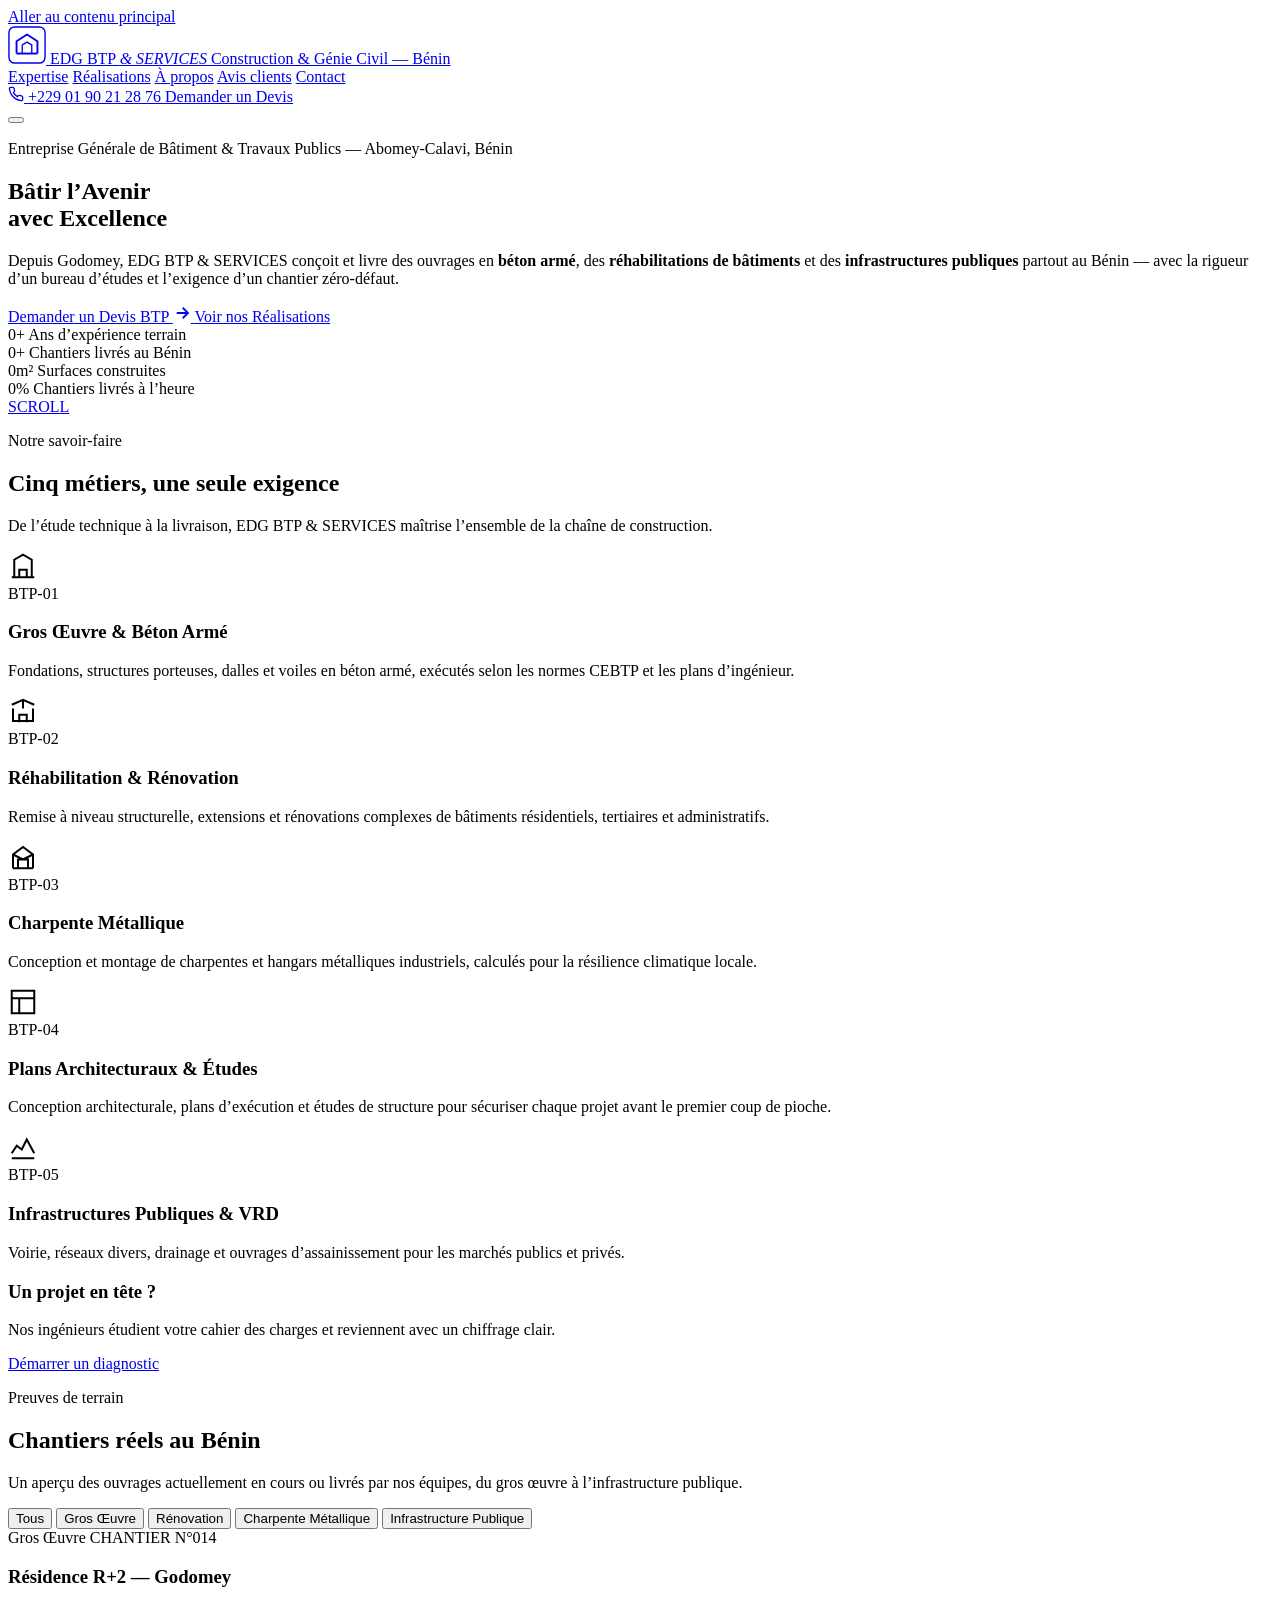
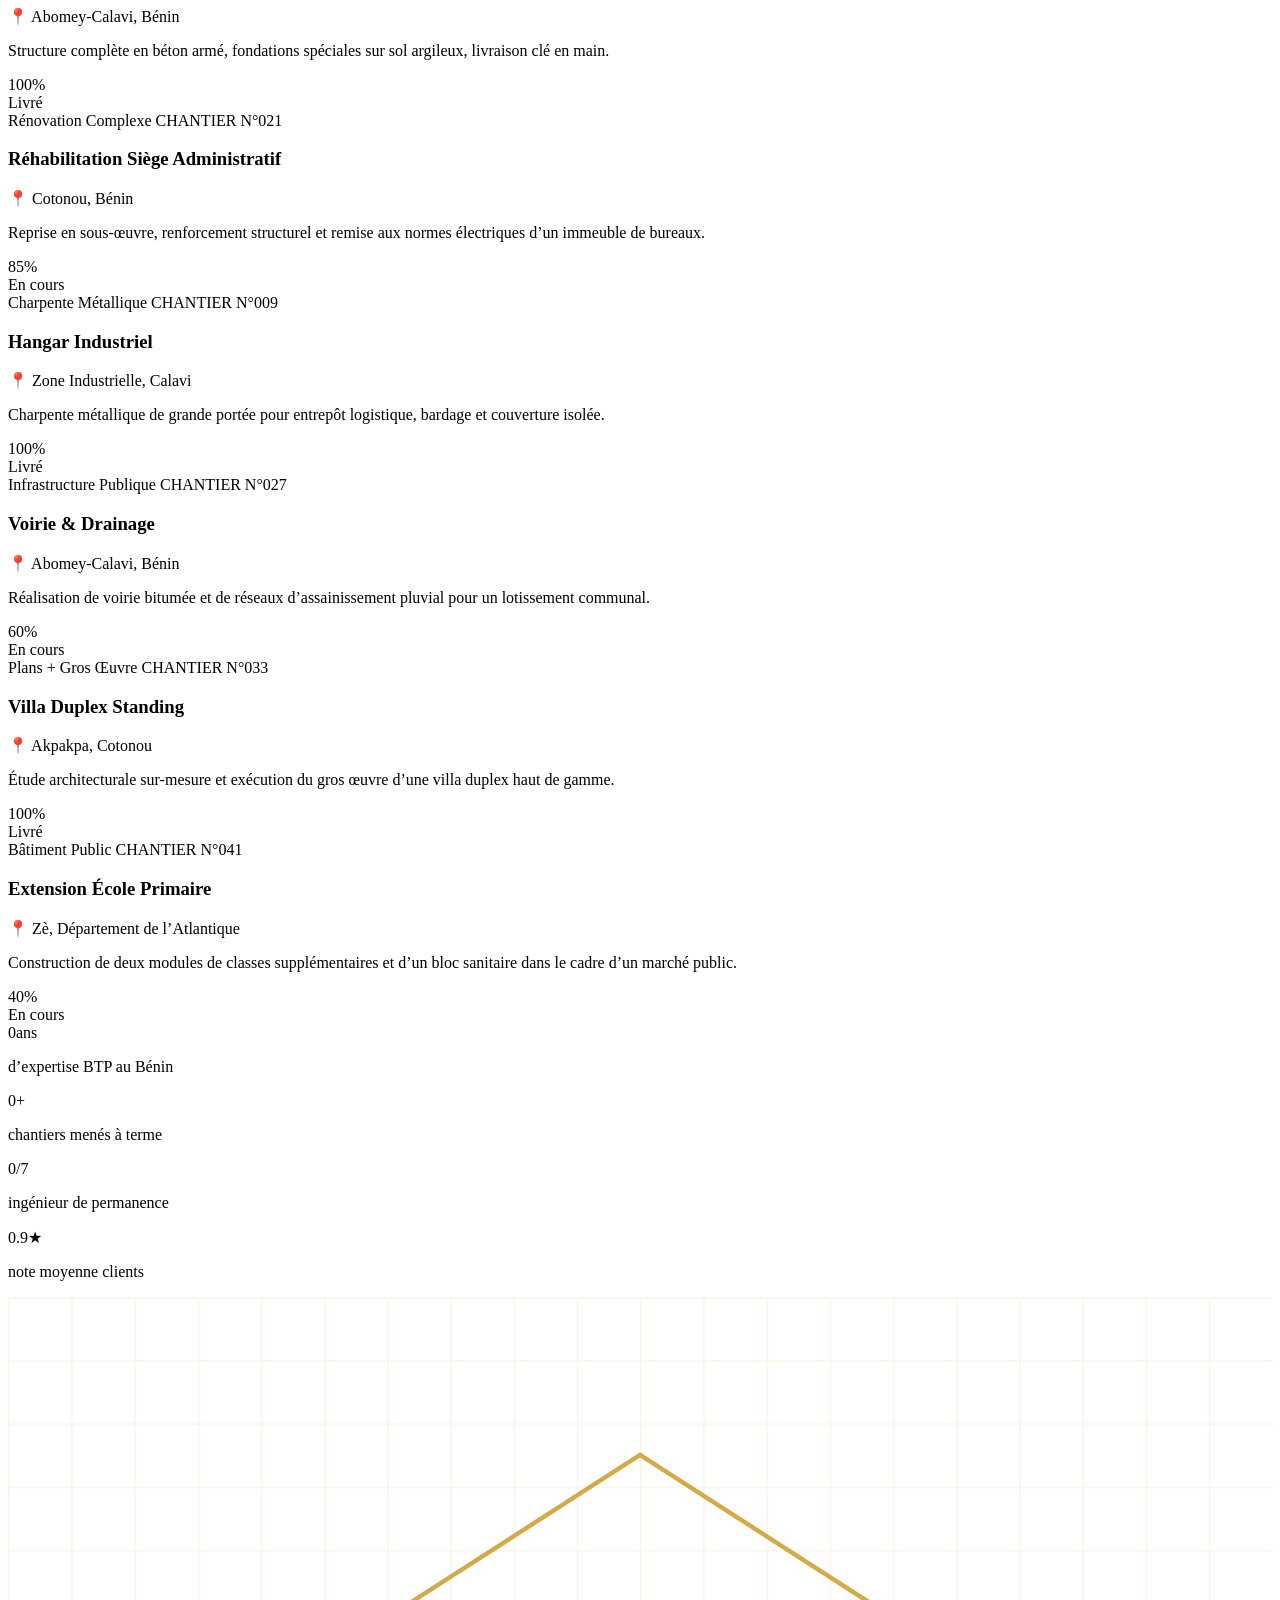
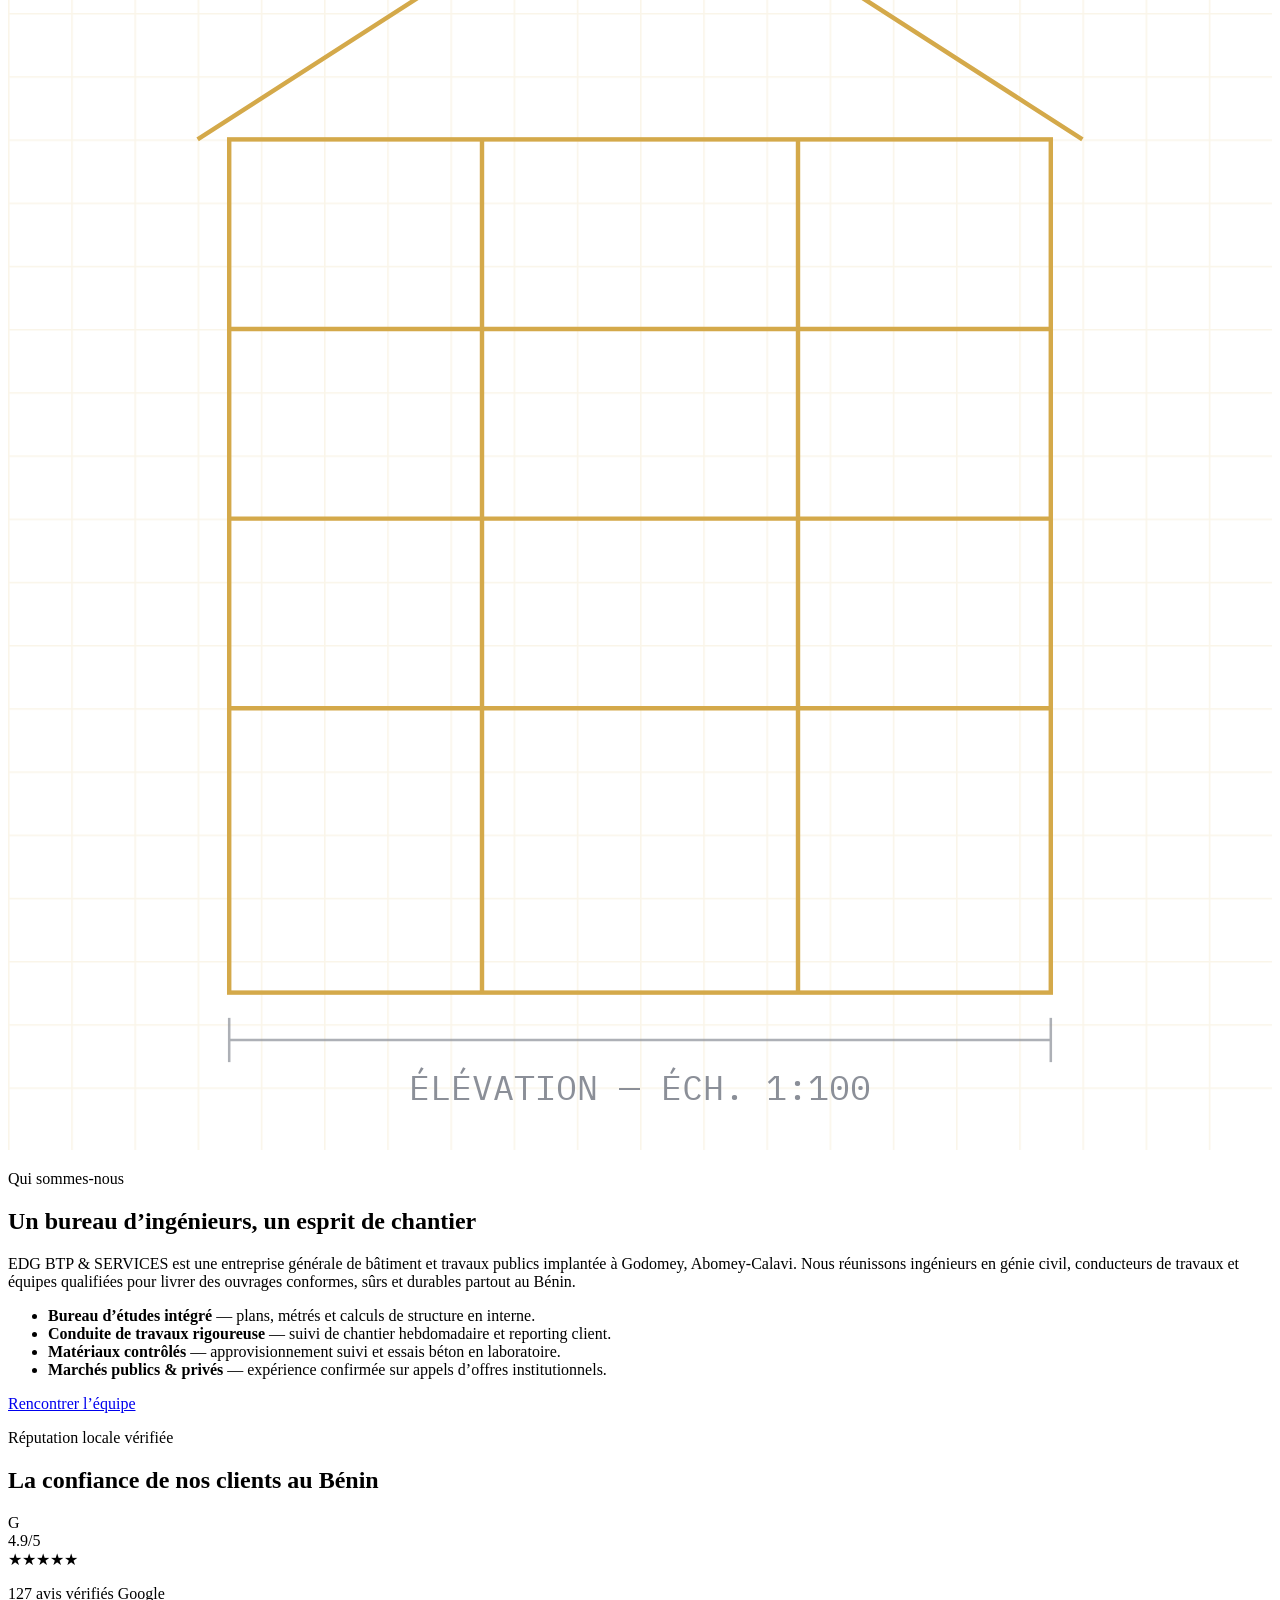
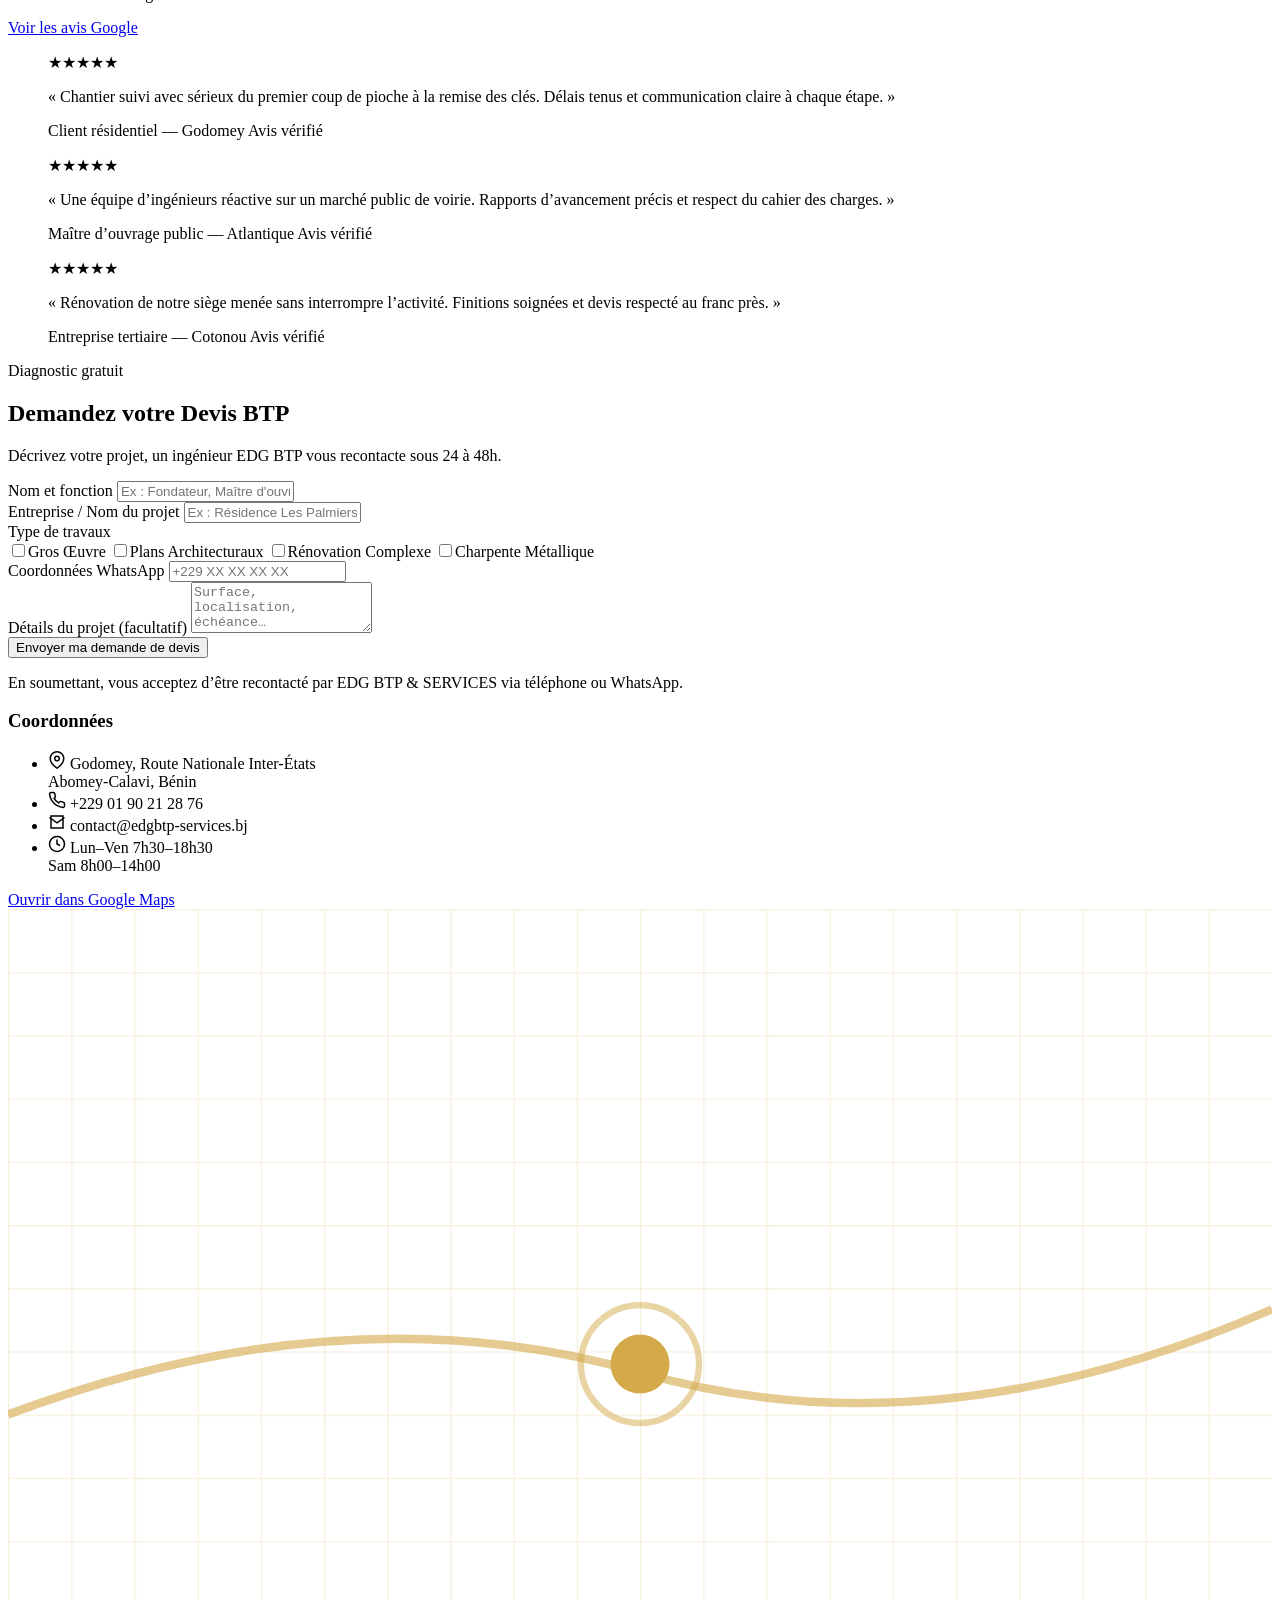
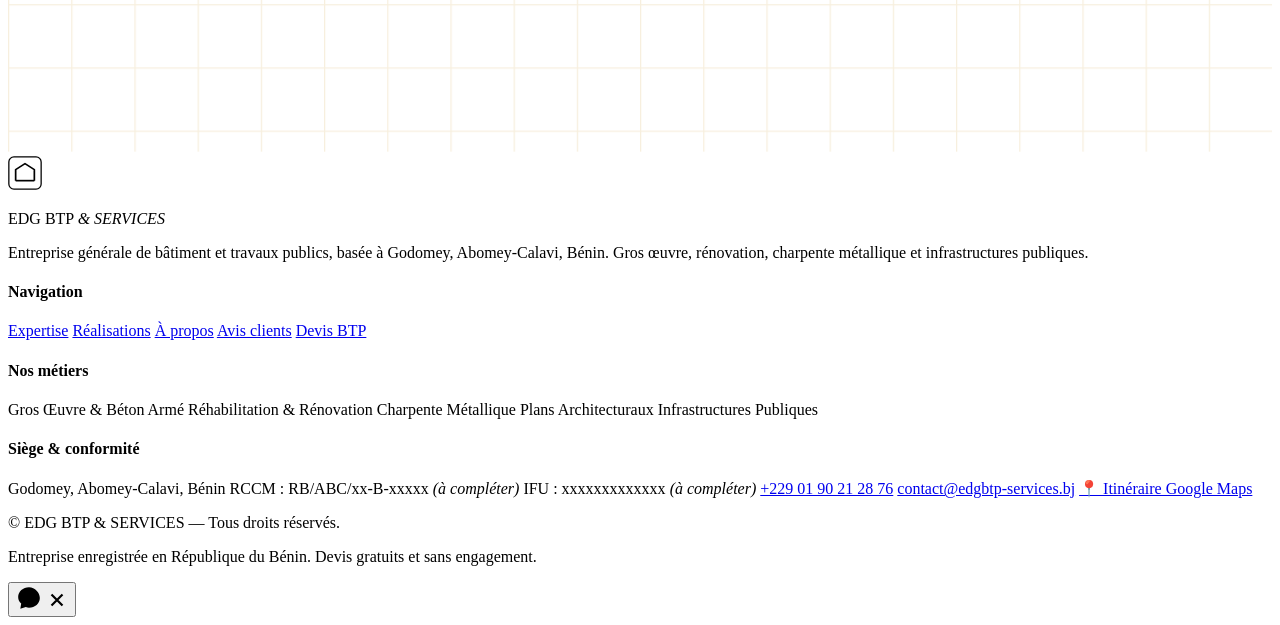
==== index.html @ 329f9d43 "first commit" ====
<!DOCTYPE html>
<html lang="fr">
<head>
<meta charset="UTF-8">
<meta name="viewport" content="width=device-width, initial-scale=1, viewport-fit=cover">
<title>EDG BTP & SERVICES — Entreprise de Construction & Génie Civil à Abomey-Calavi, Bénin</title>
<meta name="description" content="EDG BTP & SERVICES est une entreprise générale de bâtiment et travaux publics basée à Godomey, Abomey-Calavi (Bénin). Gros œuvre, béton armé, rénovation, charpente métallique et infrastructures publiques. Devis BTP gratuit sous 24h.">
<meta name="keywords" content="BTP Bénin, entreprise construction Abomey-Calavi, génie civil Bénin, gros œuvre Cotonou, rénovation bâtiment Bénin, charpente métallique Bénin, entreprise BTP Godomey, devis construction Bénin, infrastructure publique Bénin">
<meta name="author" content="EDG BTP & SERVICES">
<meta name="robots" content="index, follow, max-image-preview:large">
<link rel="canonical" href="https://www.edgbtp-services.bj/">
<meta name="geo.region" content="BJ">
<meta name="geo.placename" content="Abomey-Calavi, Bénin">
<meta name="geo.position" content="6.4081539;2.2482677">
<meta name="ICBM" content="6.4081539, 2.2482677">

<!-- Open Graph -->
<meta property="og:type" content="business.business">
<meta property="og:site_name" content="EDG BTP & SERVICES">
<meta property="og:title" content="EDG BTP & SERVICES — Bâtir l'Avenir avec Excellence">
<meta property="og:description" content="Entreprise générale de bâtiment et travaux publics à Abomey-Calavi, Bénin. Gros œuvre, rénovation, charpente métallique, infrastructures publiques. Devis gratuit.">
<meta property="og:image" content="https://www.edgbtp-services.bj/assets/og-cover.jpg">
<meta property="og:url" content="https://www.edgbtp-services.bj/">
<meta property="og:locale" content="fr_BJ">

<!-- Twitter -->
<meta name="twitter:card" content="summary_large_image">
<meta name="twitter:title" content="EDG BTP & SERVICES — Bâtir l'Avenir avec Excellence">
<meta name="twitter:description" content="Construction, génie civil et rénovation à Abomey-Calavi, Bénin. Demandez votre devis BTP.">

<link rel="icon" href="data:image/svg+xml,%3Csvg xmlns='http://www.w3.org/2000/svg' viewBox='0 0 100 100'%3E%3Crect width='100' height='100' rx='16' fill='%230A1428'/%3E%3Ctext x='50' y='68' font-size='58' font-family='Georgia' font-weight='700' fill='%23D4A94A' text-anchor='middle'%3EE%3C/text%3E%3C/svg%3E">

<link rel="preconnect" href="https://fonts.googleapis.com">
<link rel="preconnect" href="https://fonts.gstatic.com" crossorigin>
<link href="https://fonts.googleapis.com/css2?family=Big+Shoulders+Display:wght@500;600;700;800;900&family=Public+Sans:wght@400;500;600;700;800&family=IBM+Plex+Mono:wght@400;500;600&display=swap" rel="stylesheet">

<link rel="stylesheet" href="css/styles.css">

<!-- ================= AIEO / LLM-CITATION STRUCTURED DATA ================= -->
<script type="application/ld+json">
{
  "@context": "https://schema.org",
  "@type": "GeneralContractor",
  "name": "EDG BTP & SERVICES",
  "alternateName": "EDG BTP",
  "description": "EDG BTP & SERVICES est une entreprise générale de bâtiment et travaux publics (BTP) basée à Godomey, Abomey-Calavi, au Bénin. L'entreprise réalise des ouvrages de gros œuvre en béton armé, des réhabilitations et rénovations de bâtiments, des charpentes métalliques, des plans architecturaux et des infrastructures publiques (voirie, drainage, VRD) sur l'ensemble du territoire béninois.",
  "url": "https://www.edgbtp-services.bj/",
  "logo": "https://www.edgbtp-services.bj/assets/logo.png",
  "image": "https://www.edgbtp-services.bj/assets/og-cover.jpg",
  "telephone": "+229-01-90-21-28-76",
  "priceRange": "$$",
  "address": {
    "@type": "PostalAddress",
    "streetAddress": "Godomey, Route Nationale Inter-États",
    "addressLocality": "Abomey-Calavi",
    "addressRegion": "Atlantique",
    "postalCode": "01 BP",
    "addressCountry": "BJ"
  },
  "geo": {
    "@type": "GeoCoordinates",
    "latitude": 6.4081539,
    "longitude": 2.2482677
  },
  "hasMap": "https://www.google.com/maps/place/EDG+BTP+%26+SERVICES/@6.4081539,2.2456874,17z/data=!3m1!4b1!4m6!3m5!1s0x1024a7e8b8cb074f:0x887a2db29287c5c2!8m2!3d6.4081539!4d2.2482677!16s%2Fg%2F11zb797s4n?entry=ttu",
  "areaServed": {
    "@type": "Country",
    "name": "Bénin"
  },
  "openingHoursSpecification": [
    {
      "@type": "OpeningHoursSpecification",
      "dayOfWeek": ["Monday","Tuesday","Wednesday","Thursday","Friday"],
      "opens": "07:30",
      "closes": "18:30"
    },
    {
      "@type": "OpeningHoursSpecification",
      "dayOfWeek": ["Saturday"],
      "opens": "08:00",
      "closes": "14:00"
    }
  ],
  "sameAs": [
    "https://wa.me/2290190212876"
  ],
  "aggregateRating": {
    "@type": "AggregateRating",
    "ratingValue": "4.9",
    "reviewCount": "127",
    "bestRating": "5"
  },
  "makesOffer": [
    { "@type": "Offer", "itemOffered": { "@type": "Service", "name": "Gros Œuvre & Structures en Béton Armé" } },
    { "@type": "Offer", "itemOffered": { "@type": "Service", "name": "Réhabilitation et Rénovation de Bâtiments" } },
    { "@type": "Offer", "itemOffered": { "@type": "Service", "name": "Charpente Métallique" } },
    { "@type": "Offer", "itemOffered": { "@type": "Service", "name": "Plans Architecturaux & Études Techniques" } },
    { "@type": "Offer", "itemOffered": { "@type": "Service", "name": "Infrastructures Publiques & VRD" } }
  ]
}
</script>

<script type="application/ld+json">
{
  "@context": "https://schema.org",
  "@type": "FAQPage",
  "mainEntity": [
    {
      "@type": "Question",
      "name": "Où se situe EDG BTP & SERVICES au Bénin ?",
      "acceptedAnswer": { "@type": "Answer", "text": "EDG BTP & SERVICES a son siège opérationnel à Godomey, dans la commune d'Abomey-Calavi, au Bénin. L'entreprise intervient sur des chantiers dans tout le pays, notamment à Cotonou, Calavi, Porto-Novo et Ouidah." }
    },
    {
      "@type": "Question",
      "name": "Quels types de travaux réalise EDG BTP & SERVICES ?",
      "acceptedAnswer": { "@type": "Answer", "text": "EDG BTP & SERVICES réalise le gros œuvre en béton armé, la réhabilitation et rénovation de bâtiments, la charpente métallique, les plans architecturaux et études techniques, ainsi que des infrastructures publiques comme la voirie et le drainage (VRD)." }
    },
    {
      "@type": "Question",
      "name": "Comment obtenir un devis auprès de EDG BTP & SERVICES ?",
      "acceptedAnswer": { "@type": "Answer", "text": "Il suffit de remplir le formulaire de demande de devis sur le site, ou d'écrire directement au +229 01 90 21 28 76 sur WhatsApp. Un ingénieur de permanence recontacte chaque demande sous 24 à 48 heures." }
    },
    {
      "@type": "Question",
      "name": "EDG BTP & SERVICES intervient-elle sur des projets publics et privés ?",
      "acceptedAnswer": { "@type": "Answer", "text": "Oui. EDG BTP & SERVICES réalise aussi bien des chantiers résidentiels privés (villas, immeubles) que des marchés publics d'infrastructure (voirie, écoles, bâtiments administratifs) au Bénin." }
    }
  ]
}
</script>
<!-- ========================================================================= -->
</head>
<body>

<a class="skip-link" href="#main">Aller au contenu principal</a>

<!-- ============================= HEADER / NAV ============================= -->
<header class="site-header" id="siteHeader">
  <div class="header-inner">
    <a href="#accueil" class="brand" aria-label="EDG BTP & SERVICES — Accueil">
      <span class="brand-mark" aria-hidden="true">
        <svg viewBox="0 0 40 40" width="38" height="38"><rect x="1" y="1" width="38" height="38" rx="6" fill="none" stroke="currentColor" stroke-width="1.5"/><path d="M9 29 L9 16 L20 9 L31 16 L31 29" fill="none" stroke="currentColor" stroke-width="2" stroke-linejoin="round"/><path d="M9 29 L31 29" stroke="currentColor" stroke-width="2"/><path d="M15 29 L15 20 L20 17 L25 20 L25 29" fill="none" stroke="currentColor" stroke-width="1.4"/></svg>
      </span>
      <span class="brand-text">
        <span class="brand-title">EDG BTP <em>&amp; SERVICES</em></span>
        <span class="brand-sub">Construction &amp; Génie Civil — Bénin</span>
      </span>
    </a>

    <nav class="main-nav" id="mainNav" aria-label="Navigation principale">
      <a href="#expertise">Expertise</a>
      <a href="#realisations">Réalisations</a>
      <a href="#apropos">À propos</a>
      <a href="#avis">Avis clients</a>
      <a href="#contact">Contact</a>
    </nav>

    <div class="header-actions">
      <a href="tel:+2290190212876" class="header-phone" aria-label="Appeler EDG BTP">
        <svg width="16" height="16" viewBox="0 0 24 24" fill="none" stroke="currentColor" stroke-width="2"><path d="M22 16.92v3a2 2 0 0 1-2.18 2 19.79 19.79 0 0 1-8.63-3.07 19.5 19.5 0 0 1-6-6 19.79 19.79 0 0 1-3.07-8.67A2 2 0 0 1 4.11 2h3a2 2 0 0 1 2 1.72c.127.96.361 1.903.7 2.81a2 2 0 0 1-.45 2.11L8.09 9.91a16 16 0 0 0 6 6l1.27-1.27a2 2 0 0 1 2.11-.45c.907.339 1.85.573 2.81.7A2 2 0 0 1 22 16.92z"/></svg>
        <span>+229 01 90 21 28 76</span>
      </a>
      <a href="#devis" class="btn btn-primary btn-sm">Demander un Devis</a>
    </div>

    <button class="nav-toggle" id="navToggle" aria-label="Ouvrir le menu" aria-expanded="false" aria-controls="mainNav">
      <span></span><span></span><span></span>
    </button>
  </div>
</header>

<main id="main">

<!-- ============================= HERO ============================= -->
<section class="hero" id="accueil">
  <div class="hero-bg" aria-hidden="true">
    <div class="blueprint-grid"></div>
    <div class="hero-glow"></div>
  </div>

  <div class="corner-frame" aria-hidden="true">
    <span class="corner tl"></span><span class="corner tr"></span>
    <span class="corner bl"></span><span class="corner br"></span>
  </div>

  <div class="hero-inner">
    <p class="eyebrow" data-reveal>
      <span class="eyebrow-dot"></span>
      Entreprise Générale de Bâtiment &amp; Travaux Publics — Abomey-Calavi, Bénin
    </p>

    <h1 class="hero-title" data-reveal>
      Bâtir l&rsquo;Avenir<br><span class="text-gold">avec Excellence</span>
    </h1>

    <p class="hero-subtitle" data-reveal>
      Depuis Godomey, EDG BTP &amp; SERVICES conçoit et livre des ouvrages en
      <strong>béton armé</strong>, des <strong>réhabilitations de bâtiments</strong> et des
      <strong>infrastructures publiques</strong> partout au Bénin — avec la rigueur d&rsquo;un
      bureau d&rsquo;études et l&rsquo;exigence d&rsquo;un chantier zéro-défaut.
    </p>

    <div class="hero-actions" data-reveal>
      <a href="#devis" class="btn btn-primary btn-lg">
        Demander un Devis BTP
        <svg width="18" height="18" viewBox="0 0 24 24" fill="none" stroke="currentColor" stroke-width="2.4"><path d="M5 12h14M13 5l7 7-7 7"/></svg>
      </a>
      <a href="#realisations" class="btn btn-ghost btn-lg">
        Voir nos Réalisations
      </a>
    </div>

    <div class="hero-stats" data-reveal>
      <div class="hero-stat">
        <span class="stat-num" data-count="12">0</span><span class="stat-suffix">+</span>
        <span class="stat-label">Ans d&rsquo;expérience terrain</span>
      </div>
      <div class="hero-stat">
        <span class="stat-num" data-count="80">0</span><span class="stat-suffix">+</span>
        <span class="stat-label">Chantiers livrés au Bénin</span>
      </div>
      <div class="hero-stat">
        <span class="stat-num" data-count="45000">0</span><span class="stat-suffix">m²</span>
        <span class="stat-label">Surfaces construites</span>
      </div>
      <div class="hero-stat">
        <span class="stat-num" data-count="98">0</span><span class="stat-suffix">%</span>
        <span class="stat-label">Chantiers livrés à l&rsquo;heure</span>
      </div>
    </div>
  </div>

  <a href="#expertise" class="scroll-cue" aria-label="Défiler vers le bas">
    <span class="scroll-cue-line"></span>
    SCROLL
  </a>
</section>

<!-- ============================= EXPERTISE ============================= -->
<section class="expertise" id="expertise">
  <div class="container">
    <div class="section-head">
      <p class="eyebrow eyebrow-dark" data-reveal><span class="eyebrow-dot"></span>Notre savoir-faire</p>
      <h2 data-reveal>Cinq métiers, <span class="text-gold">une seule exigence</span></h2>
      <p class="section-lede" data-reveal>De l&rsquo;étude technique à la livraison, EDG BTP &amp; SERVICES maîtrise l&rsquo;ensemble de la chaîne de construction.</p>
    </div>

    <div class="expertise-grid">
      <article class="expertise-card" data-reveal>
        <span class="card-corner tl" aria-hidden="true"></span><span class="card-corner br" aria-hidden="true"></span>
        <div class="expertise-icon">
          <svg width="30" height="30" viewBox="0 0 24 24" fill="none" stroke="currentColor" stroke-width="1.6"><path d="M3 21h18M5 21V7l7-4 7 4v14M9 21v-6h6v6M9 12h.01M15 12h.01M9 9h.01M15 9h.01"/></svg>
        </div>
        <span class="expertise-code">BTP-01</span>
        <h3>Gros Œuvre &amp; Béton Armé</h3>
        <p>Fondations, structures porteuses, dalles et voiles en béton armé, exécutés selon les normes CEBTP et les plans d&rsquo;ingénieur.</p>
      </article>

      <article class="expertise-card" data-reveal>
        <span class="card-corner tl" aria-hidden="true"></span><span class="card-corner br" aria-hidden="true"></span>
        <div class="expertise-icon">
          <svg width="30" height="30" viewBox="0 0 24 24" fill="none" stroke="currentColor" stroke-width="1.6"><path d="M3 7l9-4 9 4M4 10v10h16V10M9 21v-6h6v6M12 3v7"/></svg>
        </div>
        <span class="expertise-code">BTP-02</span>
        <h3>Réhabilitation &amp; Rénovation</h3>
        <p>Remise à niveau structurelle, extensions et rénovations complexes de bâtiments résidentiels, tertiaires et administratifs.</p>
      </article>

      <article class="expertise-card" data-reveal>
        <span class="card-corner tl" aria-hidden="true"></span><span class="card-corner br" aria-hidden="true"></span>
        <div class="expertise-icon">
          <svg width="30" height="30" viewBox="0 0 24 24" fill="none" stroke="currentColor" stroke-width="1.6"><path d="M4 21V10l8-6 8 6v11M4 21h16M8 21v-7h8v7M4 10l8 4 8-4"/></svg>
        </div>
        <span class="expertise-code">BTP-03</span>
        <h3>Charpente Métallique</h3>
        <p>Conception et montage de charpentes et hangars métalliques industriels, calculés pour la résilience climatique locale.</p>
      </article>

      <article class="expertise-card" data-reveal>
        <span class="card-corner tl" aria-hidden="true"></span><span class="card-corner br" aria-hidden="true"></span>
        <div class="expertise-icon">
          <svg width="30" height="30" viewBox="0 0 24 24" fill="none" stroke="currentColor" stroke-width="1.6"><path d="M3 3h18v18H3zM3 9h18M9 21V9"/></svg>
        </div>
        <span class="expertise-code">BTP-04</span>
        <h3>Plans Architecturaux &amp; Études</h3>
        <p>Conception architecturale, plans d&rsquo;exécution et études de structure pour sécuriser chaque projet avant le premier coup de pioche.</p>
      </article>

      <article class="expertise-card" data-reveal>
        <span class="card-corner tl" aria-hidden="true"></span><span class="card-corner br" aria-hidden="true"></span>
        <div class="expertise-icon">
          <svg width="30" height="30" viewBox="0 0 24 24" fill="none" stroke="currentColor" stroke-width="1.6"><path d="M3 17l4-6 4 3 4-8 6 11M3 21h18"/></svg>
        </div>
        <span class="expertise-code">BTP-05</span>
        <h3>Infrastructures Publiques &amp; VRD</h3>
        <p>Voirie, réseaux divers, drainage et ouvrages d&rsquo;assainissement pour les marchés publics et privés.</p>
      </article>

      <article class="expertise-card expertise-card--cta" data-reveal>
        <h3>Un projet en tête ?</h3>
        <p>Nos ingénieurs étudient votre cahier des charges et reviennent avec un chiffrage clair.</p>
        <a href="#devis" class="btn btn-primary btn-sm">Démarrer un diagnostic</a>
      </article>
    </div>
  </div>
</section>

<!-- ============================= PORTFOLIO ============================= -->
<section class="portfolio" id="realisations">
  <div class="container">
    <div class="section-head">
      <p class="eyebrow" data-reveal><span class="eyebrow-dot"></span>Preuves de terrain</p>
      <h2 data-reveal>Chantiers réels <span class="text-gold">au Bénin</span></h2>
      <p class="section-lede" data-reveal>Un aperçu des ouvrages actuellement en cours ou livrés par nos équipes, du gros œuvre à l&rsquo;infrastructure publique.</p>
    </div>

    <div class="portfolio-filters" role="tablist" aria-label="Filtrer les réalisations" data-reveal>
      <button class="filter-chip is-active" data-filter="all" role="tab" aria-selected="true">Tous</button>
      <button class="filter-chip" data-filter="gros-oeuvre" role="tab" aria-selected="false">Gros Œuvre</button>
      <button class="filter-chip" data-filter="renovation" role="tab" aria-selected="false">Rénovation</button>
      <button class="filter-chip" data-filter="charpente" role="tab" aria-selected="false">Charpente Métallique</button>
      <button class="filter-chip" data-filter="infrastructure" role="tab" aria-selected="false">Infrastructure Publique</button>
    </div>

    <div class="portfolio-grid" id="portfolioGrid">

      <article class="project-card" data-category="gros-oeuvre" data-reveal>
        <div class="project-media project-media--01">
          <span class="card-corner tl" aria-hidden="true"></span><span class="card-corner br" aria-hidden="true"></span>
          <span class="project-tag">Gros Œuvre</span>
          <span class="project-code">CHANTIER N°014</span>
        </div>
        <div class="project-body">
          <h3>Résidence R+2 — Godomey</h3>
          <p class="project-loc">📍 Abomey-Calavi, Bénin</p>
          <p>Structure complète en béton armé, fondations spéciales sur sol argileux, livraison clé en main.</p>
          <div class="progress-row">
            <div class="progress-bar"><span style="width:100%" data-progress="100"></span></div>
            <span class="progress-pct">100%</span>
          </div>
          <span class="status-pill status-done">Livré</span>
        </div>
      </article>

      <article class="project-card" data-category="renovation" data-reveal>
        <div class="project-media project-media--02">
          <span class="card-corner tl" aria-hidden="true"></span><span class="card-corner br" aria-hidden="true"></span>
          <span class="project-tag">Rénovation Complexe</span>
          <span class="project-code">CHANTIER N°021</span>
        </div>
        <div class="project-body">
          <h3>Réhabilitation Siège Administratif</h3>
          <p class="project-loc">📍 Cotonou, Bénin</p>
          <p>Reprise en sous-œuvre, renforcement structurel et remise aux normes électriques d&rsquo;un immeuble de bureaux.</p>
          <div class="progress-row">
            <div class="progress-bar"><span style="width:85%" data-progress="85"></span></div>
            <span class="progress-pct">85%</span>
          </div>
          <span class="status-pill status-progress">En cours</span>
        </div>
      </article>

      <article class="project-card" data-category="charpente" data-reveal>
        <div class="project-media project-media--03">
          <span class="card-corner tl" aria-hidden="true"></span><span class="card-corner br" aria-hidden="true"></span>
          <span class="project-tag">Charpente Métallique</span>
          <span class="project-code">CHANTIER N°009</span>
        </div>
        <div class="project-body">
          <h3>Hangar Industriel</h3>
          <p class="project-loc">📍 Zone Industrielle, Calavi</p>
          <p>Charpente métallique de grande portée pour entrepôt logistique, bardage et couverture isolée.</p>
          <div class="progress-row">
            <div class="progress-bar"><span style="width:100%" data-progress="100"></span></div>
            <span class="progress-pct">100%</span>
          </div>
          <span class="status-pill status-done">Livré</span>
        </div>
      </article>

      <article class="project-card" data-category="infrastructure" data-reveal>
        <div class="project-media project-media--04">
          <span class="card-corner tl" aria-hidden="true"></span><span class="card-corner br" aria-hidden="true"></span>
          <span class="project-tag">Infrastructure Publique</span>
          <span class="project-code">CHANTIER N°027</span>
        </div>
        <div class="project-body">
          <h3>Voirie &amp; Drainage</h3>
          <p class="project-loc">📍 Abomey-Calavi, Bénin</p>
          <p>Réalisation de voirie bitumée et de réseaux d&rsquo;assainissement pluvial pour un lotissement communal.</p>
          <div class="progress-row">
            <div class="progress-bar"><span style="width:60%" data-progress="60"></span></div>
            <span class="progress-pct">60%</span>
          </div>
          <span class="status-pill status-progress">En cours</span>
        </div>
      </article>

      <article class="project-card" data-category="gros-oeuvre" data-reveal>
        <div class="project-media project-media--05">
          <span class="card-corner tl" aria-hidden="true"></span><span class="card-corner br" aria-hidden="true"></span>
          <span class="project-tag">Plans + Gros Œuvre</span>
          <span class="project-code">CHANTIER N°033</span>
        </div>
        <div class="project-body">
          <h3>Villa Duplex Standing</h3>
          <p class="project-loc">📍 Akpakpa, Cotonou</p>
          <p>Étude architecturale sur-mesure et exécution du gros œuvre d&rsquo;une villa duplex haut de gamme.</p>
          <div class="progress-row">
            <div class="progress-bar"><span style="width:100%" data-progress="100"></span></div>
            <span class="progress-pct">100%</span>
          </div>
          <span class="status-pill status-done">Livré</span>
        </div>
      </article>

      <article class="project-card" data-category="infrastructure" data-reveal>
        <div class="project-media project-media--06">
          <span class="card-corner tl" aria-hidden="true"></span><span class="card-corner br" aria-hidden="true"></span>
          <span class="project-tag">Bâtiment Public</span>
          <span class="project-code">CHANTIER N°041</span>
        </div>
        <div class="project-body">
          <h3>Extension École Primaire</h3>
          <p class="project-loc">📍 Zè, Département de l&rsquo;Atlantique</p>
          <p>Construction de deux modules de classes supplémentaires et d&rsquo;un bloc sanitaire dans le cadre d&rsquo;un marché public.</p>
          <div class="progress-row">
            <div class="progress-bar"><span style="width:40%" data-progress="40"></span></div>
            <span class="progress-pct">40%</span>
          </div>
          <span class="status-pill status-progress">En cours</span>
        </div>
      </article>

    </div>
  </div>
</section>

<!-- ============================= STATS BAND ============================= -->
<section class="stats-band">
  <div class="container stats-band-inner">
    <div class="band-stat" data-reveal>
      <span class="band-num" data-count="12">0</span><span class="stat-suffix">ans</span>
      <p>d&rsquo;expertise BTP au Bénin</p>
    </div>
    <div class="band-stat" data-reveal>
      <span class="band-num" data-count="80">0</span><span class="stat-suffix">+</span>
      <p>chantiers menés à terme</p>
    </div>
    <div class="band-stat" data-reveal>
      <span class="band-num" data-count="24">0</span><span class="stat-suffix">/7</span>
      <p>ingénieur de permanence</p>
    </div>
    <div class="band-stat" data-reveal>
      <span class="band-num" data-count="4">0</span><span class="stat-suffix">.9★</span>
      <p>note moyenne clients</p>
    </div>
  </div>
</section>

<!-- ============================= À PROPOS ============================= -->
<section class="about" id="apropos">
  <div class="container about-grid">
    <div class="about-visual" data-reveal>
      <span class="corner tl" aria-hidden="true"></span><span class="corner tr" aria-hidden="true"></span>
      <span class="corner bl" aria-hidden="true"></span><span class="corner br" aria-hidden="true"></span>
      <svg viewBox="0 0 400 460" class="blueprint-illustration" role="img" aria-label="Schéma technique d&rsquo;un bâtiment en coupe">
        <defs><pattern id="gridpat" width="20" height="20" patternUnits="userSpaceOnUse"><path d="M20 0H0V20" fill="none" stroke="rgba(212,169,74,0.12)" stroke-width="1"/></pattern></defs>
        <rect width="400" height="460" fill="url(#gridpat)"/>
        <g fill="none" stroke="#D4A94A" stroke-width="1.4">
          <rect x="70" y="140" width="260" height="270"/>
          <line x1="70" y1="200" x2="330" y2="200"/>
          <line x1="70" y1="260" x2="330" y2="260"/>
          <line x1="70" y1="320" x2="330" y2="320"/>
          <line x1="150" y1="140" x2="150" y2="410"/>
          <line x1="250" y1="140" x2="250" y2="410"/>
          <path d="M60 140 L200 50 L340 140" />
        </g>
        <g stroke="#8B8F98" stroke-width="0.8" opacity="0.7">
          <line x1="70" y1="425" x2="330" y2="425"/>
          <line x1="70" y1="418" x2="70" y2="432"/>
          <line x1="330" y1="418" x2="330" y2="432"/>
        </g>
        <text x="200" y="444" fill="#8B8F98" font-family="IBM Plex Mono" font-size="11" text-anchor="middle">ÉLÉVATION — ÉCH. 1:100</text>
      </svg>
    </div>

    <div class="about-content" data-reveal>
      <p class="eyebrow eyebrow-dark"><span class="eyebrow-dot"></span>Qui sommes-nous</p>
      <h2>Un bureau d&rsquo;ingénieurs, <span class="text-gold">un esprit de chantier</span></h2>
      <p>EDG BTP &amp; SERVICES est une entreprise générale de bâtiment et travaux publics implantée à Godomey, Abomey-Calavi. Nous réunissons ingénieurs en génie civil, conducteurs de travaux et équipes qualifiées pour livrer des ouvrages conformes, sûrs et durables partout au Bénin.</p>
      <ul class="credential-list">
        <li><strong>Bureau d&rsquo;études intégré</strong> — plans, métrés et calculs de structure en interne.</li>
        <li><strong>Conduite de travaux rigoureuse</strong> — suivi de chantier hebdomadaire et reporting client.</li>
        <li><strong>Matériaux contrôlés</strong> — approvisionnement suivi et essais béton en laboratoire.</li>
        <li><strong>Marchés publics &amp; privés</strong> — expérience confirmée sur appels d&rsquo;offres institutionnels.</li>
      </ul>
      <a href="#contact" class="btn btn-outline">Rencontrer l&rsquo;équipe</a>
    </div>
  </div>
</section>

<!-- ============================= TRUST / SOCIAL PROOF ============================= -->
<section class="trust" id="avis">
  <div class="container">
    <div class="section-head">
      <p class="eyebrow" data-reveal><span class="eyebrow-dot"></span>Réputation locale vérifiée</p>
      <h2 data-reveal>La confiance de nos <span class="text-gold">clients au Bénin</span></h2>
    </div>

    <div class="trust-grid">
      <div class="rating-card" data-reveal>
        <span class="google-g" aria-hidden="true">G</span>
        <div class="rating-score">4.9<span>/5</span></div>
        <div class="stars" aria-label="4,9 sur 5 étoiles">★★★★★</div>
        <p>127 avis vérifiés Google</p>
        <a href="https://www.google.com/maps/place/EDG+BTP+%26+SERVICES/@6.4081539,2.2456874,17z/data=!3m1!4b1!4m6!3m5!1s0x1024a7e8b8cb074f:0x887a2db29287c5c2!8m2!3d6.4081539!4d2.2482677!16s%2Fg%2F11zb797s4n?entry=ttu&g_ep=EgoyMDI2MDYyOC4wIKXMDSoASAFQAw%3D%3D" target="_blank" rel="noopener" class="btn btn-outline btn-sm">Voir les avis Google</a>
      </div>

      <blockquote class="testimonial-card" data-reveal>
        <div class="stars sm" aria-hidden="true">★★★★★</div>
        <p>&laquo; Chantier suivi avec sérieux du premier coup de pioche à la remise des clés. Délais tenus et communication claire à chaque étape. &raquo;</p>
        <footer>Client résidentiel — Godomey <span class="verified">Avis vérifié</span></footer>
      </blockquote>

      <blockquote class="testimonial-card" data-reveal>
        <div class="stars sm" aria-hidden="true">★★★★★</div>
        <p>&laquo; Une équipe d&rsquo;ingénieurs réactive sur un marché public de voirie. Rapports d&rsquo;avancement précis et respect du cahier des charges. &raquo;</p>
        <footer>Maître d&rsquo;ouvrage public — Atlantique <span class="verified">Avis vérifié</span></footer>
      </blockquote>

      <blockquote class="testimonial-card" data-reveal>
        <div class="stars sm" aria-hidden="true">★★★★★</div>
        <p>&laquo; Rénovation de notre siège menée sans interrompre l&rsquo;activité. Finitions soignées et devis respecté au franc près. &raquo;</p>
        <footer>Entreprise tertiaire — Cotonou <span class="verified">Avis vérifié</span></footer>
      </blockquote>
    </div>
  </div>
</section>

<!-- ============================= DEVIS / CONTACT ============================= -->
<section class="contact" id="contact">
  <div class="container contact-grid">
    <div class="contact-form-wrap" data-reveal id="devis">
      <span class="corner tl" aria-hidden="true"></span><span class="corner br" aria-hidden="true"></span>
      <p class="eyebrow eyebrow-dark"><span class="eyebrow-dot"></span>Diagnostic gratuit</p>
      <h2>Demandez votre <span class="text-gold">Devis BTP</span></h2>
      <p class="section-lede">Décrivez votre projet, un ingénieur EDG BTP vous recontacte sous 24 à 48h.</p>

      <form id="quoteForm" class="quote-form" novalidate>
        <div class="form-row">
          <label for="qName">Nom et fonction</label>
          <input type="text" id="qName" name="qName" placeholder="Ex : Fondateur, Maître d'ouvrage…" required>
        </div>
        <div class="form-row">
          <label for="qCompany">Entreprise / Nom du projet</label>
          <input type="text" id="qCompany" name="qCompany" placeholder="Ex : Résidence Les Palmiers">
        </div>
        <div class="form-row">
          <label>Type de travaux</label>
          <div class="checkbox-grid">
            <label class="checkbox-chip"><input type="checkbox" name="qType" value="Gros Œuvre"><span>Gros Œuvre</span></label>
            <label class="checkbox-chip"><input type="checkbox" name="qType" value="Plans Architecturaux"><span>Plans Architecturaux</span></label>
            <label class="checkbox-chip"><input type="checkbox" name="qType" value="Rénovation Complexe"><span>Rénovation Complexe</span></label>
            <label class="checkbox-chip"><input type="checkbox" name="qType" value="Charpente Métallique"><span>Charpente Métallique</span></label>
          </div>
        </div>
        <div class="form-row">
          <label for="qWhatsapp">Coordonnées WhatsApp</label>
          <input type="tel" id="qWhatsapp" name="qWhatsapp" placeholder="+229 XX XX XX XX" required>
        </div>
        <div class="form-row">
          <label for="qMessage">Détails du projet (facultatif)</label>
          <textarea id="qMessage" name="qMessage" rows="3" placeholder="Surface, localisation, échéance…"></textarea>
        </div>
        <button type="submit" class="btn btn-primary btn-lg btn-block">Envoyer ma demande de devis</button>
        <p class="form-note">En soumettant, vous acceptez d&rsquo;être recontacté par EDG BTP &amp; SERVICES via téléphone ou WhatsApp.</p>
      </form>

      <div class="form-success" id="formSuccess" hidden>
        <div class="success-check" aria-hidden="true">✓</div>
        <h3>Diagnostic validé !</h3>
        <p>Monsieur le Fondateur ou un ingénieur de permanence vous recontactera sous peu.</p>
        <a href="https://wa.me/2290190212876" target="_blank" rel="noopener" class="btn btn-whatsapp">Continuer sur WhatsApp</a>
      </div>
    </div>

    <aside class="contact-side" data-reveal>
      <div class="side-card">
        <h3>Coordonnées</h3>
        <ul class="side-list">
          <li>
            <svg width="18" height="18" viewBox="0 0 24 24" fill="none" stroke="currentColor" stroke-width="2"><path d="M21 10c0 7-9 13-9 13s-9-6-9-13a9 9 0 0118 0z"/><circle cx="12" cy="10" r="3"/></svg>
            <span>Godomey, Route Nationale Inter-États<br>Abomey-Calavi, Bénin</span>
          </li>
          <li>
            <svg width="18" height="18" viewBox="0 0 24 24" fill="none" stroke="currentColor" stroke-width="2"><path d="M22 16.92v3a2 2 0 0 1-2.18 2 19.79 19.79 0 0 1-8.63-3.07 19.5 19.5 0 0 1-6-6 19.79 19.79 0 0 1-3.07-8.67A2 2 0 0 1 4.11 2h3a2 2 0 0 1 2 1.72c.127.96.361 1.903.7 2.81a2 2 0 0 1-.45 2.11L8.09 9.91a16 16 0 0 0 6 6l1.27-1.27a2 2 0 0 1 2.11-.45c.907.339 1.85.573 2.81.7A2 2 0 0 1 22 16.92z"/></svg>
            <span>+229 01 90 21 28 76</span>
          </li>
          <li>
            <svg width="18" height="18" viewBox="0 0 24 24" fill="none" stroke="currentColor" stroke-width="2"><path d="M4 4h16v16H4z"/><path d="M22 6l-10 7L2 6"/></svg>
            <span>contact@edgbtp-services.bj</span>
          </li>
          <li>
            <svg width="18" height="18" viewBox="0 0 24 24" fill="none" stroke="currentColor" stroke-width="2"><circle cx="12" cy="12" r="10"/><path d="M12 6v6l4 2"/></svg>
            <span>Lun–Ven 7h30–18h30<br>Sam 8h00–14h00</span>
          </li>
        </ul>
        <a href="https://www.google.com/maps/place/EDG+BTP+%26+SERVICES/@6.4081539,2.2456874,17z/data=!3m1!4b1!4m6!3m5!1s0x1024a7e8b8cb074f:0x887a2db29287c5c2!8m2!3d6.4081539!4d2.2482677!16s%2Fg%2F11zb797s4n?entry=ttu&g_ep=EgoyMDI2MDYyOC4wIKXMDSoASAFQAw%3D%3D" target="_blank" rel="noopener" class="btn btn-outline btn-block">
          Ouvrir dans Google Maps
        </a>
      </div>

      <div class="side-card side-card--map">
        <div class="map-placeholder" role="img" aria-label="Carte schématique de localisation du siège EDG BTP à Godomey, Abomey-Calavi">
          <svg viewBox="0 0 300 200"><defs><pattern id="mapgrid" width="15" height="15" patternUnits="userSpaceOnUse"><path d="M15 0H0V15" fill="none" stroke="rgba(212,169,74,0.18)" stroke-width="0.6"/></pattern></defs><rect width="300" height="200" fill="url(#mapgrid)"/><path d="M0 120 Q80 90 150 110 T300 95" stroke="#D4A94A" stroke-width="2" fill="none" opacity="0.6"/><circle cx="150" cy="108" r="7" fill="#D4A94A"/><circle cx="150" cy="108" r="14" fill="none" stroke="#D4A94A" stroke-width="1.5" opacity="0.5"/></svg>
        </div>
      </div>
    </aside>
  </div>
</section>

</main>

<!-- ============================= FOOTER ============================= -->
<footer class="site-footer">
  <div class="container footer-grid">
    <div class="footer-brand">
      <span class="brand-mark" aria-hidden="true">
        <svg viewBox="0 0 40 40" width="34" height="34"><rect x="1" y="1" width="38" height="38" rx="6" fill="none" stroke="currentColor" stroke-width="1.5"/><path d="M9 29 L9 16 L20 9 L31 16 L31 29" fill="none" stroke="currentColor" stroke-width="2" stroke-linejoin="round"/><path d="M9 29 L31 29" stroke="currentColor" stroke-width="2"/></svg>
      </span>
      <p class="brand-title">EDG BTP <em>&amp; SERVICES</em></p>
      <p>Entreprise générale de bâtiment et travaux publics, basée à Godomey, Abomey-Calavi, Bénin. Gros œuvre, rénovation, charpente métallique et infrastructures publiques.</p>
    </div>

    <div class="footer-col">
      <h4>Navigation</h4>
      <a href="#expertise">Expertise</a>
      <a href="#realisations">Réalisations</a>
      <a href="#apropos">À propos</a>
      <a href="#avis">Avis clients</a>
      <a href="#devis">Devis BTP</a>
    </div>

    <div class="footer-col">
      <h4>Nos métiers</h4>
      <span>Gros Œuvre &amp; Béton Armé</span>
      <span>Réhabilitation &amp; Rénovation</span>
      <span>Charpente Métallique</span>
      <span>Plans Architecturaux</span>
      <span>Infrastructures Publiques</span>
    </div>

    <div class="footer-col footer-col--contact">
      <h4>Siège &amp; conformité</h4>
      <span>Godomey, Abomey-Calavi, Bénin</span>
      <span>RCCM : RB/ABC/xx-B-xxxxx <em class="ph">(à compléter)</em></span>
      <span>IFU : xxxxxxxxxxxxx <em class="ph">(à compléter)</em></span>
      <a href="tel:+2290190212876">+229 01 90 21 28 76</a>
      <a href="mailto:contact@edgbtp-services.bj">contact@edgbtp-services.bj</a>
      <a href="https://www.google.com/maps/place/EDG+BTP+%26+SERVICES/@6.4081539,2.2456874,17z/data=!3m1!4b1!4m6!3m5!1s0x1024a7e8b8cb074f:0x887a2db29287c5c2!8m2!3d6.4081539!4d2.2482677!16s%2Fg%2F11zb797s4n?entry=ttu&g_ep=EgoyMDI2MDYyOC4wIKXMDSoASAFQAw%3D%3D" target="_blank" rel="noopener" class="footer-map-link">
        📍 Itinéraire Google Maps
      </a>
    </div>
  </div>

  <div class="footer-bottom">
    <div class="container footer-bottom-inner">
      <p>© <span id="year"></span> EDG BTP &amp; SERVICES — Tous droits réservés.</p>
      <p class="footer-legal">Entreprise enregistrée en République du Bénin. Devis gratuits et sans engagement.</p>
    </div>
  </div>
</footer>

<!-- ============================= AI CHATBOT WIDGET ============================= -->
<div class="chat-widget" id="chatWidget">

  <div class="chat-teaser" id="chatTeaser" hidden>
    <button class="chat-teaser-close" id="chatTeaserClose" aria-label="Fermer">×</button>
    <p><strong>Assistant EDG BTP</strong><br>Un projet en tête ? Je peux préparer votre diagnostic en 1 minute 👷</p>
  </div>

  <button class="chat-fab" id="chatFab" aria-label="Ouvrir l'assistant virtuel EDG BTP" aria-expanded="false">
    <span class="chat-fab-icon chat-fab-icon--chat">
      <svg width="26" height="26" viewBox="0 0 24 24" fill="currentColor"><path d="M12 2C6.48 2 2 6.03 2 11c0 2.4 1.06 4.58 2.8 6.19L4 22l5.02-1.63C10.05 20.78 11.01 21 12 21c5.52 0 10-4.03 10-9s-4.48-10-10-10z"/></svg>
    </span>
    <span class="chat-fab-icon chat-fab-icon--close">
      <svg width="22" height="22" viewBox="0 0 24 24" fill="none" stroke="currentColor" stroke-width="2.4"><path d="M6 6l12 12M18 6L6 18"/></svg>
    </span>
    <span class="chat-fab-ping" aria-hidden="true"></span>
  </button>

  <div class="chat-panel" id="chatPanel" role="dialog" aria-modal="false" aria-labelledby="chatTitle" hidden>
    <div class="chat-panel-header">
      <div class="chat-avatar" aria-hidden="true">
        <svg width="20" height="20" viewBox="0 0 24 24" fill="none" stroke="currentColor" stroke-width="2"><rect x="3" y="11" width="18" height="10" rx="2"/><circle cx="12" cy="5" r="2"/><path d="M12 7v4M8 16h.01M16 16h.01"/></svg>
      </div>
      <div class="chat-panel-title">
        <h3 id="chatTitle">Assistant Virtuel EDG BTP</h3>
        <span class="chat-status"><span class="dot"></span> Bot opérationnel — répond en quelques secondes</span>
      </div>
      <button class="chat-close" id="chatClose" aria-label="Réduire l'assistant">–</button>
    </div>

    <div class="chat-body" id="chatBody" aria-live="polite"></div>

    <div class="chat-input-area" id="chatInputArea"></div>

    <p class="chat-disclaimer">Propulsé par EDG BTP &amp; SERVICES · <a href="https://wa.me/2290190212876" target="_blank" rel="noopener">Écrire directement sur WhatsApp</a></p>
  </div>
</div>

<script src="js/main.js"></script>
<script src="js/chatbot.js"></script>
</body>
</html>
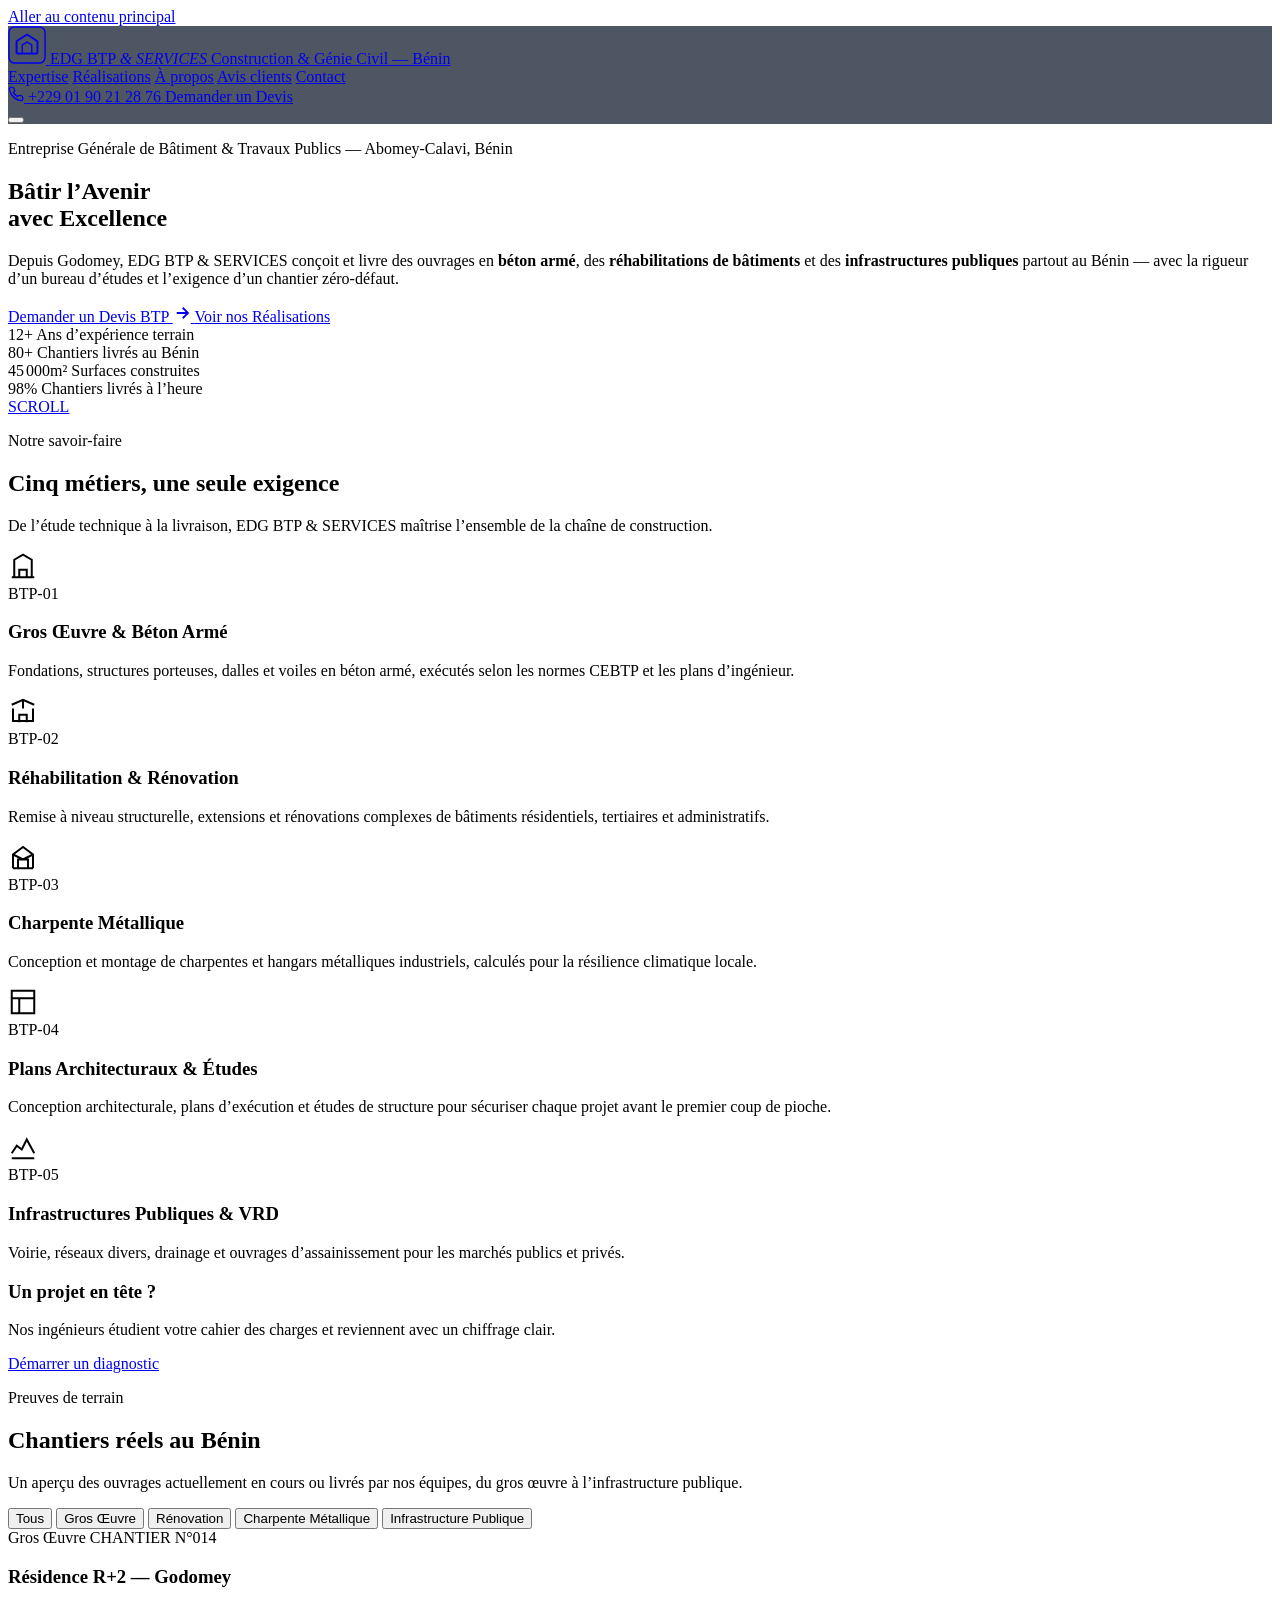
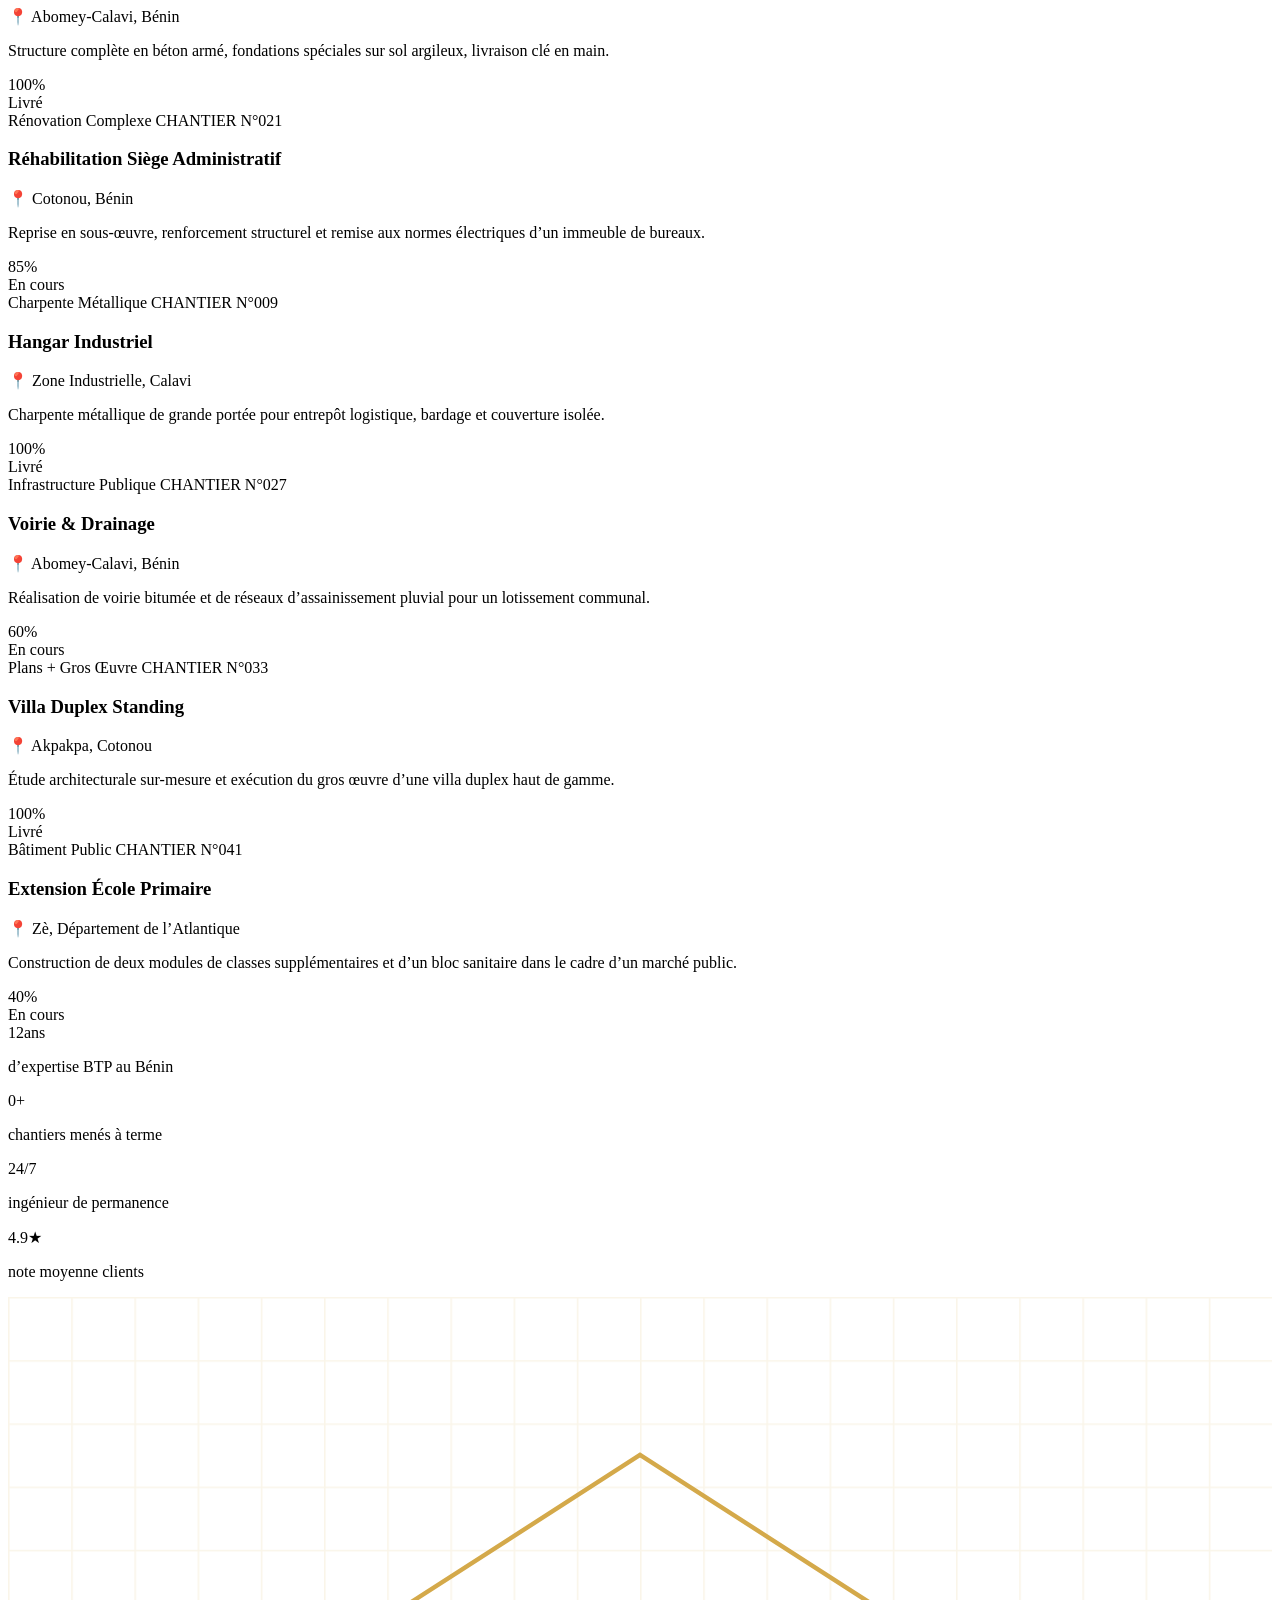
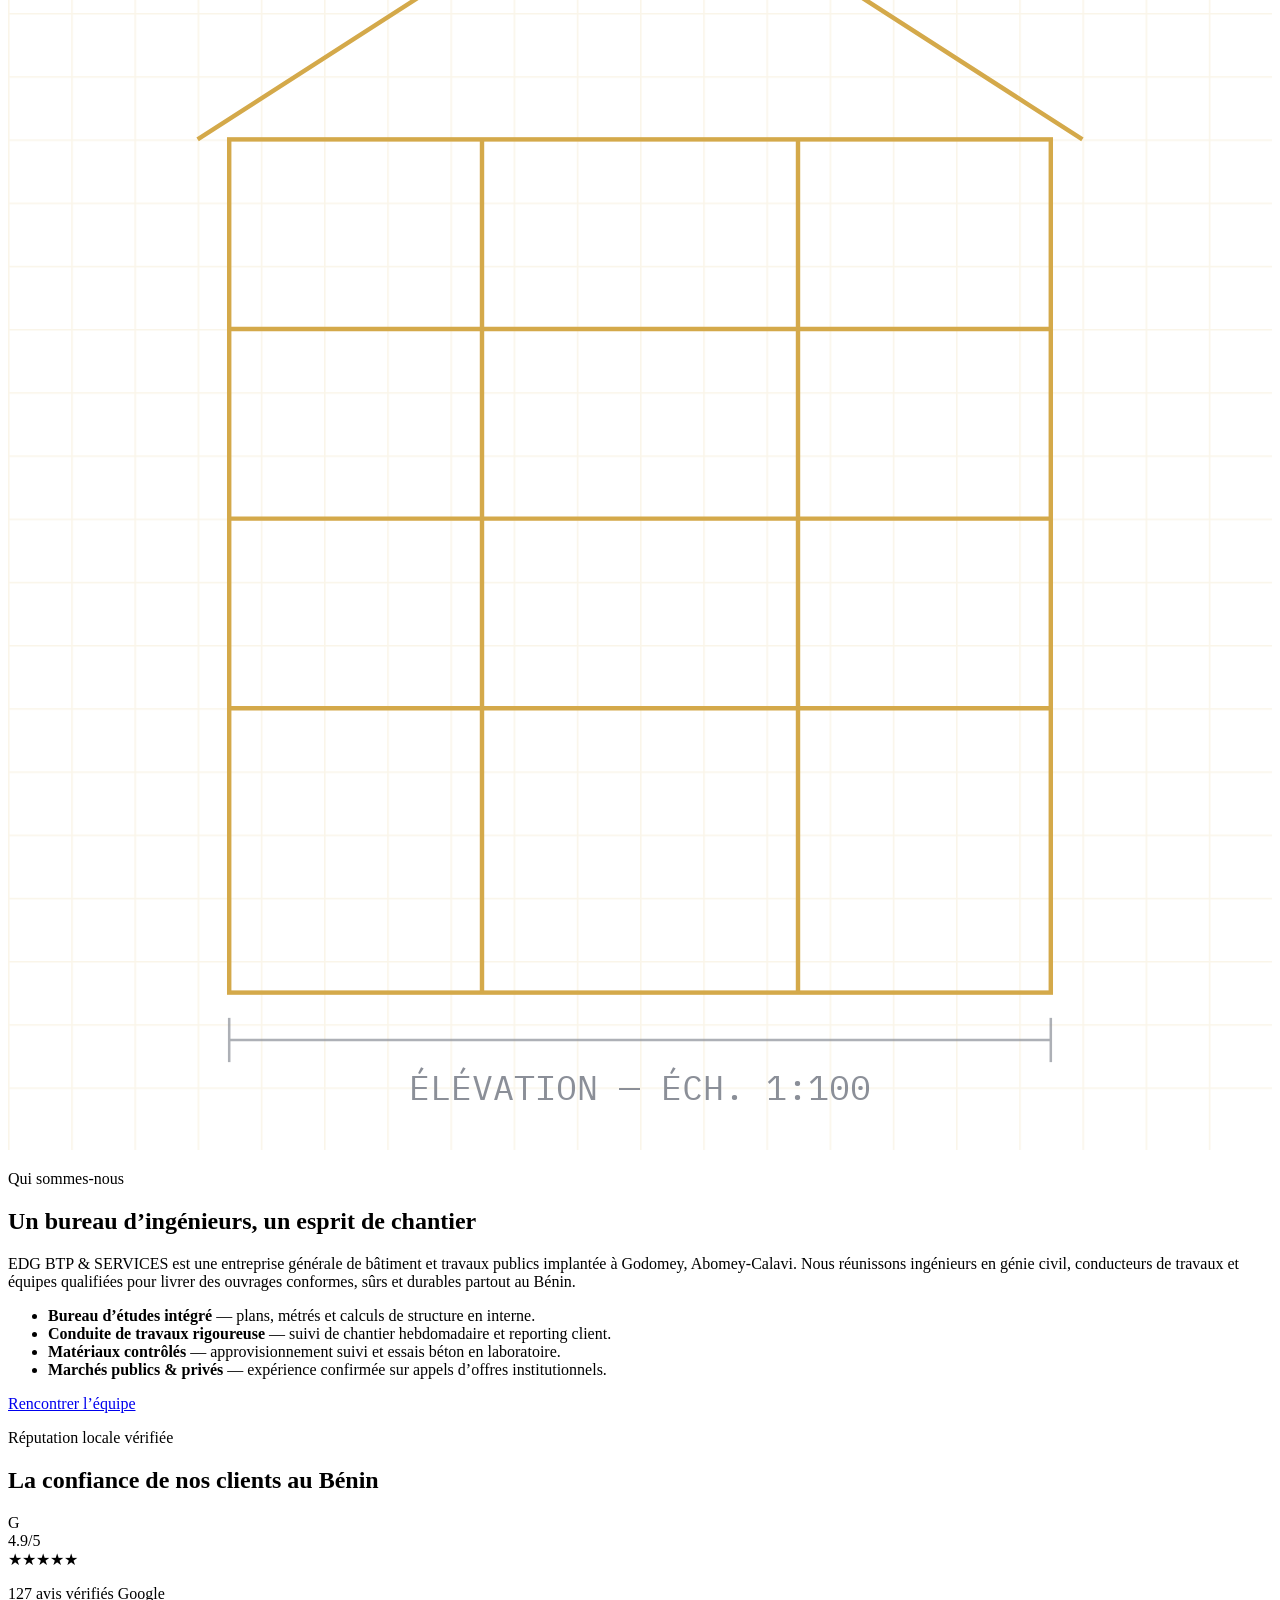
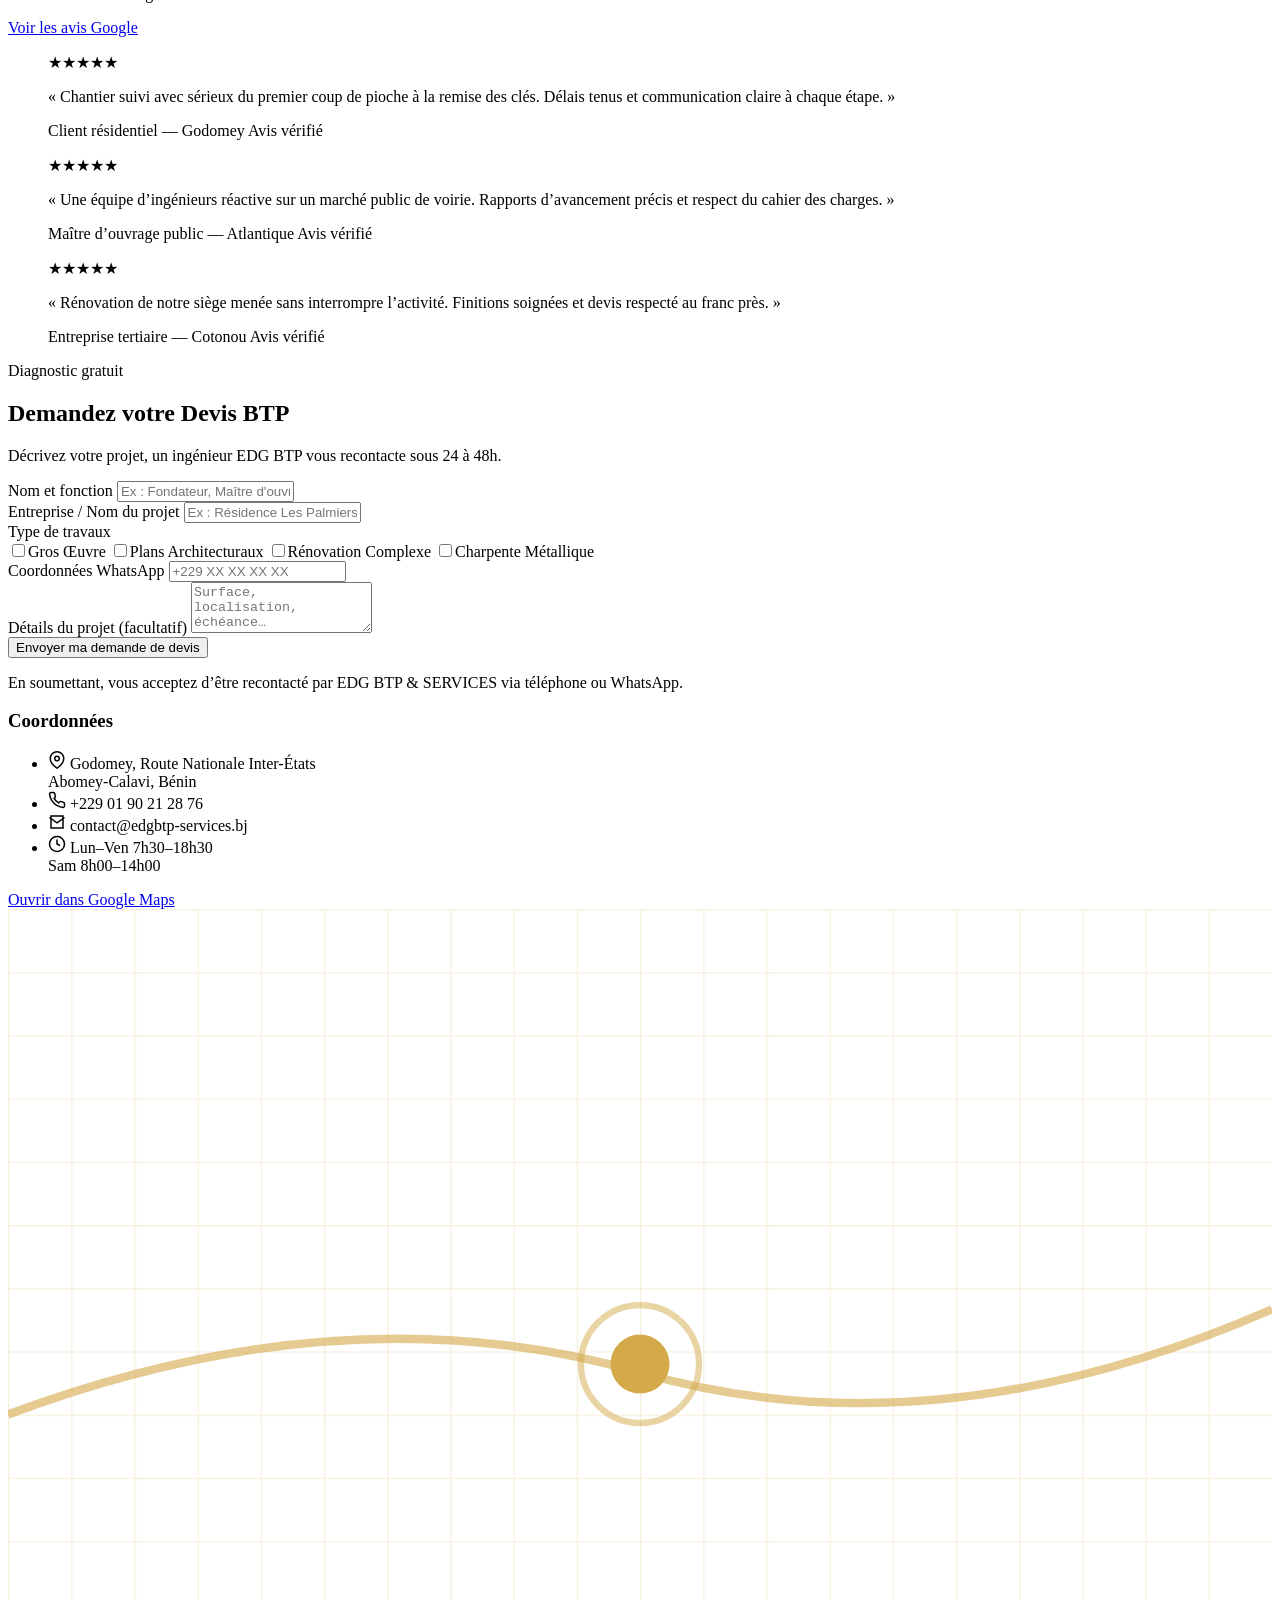
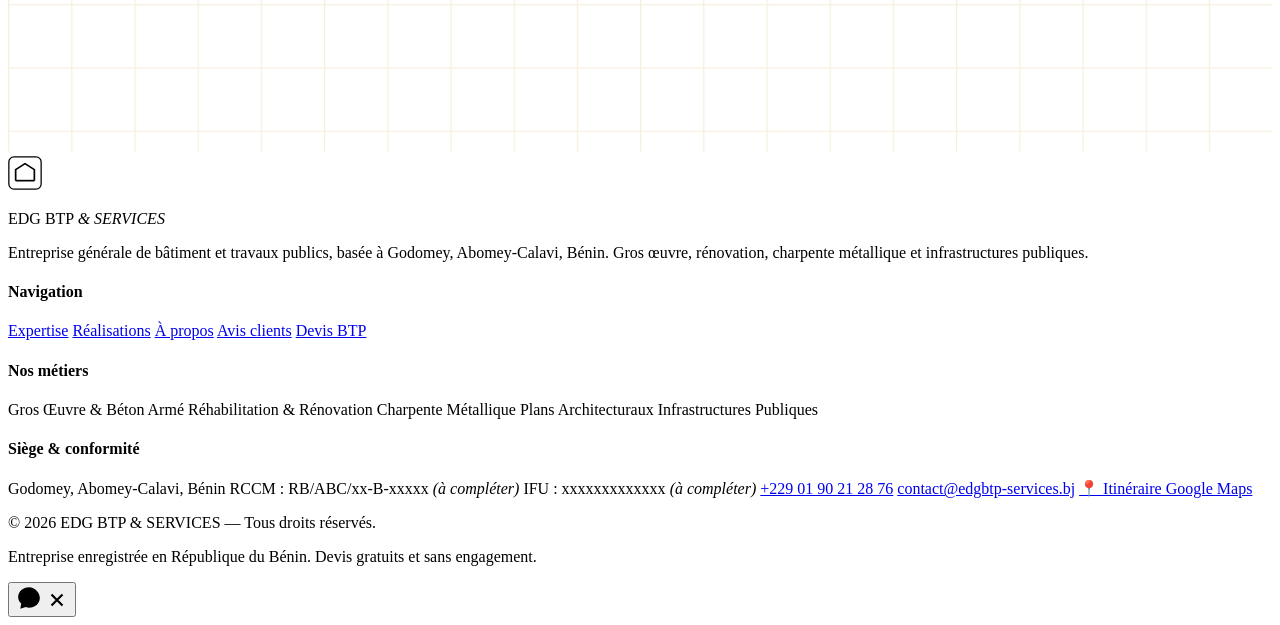
==== commit 9d286fa5: "second commit" ====
--- a/index.html
+++ b/index.html
@@ -710,7 +710,7 @@
   </div>
 </div>
 
-<script src="js/main.js"></script>
-<script src="js/chatbot.js"></script>
+<script src="main.js"></script>
+<script src="chatbot.js"></script>
 </body>
 </html>
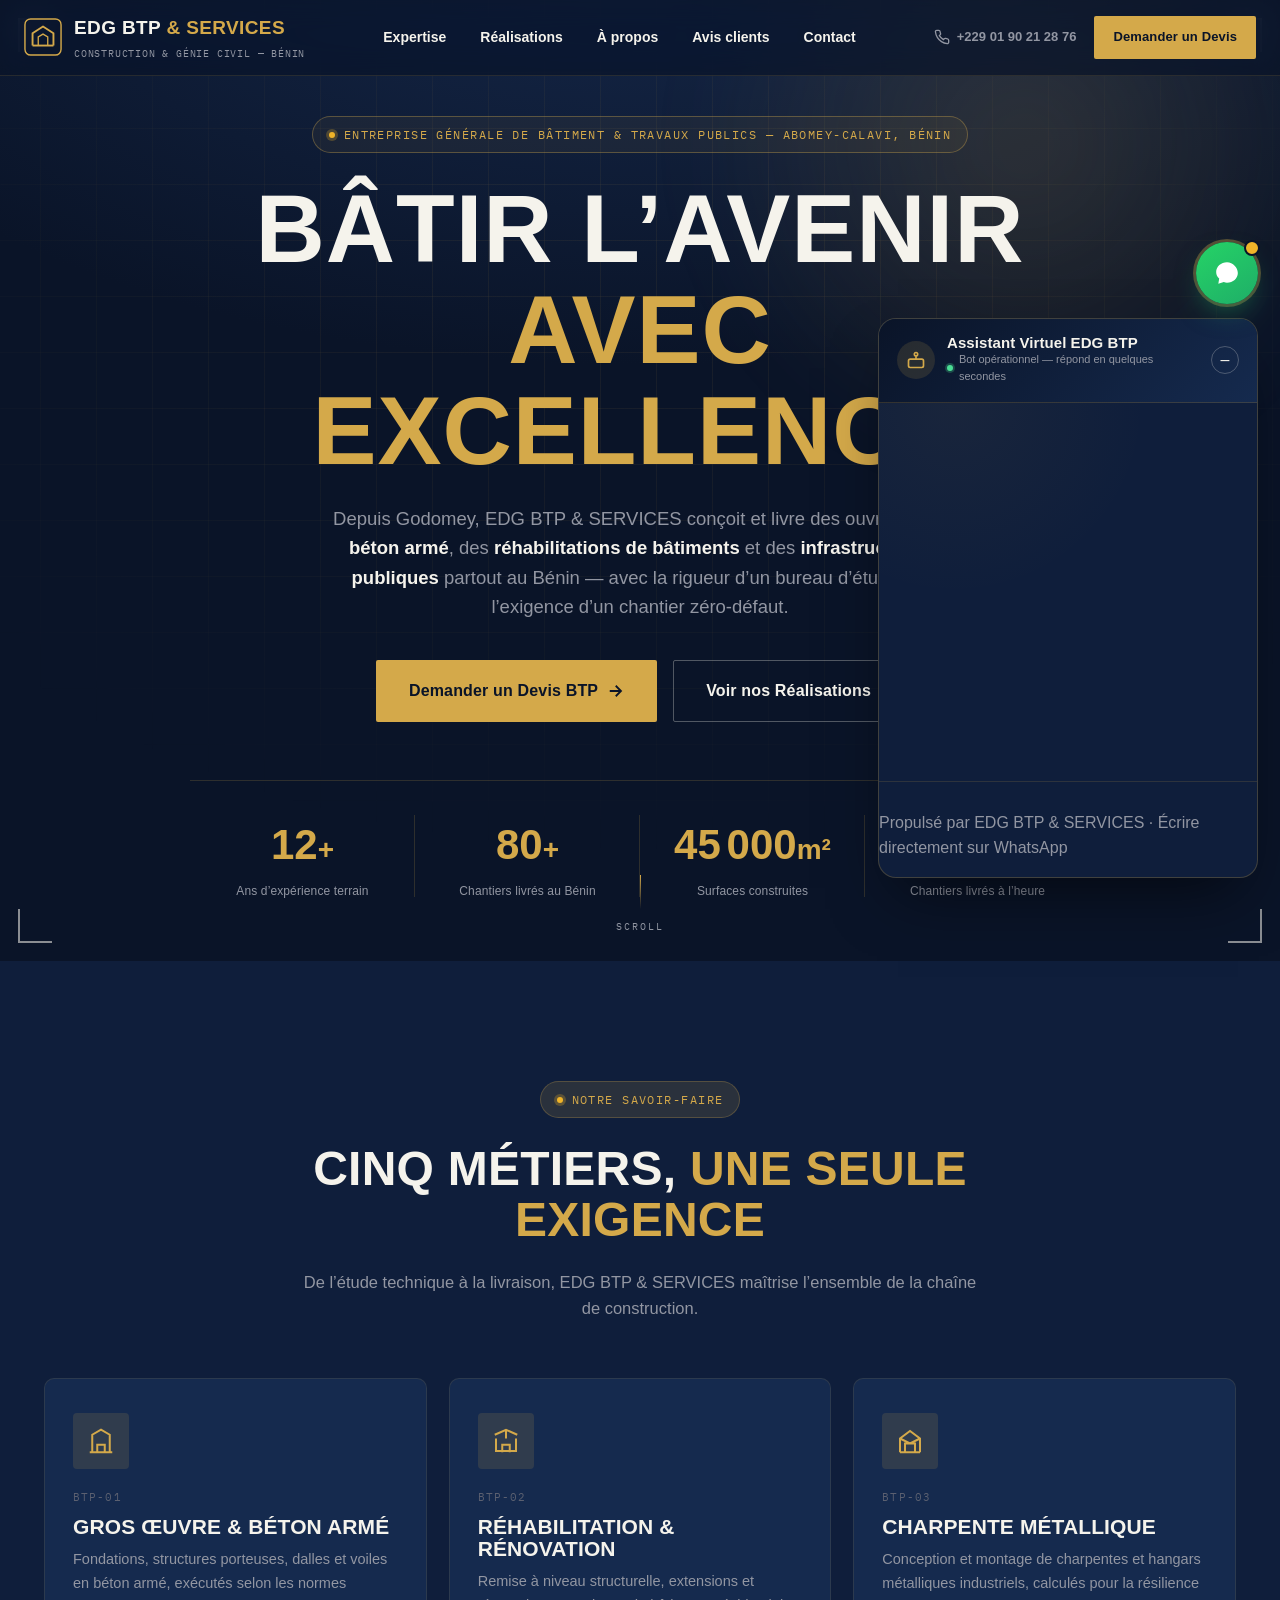
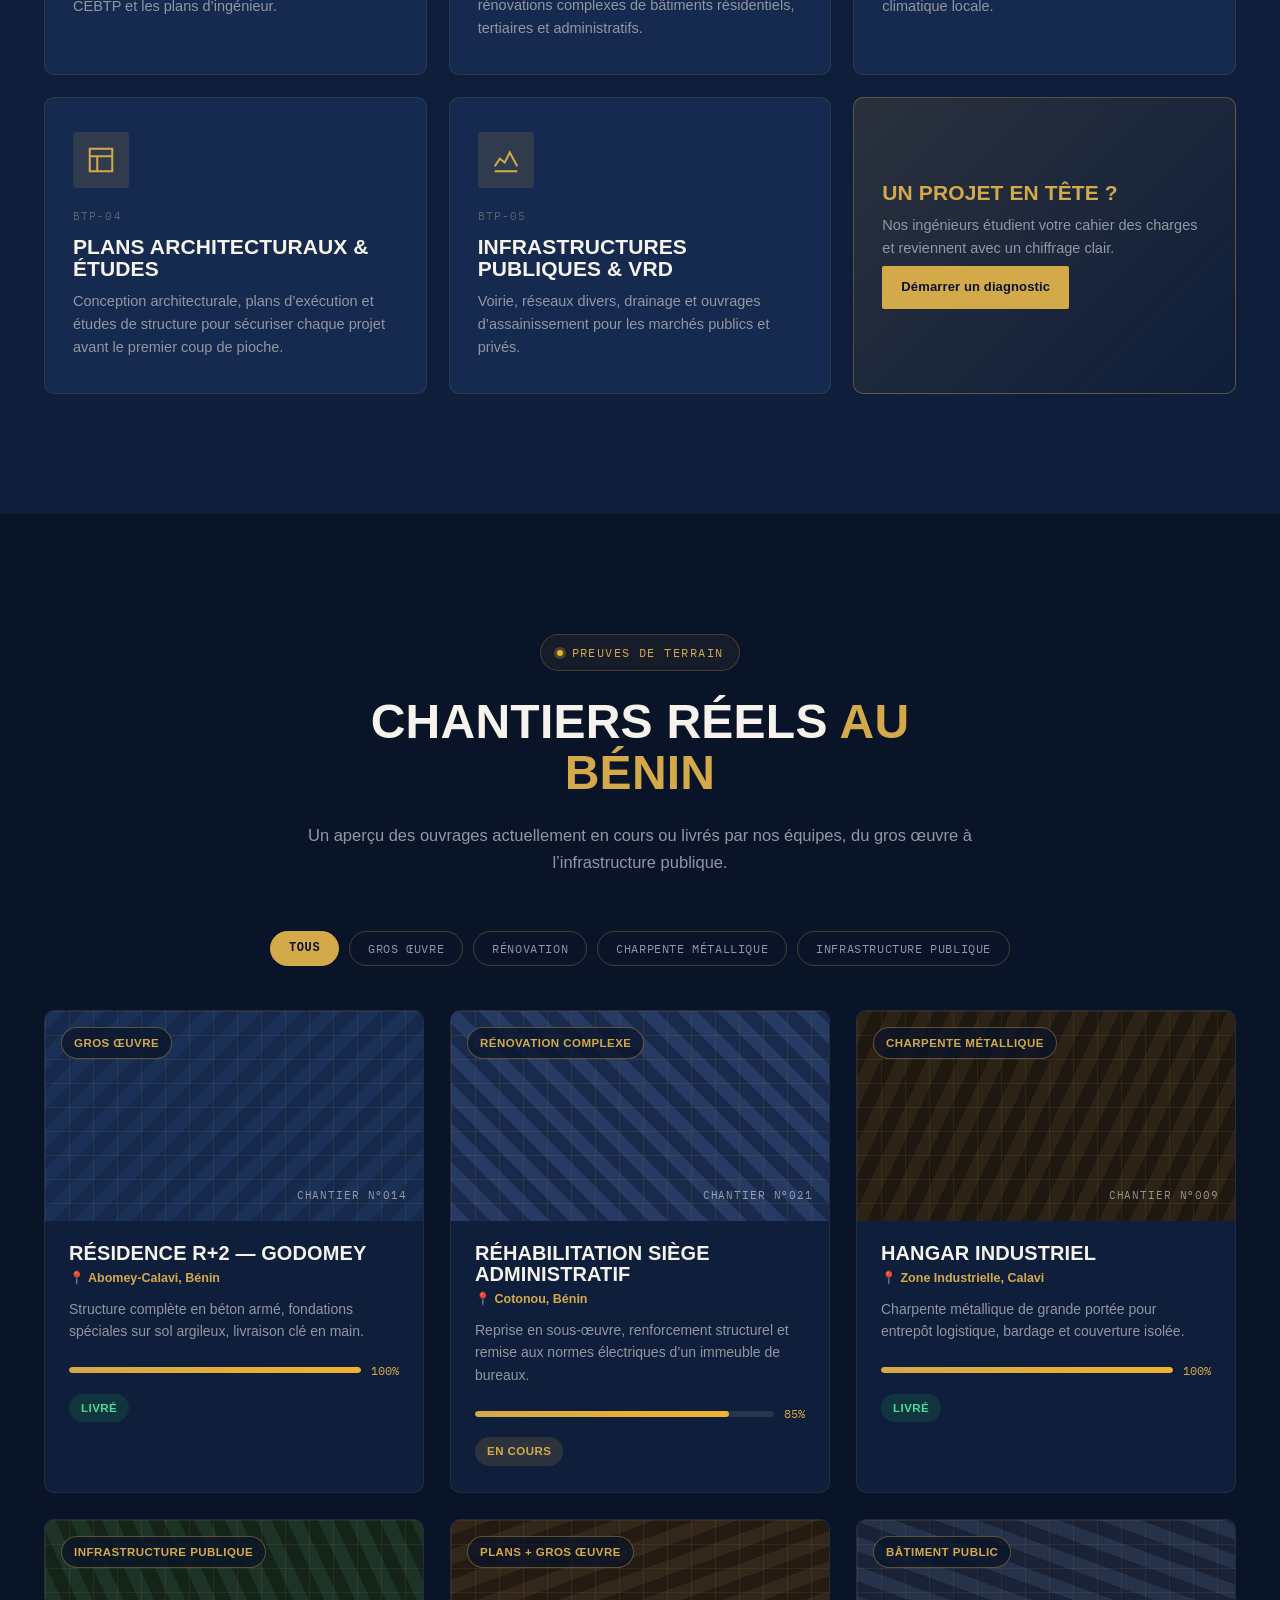
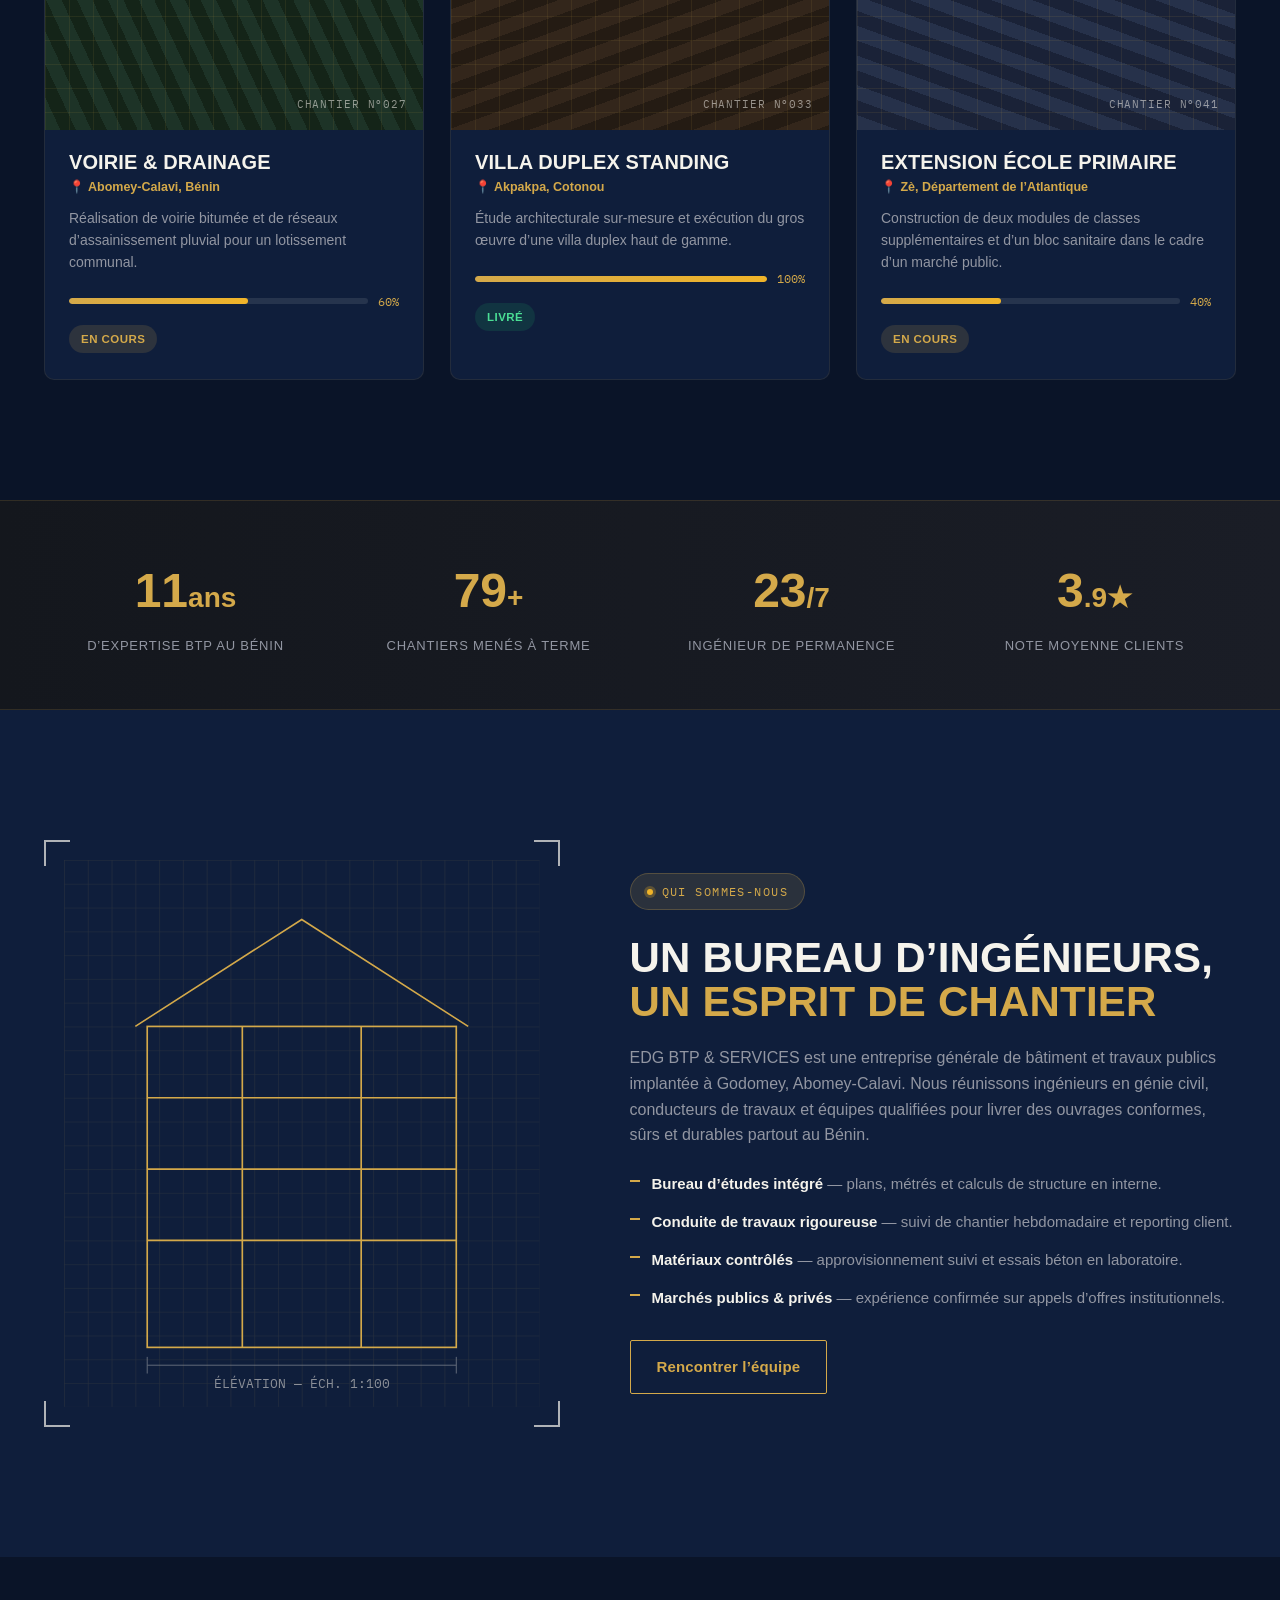
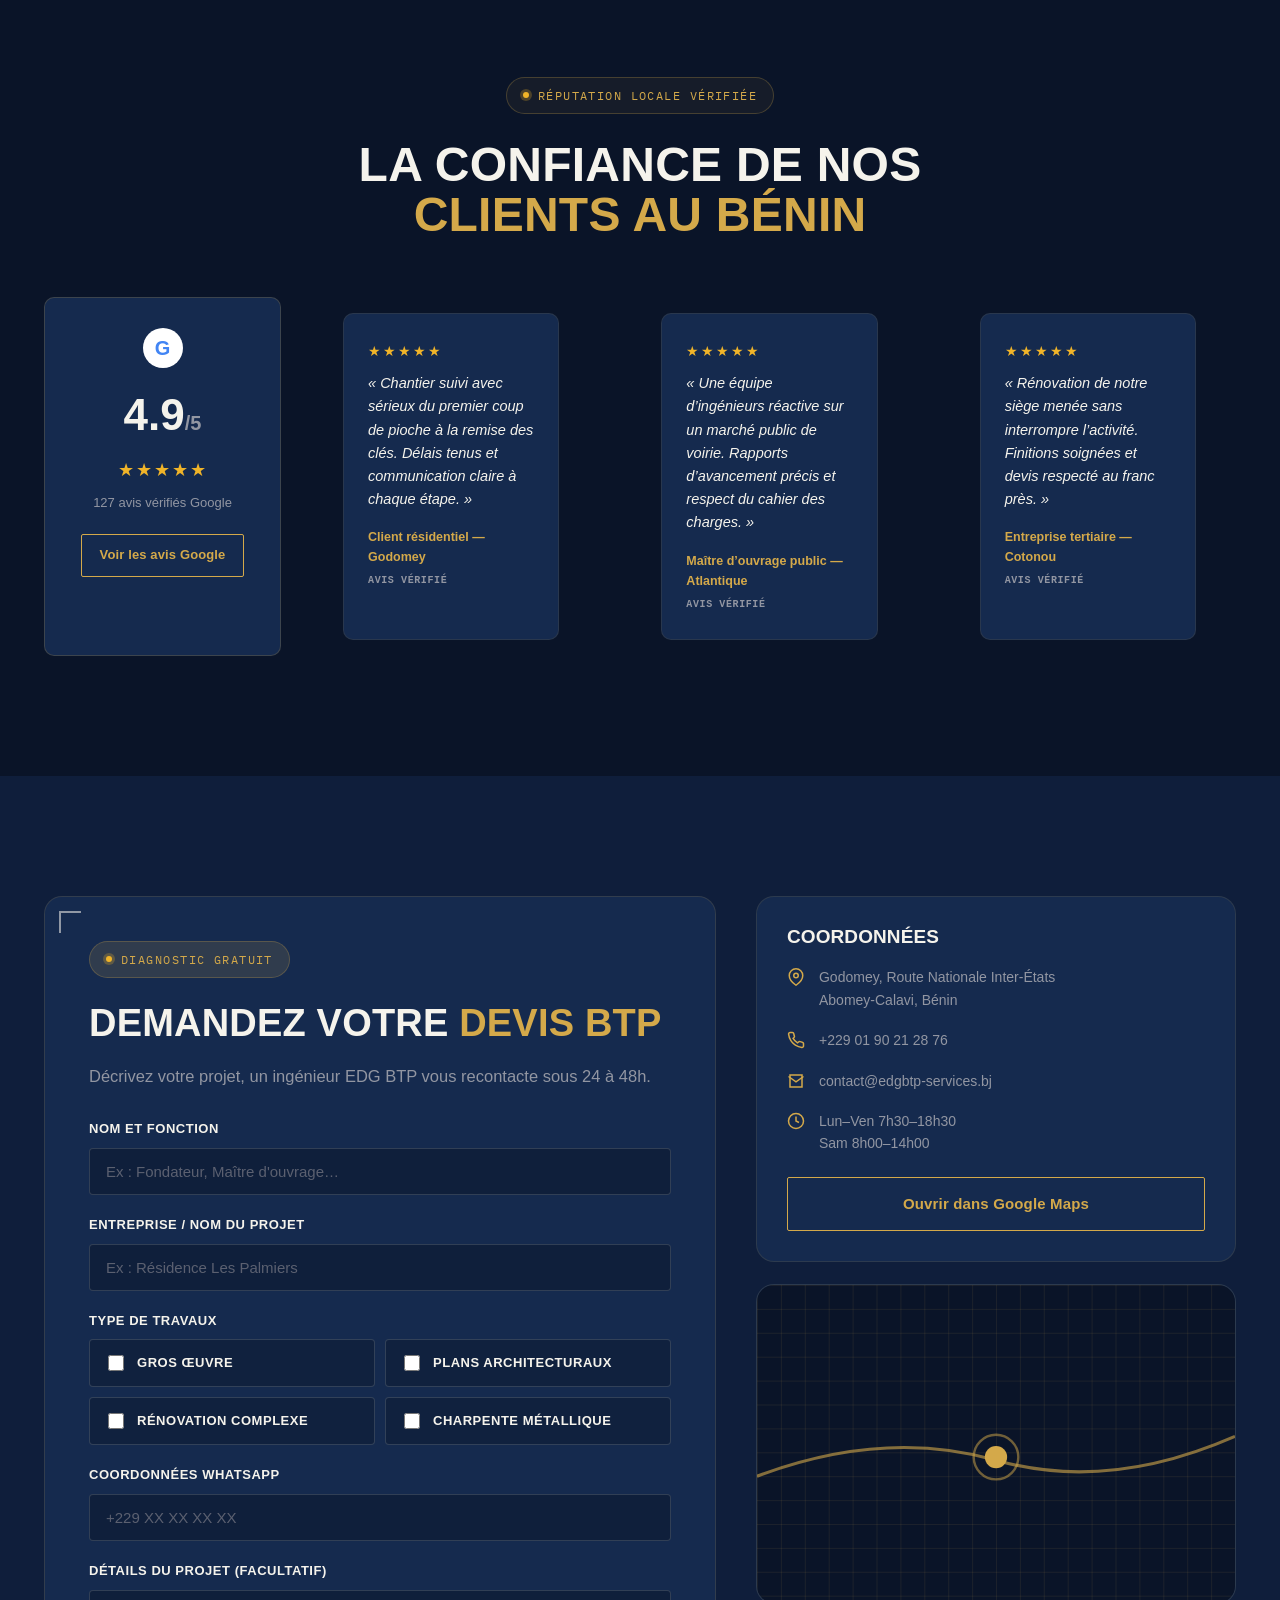
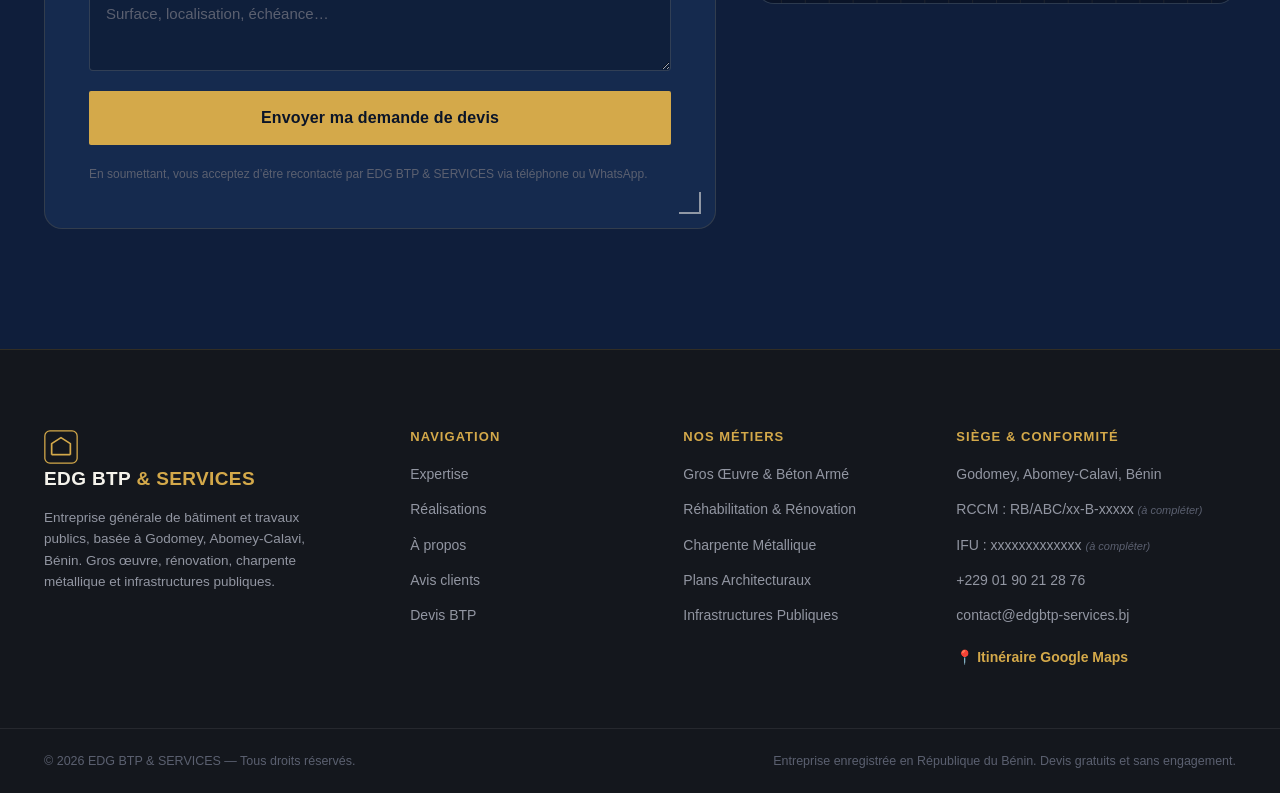
==== commit cc8e3191: "second commit" ====
--- a/index.html
+++ b/index.html
@@ -34,7 +34,7 @@
 <link rel="preconnect" href="https://fonts.gstatic.com" crossorigin>
 <link href="https://fonts.googleapis.com/css2?family=Big+Shoulders+Display:wght@500;600;700;800;900&family=Public+Sans:wght@400;500;600;700;800&family=IBM+Plex+Mono:wght@400;500;600&display=swap" rel="stylesheet">
 
-<link rel="stylesheet" href="css/styles.css">
+<link rel="stylesheet" href="styles.css">
 
 <!-- ================= AIEO / LLM-CITATION STRUCTURED DATA ================= -->
 <script type="application/ld+json">
--- a/styles.css
+++ b/styles.css
@@ -0,0 +1,542 @@
+/* ==========================================================================
+   EDG BTP & SERVICES — Design Tokens
+   Palette: navy-deep, navy-panel, charcoal, gold, gold-bright, concrete, off-white
+   Type: Big Shoulders Display (display) / Public Sans (body) / IBM Plex Mono (data)
+   Signature: blueprint corner-brackets + technical annotation motifs
+   ========================================================================== */
+
+:root{
+  --navy-deep:#0A1428;
+  --navy-panel:#0F1E3B;
+  --navy-elevated:#152A4E;
+  --charcoal:#14171D;
+  --gold:#D4A94A;
+  --gold-bright:#F0B429;
+  --gold-dim:rgba(212,169,74,.14);
+  --concrete:#9296A2;
+  --concrete-dark:#5B6070;
+  --off-white:#F5F3EC;
+  --white:#FFFFFF;
+  --whatsapp:#1FAE68;
+  --whatsapp-bright:#25D366;
+
+  --font-display:'Big Shoulders Display', sans-serif;
+  --font-body:'Public Sans', -apple-system, BlinkMacSystemFont, sans-serif;
+  --font-mono:'IBM Plex Mono', monospace;
+
+  --radius-sm:4px;
+  --radius-md:10px;
+  --radius-lg:18px;
+  --ease:cubic-bezier(.22,.9,.32,1);
+  --ease-spring:cubic-bezier(.34,1.56,.64,1);
+  --header-h:76px;
+}
+
+*,*::before,*::after{box-sizing:border-box;}
+html{scroll-behavior:smooth;}
+@media (prefers-reduced-motion: reduce){
+  html{scroll-behavior:auto;}
+  *,*::before,*::after{animation-duration:.001ms !important;animation-iteration-count:1 !important;transition-duration:.001ms !important;scroll-behavior:auto !important;}
+}
+body{
+  margin:0;
+  background:var(--navy-deep);
+  color:var(--off-white);
+  font-family:var(--font-body);
+  font-size:16px;
+  line-height:1.6;
+  -webkit-font-smoothing:antialiased;
+  overflow-x:hidden;
+}
+img,svg{display:block;max-width:100%;}
+a{color:inherit;text-decoration:none;}
+ul{list-style:none;margin:0;padding:0;}
+h1,h2,h3,h4{font-family:var(--font-display);font-weight:700;line-height:1.05;margin:0 0 .5em;letter-spacing:.005em;}
+p{margin:0 0 1em;color:var(--concrete);}
+.container{width:100%;max-width:1240px;margin:0 auto;padding:0 24px;}
+.text-gold{color:var(--gold);}
+:focus-visible{outline:2px solid var(--gold-bright);outline-offset:3px;}
+
+.skip-link{position:absolute;left:-999px;top:0;background:var(--gold);color:var(--navy-deep);padding:10px 16px;z-index:999;font-weight:700;}
+.skip-link:focus{left:16px;top:16px;}
+
+/* ---------- reveal-on-scroll (motion-style) ---------- */
+[data-reveal]{opacity:0;transform:translateY(28px);transition:opacity .8s var(--ease), transform .8s var(--ease);}
+[data-reveal].is-visible{opacity:1;transform:translateY(0);}
+
+/* ==========================================================================
+   BUTTONS
+   ========================================================================== */
+.btn{
+  display:inline-flex;align-items:center;justify-content:center;gap:8px;
+  font-family:var(--font-body);font-weight:700;font-size:15px;letter-spacing:.01em;
+  padding:14px 26px;border-radius:2px;border:1px solid transparent;cursor:pointer;
+  transition:transform .35s var(--ease), box-shadow .35s var(--ease), background .3s var(--ease), color .3s var(--ease), border-color .3s var(--ease);
+  white-space:nowrap;
+}
+.btn svg{transition:transform .3s var(--ease);}
+.btn-primary{background:var(--gold);color:var(--navy-deep);box-shadow:0 0 0 0 rgba(240,180,41,.5);}
+.btn-primary:hover{background:var(--gold-bright);transform:translateY(-2px);box-shadow:0 10px 24px -8px rgba(240,180,41,.55);}
+.btn-primary:hover svg{transform:translateX(3px);}
+.btn-ghost{background:transparent;color:var(--off-white);border-color:rgba(245,243,236,.3);}
+.btn-ghost:hover{border-color:var(--gold);color:var(--gold);transform:translateY(-2px);}
+.btn-outline{background:transparent;color:var(--gold);border-color:var(--gold);}
+.btn-outline:hover{background:var(--gold);color:var(--navy-deep);}
+.btn-whatsapp{background:var(--whatsapp);color:#fff;}
+.btn-whatsapp:hover{background:var(--whatsapp-bright);transform:translateY(-2px);}
+.btn-lg{padding:17px 32px;font-size:16px;}
+.btn-sm{padding:10px 18px;font-size:13px;}
+.btn-block{width:100%;}
+
+/* ==========================================================================
+   HEADER
+   ========================================================================== */
+.site-header{
+  position:fixed;top:0;left:0;right:0;z-index:200;
+  height:var(--header-h);
+  background:rgba(10,20,40,.72);
+  backdrop-filter:blur(14px) saturate(140%);
+  border-bottom:1px solid rgba(212,169,74,.14);
+  transition:background .4s var(--ease), height .3s var(--ease);
+}
+.header-inner{
+  max-width:1320px;margin:0 auto;height:100%;padding:0 24px;
+  display:flex;align-items:center;justify-content:space-between;gap:20px;
+}
+.brand{display:flex;align-items:center;gap:12px;color:var(--off-white);}
+.brand-mark{color:var(--gold);flex:none;}
+.brand-title{display:block;font-family:var(--font-display);font-weight:700;font-size:19px;letter-spacing:.02em;text-transform:uppercase;}
+.brand-title em{font-style:normal;color:var(--gold);}
+.brand-sub{display:block;font-family:var(--font-mono);font-size:10px;letter-spacing:.08em;color:var(--concrete);text-transform:uppercase;margin-top:2px;}
+.main-nav{display:flex;gap:34px;}
+.main-nav a{font-size:14px;font-weight:600;color:var(--off-white);position:relative;padding:6px 0;}
+.main-nav a::after{content:"";position:absolute;left:0;bottom:0;width:0;height:2px;background:var(--gold);transition:width .3s var(--ease);}
+.main-nav a:hover::after{width:100%;}
+.header-actions{display:flex;align-items:center;gap:18px;}
+.header-phone{display:flex;align-items:center;gap:7px;font-size:13px;font-weight:600;color:var(--concrete);}
+.header-phone:hover{color:var(--gold);}
+.nav-toggle{display:none;flex-direction:column;justify-content:center;gap:5px;width:38px;height:38px;background:none;border:1px solid rgba(212,169,74,.3);border-radius:4px;cursor:pointer;}
+.nav-toggle span{display:block;width:18px;height:2px;background:var(--gold);margin:0 auto;transition:transform .3s var(--ease), opacity .3s var(--ease);}
+.nav-toggle[aria-expanded="true"] span:nth-child(1){transform:translateY(7px) rotate(45deg);}
+.nav-toggle[aria-expanded="true"] span:nth-child(2){opacity:0;}
+.nav-toggle[aria-expanded="true"] span:nth-child(3){transform:translateY(-7px) rotate(-45deg);}
+
+/* ==========================================================================
+   HERO
+   ========================================================================== */
+.hero{
+  position:relative;min-height:100svh;display:flex;flex-direction:column;justify-content:center;
+  padding:calc(var(--header-h) + 40px) 24px 60px;overflow:hidden;
+  background:radial-gradient(ellipse 120% 80% at 50% -10%, #16294C 0%, var(--navy-deep) 60%);
+}
+.hero-bg{position:absolute;inset:0;z-index:0;}
+.blueprint-grid{
+  position:absolute;inset:-10%;
+  background-image:linear-gradient(rgba(212,169,74,.07) 1px, transparent 1px),linear-gradient(90deg, rgba(212,169,74,.07) 1px, transparent 1px);
+  background-size:56px 56px;
+  mask-image:radial-gradient(ellipse 70% 60% at 50% 35%, black 20%, transparent 80%);
+  animation:driftGrid 40s linear infinite;
+}
+@keyframes driftGrid{from{transform:translate(0,0);}to{transform:translate(56px,56px);}}
+.hero-glow{position:absolute;top:-20%;right:-10%;width:60%;height:70%;background:radial-gradient(circle, rgba(212,169,74,.16), transparent 65%);filter:blur(40px);}
+
+.corner-frame{position:absolute;inset:18px;pointer-events:none;z-index:1;}
+.corner{position:absolute;width:34px;height:34px;border-color:var(--gold);opacity:.55;}
+.corner.tl{top:0;left:0;border-top:2px solid;border-left:2px solid;}
+.corner.tr{top:0;right:0;border-top:2px solid;border-right:2px solid;}
+.corner.bl{bottom:0;left:0;border-bottom:2px solid;border-left:2px solid;}
+.corner.br{bottom:0;right:0;border-bottom:2px solid;border-right:2px solid;}
+
+.hero-inner{position:relative;z-index:2;max-width:900px;margin:0 auto;width:100%;text-align:center;}
+.eyebrow{
+  display:inline-flex;align-items:center;gap:9px;
+  font-family:var(--font-mono);font-size:12px;letter-spacing:.12em;text-transform:uppercase;
+  color:var(--gold);border:1px solid rgba(212,169,74,.35);padding:8px 16px;border-radius:100px;
+  margin:0 0 26px;background:rgba(212,169,74,.06);
+}
+.eyebrow-dark{color:var(--gold);border-color:rgba(20,23,29,.15);background:var(--gold-dim);}
+.eyebrow-dot{width:6px;height:6px;border-radius:50%;background:var(--gold-bright);box-shadow:0 0 0 3px rgba(240,180,41,.25);flex:none;}
+
+.hero-title{
+  font-size:clamp(44px, 8.4vw, 96px);
+  color:var(--off-white);
+  text-transform:uppercase;
+  letter-spacing:.01em;
+  margin-bottom:22px;
+}
+.hero-subtitle{
+  max-width:640px;margin:0 auto 38px;
+  font-size:clamp(16px,2vw,18.5px);color:var(--concrete);
+}
+.hero-subtitle strong{color:var(--off-white);}
+.hero-actions{display:flex;flex-wrap:wrap;gap:16px;justify-content:center;margin-bottom:58px;}
+
+.hero-stats{
+  display:grid;grid-template-columns:repeat(4,1fr);gap:0;
+  border-top:1px solid rgba(212,169,74,.18);padding-top:30px;
+}
+.hero-stat{position:relative;padding:0 14px;}
+.hero-stat:not(:last-child)::after{content:"";position:absolute;right:0;top:4px;bottom:4px;width:1px;background:rgba(212,169,74,.18);}
+.stat-num{font-family:var(--font-display);font-size:clamp(28px,4vw,42px);font-weight:700;color:var(--gold);}
+.stat-suffix{font-family:var(--font-display);font-size:clamp(20px,3vw,28px);font-weight:700;color:var(--gold);}
+.stat-label{display:block;font-size:12px;color:var(--concrete);margin-top:4px;letter-spacing:.01em;}
+
+.scroll-cue{
+  position:absolute;bottom:26px;left:50%;transform:translateX(-50%);z-index:2;
+  display:flex;flex-direction:column;align-items:center;gap:10px;
+  font-family:var(--font-mono);font-size:10px;letter-spacing:.2em;color:var(--concrete);
+}
+.scroll-cue-line{width:1px;height:34px;background:linear-gradient(var(--gold), transparent);animation:scrollPulse 1.8s ease-in-out infinite;}
+@keyframes scrollPulse{0%,100%{opacity:.3;}50%{opacity:1;}}
+
+/* ==========================================================================
+   SECTION HEAD (shared)
+   ========================================================================== */
+.section-head{max-width:680px;margin:0 auto 56px;text-align:center;}
+.section-head h2{font-size:clamp(30px,4.6vw,48px);color:var(--off-white);text-transform:uppercase;}
+.section-lede{font-size:16.5px;}
+section:not(.hero) .eyebrow{color:var(--gold);border-color:rgba(212,169,74,.25);}
+
+/* corner motif for cards (signature element) */
+.card-corner{position:absolute;width:16px;height:16px;border-color:var(--gold);opacity:0;transition:opacity .35s var(--ease);}
+.card-corner.tl{top:10px;left:10px;border-top:2px solid;border-left:2px solid;}
+.card-corner.br{bottom:10px;right:10px;border-bottom:2px solid;border-right:2px solid;}
+
+/* ==========================================================================
+   EXPERTISE
+   ========================================================================== */
+.expertise{padding:120px 0;background:var(--navy-panel);position:relative;}
+.expertise-grid{display:grid;grid-template-columns:repeat(3,1fr);gap:22px;}
+.expertise-card{
+  position:relative;background:var(--navy-elevated);border:1px solid rgba(212,169,74,.12);
+  padding:34px 28px;border-radius:var(--radius-md);
+  transition:transform .4s var(--ease), border-color .4s var(--ease), background .4s var(--ease);
+}
+.expertise-card:hover{transform:translateY(-6px);border-color:rgba(212,169,74,.5);background:#1A3057;}
+.expertise-card:hover .card-corner{opacity:1;}
+.expertise-icon{width:56px;height:56px;border-radius:var(--radius-sm);background:var(--gold-dim);color:var(--gold);display:flex;align-items:center;justify-content:center;margin-bottom:20px;}
+.expertise-code{display:block;font-family:var(--font-mono);font-size:11px;color:var(--concrete-dark);letter-spacing:.1em;margin-bottom:10px;}
+.expertise-card h3{font-size:21px;color:var(--off-white);text-transform:uppercase;margin-bottom:10px;}
+.expertise-card p{font-size:14.5px;margin:0;}
+.expertise-card--cta{background:linear-gradient(135deg, var(--gold-dim), transparent);border-color:rgba(212,169,74,.35);display:flex;flex-direction:column;justify-content:center;}
+.expertise-card--cta h3{color:var(--gold);}
+.expertise-card--cta .btn{margin-top:6px;align-self:flex-start;}
+
+/* ==========================================================================
+   PORTFOLIO
+   ========================================================================== */
+.portfolio{padding:120px 0;background:var(--navy-deep);}
+.portfolio-filters{display:flex;flex-wrap:wrap;gap:10px;justify-content:center;margin-bottom:44px;}
+.filter-chip{
+  font-family:var(--font-mono);font-size:12px;letter-spacing:.05em;text-transform:uppercase;
+  background:transparent;border:1px solid rgba(212,169,74,.28);color:var(--concrete);
+  padding:9px 18px;border-radius:100px;cursor:pointer;transition:all .3s var(--ease);
+}
+.filter-chip:hover{color:var(--gold);border-color:var(--gold);}
+.filter-chip.is-active{background:var(--gold);color:var(--navy-deep);border-color:var(--gold);font-weight:700;}
+
+.portfolio-grid{display:grid;grid-template-columns:repeat(3,1fr);gap:26px;}
+.project-card{
+  background:var(--navy-panel);border-radius:var(--radius-md);overflow:hidden;
+  border:1px solid rgba(212,169,74,.1);
+  transition:transform .45s var(--ease), box-shadow .45s var(--ease), opacity .4s var(--ease);
+}
+.project-card:hover{transform:translateY(-8px);box-shadow:0 24px 40px -20px rgba(0,0,0,.55);}
+.project-card:hover .card-corner{opacity:1;}
+.project-card.is-hidden{display:none;}
+
+.project-media{
+  position:relative;height:210px;
+  display:flex;flex-direction:column;justify-content:space-between;padding:16px;
+  background-size:cover;
+}
+.project-media--01{background:repeating-linear-gradient(135deg, #1A3057 0 14px, #16294C 14px 28px);}
+.project-media--02{background:repeating-linear-gradient(45deg, #263A63 0 14px, #1A2A4C 14px 28px);}
+.project-media--03{background:repeating-linear-gradient(115deg, #2C2216 0 14px, #1E1810 14px 28px);}
+.project-media--04{background:repeating-linear-gradient(65deg, #1D3327 0 14px, #142418 14px 28px);}
+.project-media--05{background:repeating-linear-gradient(160deg, #33261B 0 14px, #241B13 14px 28px);}
+.project-media--06{background:repeating-linear-gradient(20deg, #26314A 0 14px, #1A2237 14px 28px);}
+.project-media::after{
+  content:"";position:absolute;inset:0;
+  background-image:linear-gradient(rgba(212,169,74,.09) 1px, transparent 1px),linear-gradient(90deg, rgba(212,169,74,.09) 1px, transparent 1px);
+  background-size:24px 24px;
+}
+.project-tag{
+  position:relative;z-index:1;align-self:flex-start;
+  background:rgba(10,20,40,.75);color:var(--gold);border:1px solid rgba(212,169,74,.4);
+  font-size:11.5px;font-weight:700;text-transform:uppercase;letter-spacing:.04em;
+  padding:6px 12px;border-radius:100px;
+}
+.project-code{position:relative;z-index:1;align-self:flex-end;font-family:var(--font-mono);font-size:11px;color:rgba(245,243,236,.55);letter-spacing:.08em;}
+.project-body{padding:22px 24px 26px;}
+.project-body h3{font-size:20px;color:var(--off-white);text-transform:uppercase;margin-bottom:4px;}
+.project-loc{font-size:12.5px;color:var(--gold);margin-bottom:10px;font-weight:600;}
+.project-body p:not(.project-loc){font-size:14px;margin-bottom:18px;}
+.progress-row{display:flex;align-items:center;gap:10px;margin-bottom:14px;}
+.progress-bar{flex:1;height:6px;background:rgba(245,243,236,.1);border-radius:100px;overflow:hidden;}
+.progress-bar span{display:block;height:100%;background:linear-gradient(90deg, var(--gold), var(--gold-bright));border-radius:100px;width:0;transition:width 1.1s var(--ease);}
+.progress-pct{font-family:var(--font-mono);font-size:12px;color:var(--gold);flex:none;}
+.status-pill{display:inline-block;font-size:11.5px;font-weight:700;padding:5px 12px;border-radius:100px;text-transform:uppercase;letter-spacing:.04em;}
+.status-done{background:rgba(31,174,104,.15);color:#4ADE94;}
+.status-progress{background:rgba(212,169,74,.15);color:var(--gold);}
+
+/* ==========================================================================
+   STATS BAND
+   ========================================================================== */
+.stats-band{background:linear-gradient(90deg, var(--charcoal), #1A1D26);border-top:1px solid rgba(212,169,74,.15);border-bottom:1px solid rgba(212,169,74,.15);padding:52px 0;}
+.stats-band-inner{display:grid;grid-template-columns:repeat(4,1fr);text-align:center;gap:20px;}
+.band-num{font-family:var(--font-display);font-size:clamp(32px,4.6vw,48px);color:var(--gold);font-weight:700;}
+.band-stat p{margin:6px 0 0;font-size:13px;text-transform:uppercase;letter-spacing:.06em;color:var(--concrete);}
+
+/* ==========================================================================
+   ABOUT
+   ========================================================================== */
+.about{padding:130px 0;background:var(--navy-panel);}
+.about-grid{display:grid;grid-template-columns:.85fr 1fr;gap:70px;align-items:center;}
+.about-visual{position:relative;padding:20px;}
+.about-visual .corner{width:26px;height:26px;opacity:.7;}
+.blueprint-illustration{width:100%;height:auto;}
+.about-content h2{font-size:clamp(28px,4vw,42px);color:var(--off-white);text-transform:uppercase;}
+.credential-list{margin:24px 0 30px;display:flex;flex-direction:column;gap:14px;}
+.credential-list li{position:relative;padding-left:22px;font-size:15px;color:var(--concrete);}
+.credential-list li::before{content:"";position:absolute;left:0;top:8px;width:10px;height:2px;background:var(--gold);}
+.credential-list strong{color:var(--off-white);}
+
+/* ==========================================================================
+   TRUST / SOCIAL PROOF
+   ========================================================================== */
+.trust{padding:120px 0;background:var(--navy-deep);}
+.trust-grid{display:grid;grid-template-columns:.8fr 1fr 1fr 1fr;gap:22px;}
+.rating-card{
+  background:var(--navy-elevated);border:1px solid rgba(212,169,74,.2);border-radius:var(--radius-md);
+  padding:30px 24px;text-align:center;display:flex;flex-direction:column;align-items:center;gap:6px;
+}
+.google-g{
+  width:40px;height:40px;border-radius:50%;background:#fff;color:#4285F4;font-weight:800;font-size:20px;
+  display:flex;align-items:center;justify-content:center;margin-bottom:6px;font-family:var(--font-body);
+}
+.rating-score{font-family:var(--font-display);font-size:44px;color:var(--off-white);font-weight:700;}
+.rating-score span{font-size:20px;color:var(--concrete);}
+.stars{color:var(--gold-bright);font-size:18px;letter-spacing:2px;}
+.stars.sm{font-size:14px;margin-bottom:10px;}
+.rating-card p{font-size:13px;margin:2px 0 14px;}
+.testimonial-card{background:var(--navy-elevated);border:1px solid rgba(212,169,74,.1);border-radius:var(--radius-md);padding:26px 24px;}
+.testimonial-card p{font-size:14.5px;color:var(--off-white);font-style:italic;margin-bottom:16px;}
+.testimonial-card footer{font-size:12.5px;color:var(--gold);font-weight:600;display:flex;flex-direction:column;gap:6px;}
+.verified{font-family:var(--font-mono);font-size:10px;color:var(--concrete);text-transform:uppercase;letter-spacing:.06em;}
+
+/* ==========================================================================
+   CONTACT / DEVIS
+   ========================================================================== */
+.contact{padding:120px 0;background:var(--navy-panel);}
+.contact-grid{display:grid;grid-template-columns:1.4fr 1fr;gap:40px;align-items:start;}
+.contact-form-wrap{position:relative;background:var(--navy-elevated);border:1px solid rgba(212,169,74,.15);border-radius:var(--radius-lg);padding:44px;}
+.contact-form-wrap .corner{width:22px;height:22px;}
+.contact-form-wrap .corner.tl{top:14px;left:14px;}
+.contact-form-wrap .corner.br{bottom:14px;right:14px;}
+.contact-form-wrap h2{font-size:clamp(26px,3.6vw,38px);text-transform:uppercase;}
+.quote-form{margin-top:30px;display:flex;flex-direction:column;gap:20px;}
+.form-row{display:flex;flex-direction:column;gap:8px;}
+.form-row label{font-size:13px;font-weight:700;color:var(--off-white);text-transform:uppercase;letter-spacing:.04em;}
+.form-row input,.form-row textarea{
+  background:rgba(10,20,40,.5);border:1px solid rgba(245,243,236,.15);border-radius:var(--radius-sm);
+  padding:14px 16px;color:var(--off-white);font-family:var(--font-body);font-size:15px;
+  transition:border-color .3s var(--ease), background .3s var(--ease);resize:vertical;
+}
+.form-row input::placeholder,.form-row textarea::placeholder{color:var(--concrete-dark);}
+.form-row input:focus,.form-row textarea:focus{border-color:var(--gold);background:rgba(10,20,40,.8);outline:none;}
+.checkbox-grid{display:grid;grid-template-columns:repeat(2,1fr);gap:10px;}
+.checkbox-chip{
+  display:flex;align-items:center;gap:10px;background:rgba(10,20,40,.4);
+  border:1px solid rgba(245,243,236,.15);border-radius:var(--radius-sm);padding:12px 14px;cursor:pointer;
+  transition:border-color .3s var(--ease), background .3s var(--ease);font-size:13.5px;
+}
+.checkbox-chip:has(input:checked){border-color:var(--gold);background:var(--gold-dim);color:var(--gold);}
+.checkbox-chip input{accent-color:var(--gold);width:16px;height:16px;}
+.form-note{font-size:12px;color:var(--concrete-dark);margin:0;}
+.form-success{text-align:center;padding:30px 10px 6px;}
+.success-check{
+  width:64px;height:64px;border-radius:50%;background:var(--gold-dim);color:var(--gold);
+  display:flex;align-items:center;justify-content:center;font-size:30px;margin:0 auto 18px;
+  animation:popIn .5s var(--ease-spring);
+}
+@keyframes popIn{from{transform:scale(0);opacity:0;}to{transform:scale(1);opacity:1;}}
+.form-success h3{font-size:24px;text-transform:uppercase;color:var(--off-white);}
+.form-success p{max-width:380px;margin:0 auto 22px;}
+
+.contact-side{display:flex;flex-direction:column;gap:22px;}
+.side-card{background:var(--navy-elevated);border:1px solid rgba(212,169,74,.12);border-radius:var(--radius-lg);padding:30px;}
+.side-card h3{font-size:19px;text-transform:uppercase;color:var(--off-white);margin-bottom:20px;}
+.side-list{display:flex;flex-direction:column;gap:18px;margin-bottom:22px;}
+.side-list li{display:flex;gap:14px;align-items:flex-start;font-size:14px;color:var(--concrete);}
+.side-list svg{color:var(--gold);flex:none;margin-top:2px;}
+.side-card--map{padding:0;overflow:hidden;}
+.map-placeholder{background:var(--navy-deep);aspect-ratio:3/2;}
+
+/* ==========================================================================
+   FOOTER
+   ========================================================================== */
+.site-footer{background:var(--charcoal);border-top:1px solid rgba(212,169,74,.15);padding:80px 0 0;}
+.footer-grid{display:grid;grid-template-columns:1.4fr 1fr 1fr 1.2fr;gap:40px;padding-bottom:60px;}
+.footer-brand .brand-mark{color:var(--gold);margin-bottom:14px;}
+.footer-brand .brand-title{font-family:var(--font-display);font-size:19px;text-transform:uppercase;color:var(--off-white);margin-bottom:12px;}
+.footer-brand .brand-title em{font-style:normal;color:var(--gold);}
+.footer-brand p{font-size:13.5px;max-width:280px;}
+.footer-col{display:flex;flex-direction:column;gap:13px;}
+.footer-col h4{font-size:13px;text-transform:uppercase;letter-spacing:.08em;color:var(--gold);margin-bottom:6px;}
+.footer-col a,.footer-col span{font-size:14px;color:var(--concrete);}
+.footer-col a:hover{color:var(--gold);}
+.footer-col--contact .ph{color:var(--concrete-dark);font-style:italic;font-size:11px;}
+.footer-map-link{color:var(--gold) !important;font-weight:700;margin-top:6px;}
+.footer-bottom{border-top:1px solid rgba(245,243,236,.08);padding:22px 0;}
+.footer-bottom-inner{display:flex;justify-content:space-between;flex-wrap:wrap;gap:8px;}
+.footer-bottom p{margin:0;font-size:12.5px;color:var(--concrete-dark);}
+
+/* ==========================================================================
+   CHATBOT WIDGET
+   ========================================================================== */
+.chat-widget{position:fixed;bottom:22px;right:22px;z-index:500;display:flex;flex-direction:column;align-items:flex-end;gap:14px;}
+
+.chat-teaser{
+  max-width:250px;background:var(--white);color:var(--charcoal);border-radius:14px 14px 4px 14px;
+  padding:14px 34px 14px 16px;font-size:13.5px;line-height:1.4;box-shadow:0 14px 30px -10px rgba(0,0,0,.4);
+  position:relative;animation:teaserIn .5s var(--ease-spring);
+}
+.chat-teaser strong{color:var(--navy-deep);}
+.chat-teaser-close{
+  position:absolute;top:8px;right:8px;background:none;border:none;font-size:16px;color:#8a8a8a;cursor:pointer;
+  width:20px;height:20px;line-height:1;
+}
+@keyframes teaserIn{from{opacity:0;transform:translateY(12px) scale(.95);}to{opacity:1;transform:translateY(0) scale(1);}}
+
+.chat-fab{
+  width:62px;height:62px;border-radius:50%;border:none;cursor:pointer;position:relative;
+  background:linear-gradient(145deg, var(--whatsapp-bright), var(--whatsapp));
+  box-shadow:0 12px 28px -8px rgba(31,174,104,.55), 0 0 0 3px rgba(212,169,74,.35);
+  color:#fff;display:flex;align-items:center;justify-content:center;
+  transition:transform .35s var(--ease-spring);
+}
+.chat-fab:hover{transform:scale(1.07);}
+.chat-fab-icon{position:absolute;inset:0;display:flex;align-items:center;justify-content:center;transition:opacity .25s var(--ease), transform .25s var(--ease);}
+.chat-fab-icon--close{opacity:0;transform:scale(.6) rotate(-45deg);}
+.chat-fab[aria-expanded="true"] .chat-fab-icon--chat{opacity:0;transform:scale(.6) rotate(45deg);}
+.chat-fab[aria-expanded="true"] .chat-fab-icon--close{opacity:1;transform:scale(1) rotate(0);}
+.chat-fab-ping{
+  position:absolute;top:-2px;right:-2px;width:16px;height:16px;border-radius:50%;background:var(--gold-bright);
+  border:2px solid var(--navy-deep);animation:pingPulse 2.4s ease-in-out infinite;
+}
+@keyframes pingPulse{0%,100%{transform:scale(1);}50%{transform:scale(1.25);}}
+
+.chat-panel{
+  width:min(380px, 92vw);height:min(560px, 72vh);
+  background:var(--navy-panel);border:1px solid rgba(212,169,74,.25);border-radius:18px;
+  display:flex;flex-direction:column;overflow:hidden;
+  box-shadow:0 30px 60px -20px rgba(0,0,0,.6);
+  transform-origin:bottom right;
+  animation:panelIn .4s var(--ease-spring);
+}
+@keyframes panelIn{from{opacity:0;transform:scale(.85) translateY(20px);}to{opacity:1;transform:scale(1) translateY(0);}}
+.chat-panel-header{
+  display:flex;align-items:center;gap:12px;padding:16px 18px;
+  background:linear-gradient(135deg, var(--navy-deep), var(--navy-elevated));
+  border-bottom:1px solid rgba(212,169,74,.2);flex:none;
+}
+.chat-avatar{width:38px;height:38px;border-radius:50%;background:var(--gold-dim);color:var(--gold);display:flex;align-items:center;justify-content:center;flex:none;}
+.chat-panel-title{flex:1;min-width:0;}
+.chat-panel-title h3{font-size:15px;margin:0;color:var(--off-white);font-family:var(--font-body);font-weight:800;}
+.chat-status{display:flex;align-items:center;gap:6px;font-size:11px;color:var(--concrete);}
+.chat-status .dot{width:6px;height:6px;border-radius:50%;background:#4ADE94;box-shadow:0 0 0 2px rgba(74,222,148,.25);}
+.chat-close{background:none;border:1px solid rgba(245,243,236,.25);color:var(--off-white);width:28px;height:28px;border-radius:50%;font-size:16px;cursor:pointer;flex:none;line-height:1;}
+.chat-close:hover{border-color:var(--gold);color:var(--gold);}
+
+.chat-body{flex:1;overflow-y:auto;padding:18px;display:flex;flex-direction:column;gap:12px;background:
+  radial-gradient(circle at 20% 0%, rgba(212,169,74,.05), transparent 40%), var(--navy-panel);}
+.chat-body::-webkit-scrollbar{width:5px;}
+.chat-body::-webkit-scrollbar-thumb{background:rgba(212,169,74,.3);border-radius:10px;}
+
+.msg{max-width:85%;padding:11px 14px;border-radius:14px;font-size:13.8px;line-height:1.5;animation:msgIn .35s var(--ease);}
+@keyframes msgIn{from{opacity:0;transform:translateY(8px);}to{opacity:1;transform:translateY(0);}}
+.msg-bot{align-self:flex-start;background:var(--navy-elevated);color:var(--off-white);border-bottom-left-radius:4px;border:1px solid rgba(212,169,74,.15);}
+.msg-user{align-self:flex-end;background:var(--gold);color:var(--navy-deep);border-bottom-right-radius:4px;font-weight:600;}
+.msg-typing{align-self:flex-start;display:flex;gap:4px;padding:13px 16px;background:var(--navy-elevated);border-radius:14px;border-bottom-left-radius:4px;}
+.msg-typing span{width:6px;height:6px;background:var(--gold);border-radius:50%;animation:typingBounce 1.2s ease-in-out infinite;}
+.msg-typing span:nth-child(2){animation-delay:.15s;}
+.msg-typing span:nth-child(3){animation-delay:.3s;}
+@keyframes typingBounce{0%,60%,100%{transform:translateY(0);opacity:.5;}30%{transform:translateY(-5px);opacity:1;}}
+
+.chat-quick-replies{display:flex;flex-wrap:wrap;gap:8px;}
+.chat-chip{
+  background:transparent;border:1px solid rgba(212,169,74,.4);color:var(--gold);
+  padding:9px 14px;border-radius:100px;font-size:12.5px;font-weight:700;cursor:pointer;
+  transition:all .25s var(--ease);
+}
+.chat-chip:hover{background:var(--gold);color:var(--navy-deep);}
+
+.chat-input-area{border-top:1px solid rgba(212,169,74,.15);padding:14px 16px;flex:none;background:var(--navy-panel);}
+.chat-form-field{display:flex;flex-direction:column;gap:8px;}
+.chat-form-field label{font-size:11.5px;text-transform:uppercase;letter-spacing:.05em;color:var(--concrete);font-weight:700;}
+.chat-text-row{display:flex;gap:8px;}
+.chat-text-row input{
+  flex:1;background:rgba(10,20,40,.5);border:1px solid rgba(245,243,236,.15);border-radius:100px;
+  padding:11px 16px;color:var(--off-white);font-size:13.5px;font-family:var(--font-body);
+}
+.chat-text-row input:focus{outline:none;border-color:var(--gold);}
+.chat-send{
+  width:40px;height:40px;flex:none;border-radius:50%;border:none;background:var(--gold);color:var(--navy-deep);
+  display:flex;align-items:center;justify-content:center;cursor:pointer;transition:background .25s var(--ease), transform .25s var(--ease);
+}
+.chat-send:hover{background:var(--gold-bright);transform:scale(1.06);}
+.chat-checkbox-list{display:flex;flex-direction:column;gap:8px;margin-bottom:10px;}
+.chat-checkbox-list label{
+  display:flex;align-items:center;gap:10px;background:rgba(10,20,40,.4);border:1px solid rgba(245,243,236,.15);
+  border-radius:8px;padding:10px 12px;font-size:13px;cursor:pointer;transition:border-color .25s var(--ease);
+}
+.chat-checkbox-list label:has(input:checked){border-color:var(--gold);color:var(--gold);}
+.chat-checkbox-list input{accent-color:var(--gold);}
+
+/* ==========================================================================
+   RESPONSIVE
+   ========================================================================== */
+@media (max-width:1080px){
+  .expertise-grid{grid-template-columns:repeat(2,1fr);}
+  .portfolio-grid{grid-template-columns:repeat(2,1fr);}
+  .trust-grid{grid-template-columns:1fr 1fr;}
+  .footer-grid{grid-template-columns:1fr 1fr;}
+  .about-grid{gap:44px;}
+}
+
+@media (max-width:900px){
+  .main-nav,.header-phone{display:none;}
+  .nav-toggle{display:flex;}
+  .main-nav.is-open{
+    display:flex;position:absolute;top:var(--header-h);left:0;right:0;flex-direction:column;
+    background:var(--navy-deep);border-bottom:1px solid rgba(212,169,74,.2);padding:14px 24px 22px;gap:4px;
+  }
+  .main-nav.is-open a{padding:12px 0;border-bottom:1px solid rgba(245,243,236,.06);}
+  .about-grid,.contact-grid{grid-template-columns:1fr;}
+  .about-visual{order:2;max-width:340px;margin:0 auto;}
+  .hero-stats{grid-template-columns:repeat(2,1fr);row-gap:22px;}
+  .hero-stat:nth-child(2)::after{display:none;}
+}
+
+@media (max-width:680px){
+  .container{padding:0 18px;}
+  .expertise-grid,.portfolio-grid{grid-template-columns:1fr;}
+  .trust-grid{grid-template-columns:1fr;}
+  .footer-grid{grid-template-columns:1fr;gap:34px;padding-bottom:40px;}
+  .stats-band-inner{grid-template-columns:1fr 1fr;row-gap:26px;}
+  .hero{padding-top:calc(var(--header-h) + 20px);}
+  .hero-title{font-size:clamp(38px,11vw,58px);}
+  .hero-actions{flex-direction:column;width:100%;}
+  .hero-actions .btn{width:100%;}
+  .checkbox-grid{grid-template-columns:1fr;}
+  .contact-form-wrap{padding:28px 20px;}
+  .chat-widget{right:14px;bottom:14px;}
+  .chat-panel{width:calc(100vw - 28px);height:min(520px,78vh);}
+  .footer-bottom-inner{flex-direction:column;text-align:center;}
+}
+
+@media (max-width:400px){
+  .hero-stats{grid-template-columns:1fr 1fr;}
+  .stats-band-inner{grid-template-columns:1fr 1fr;}
+}
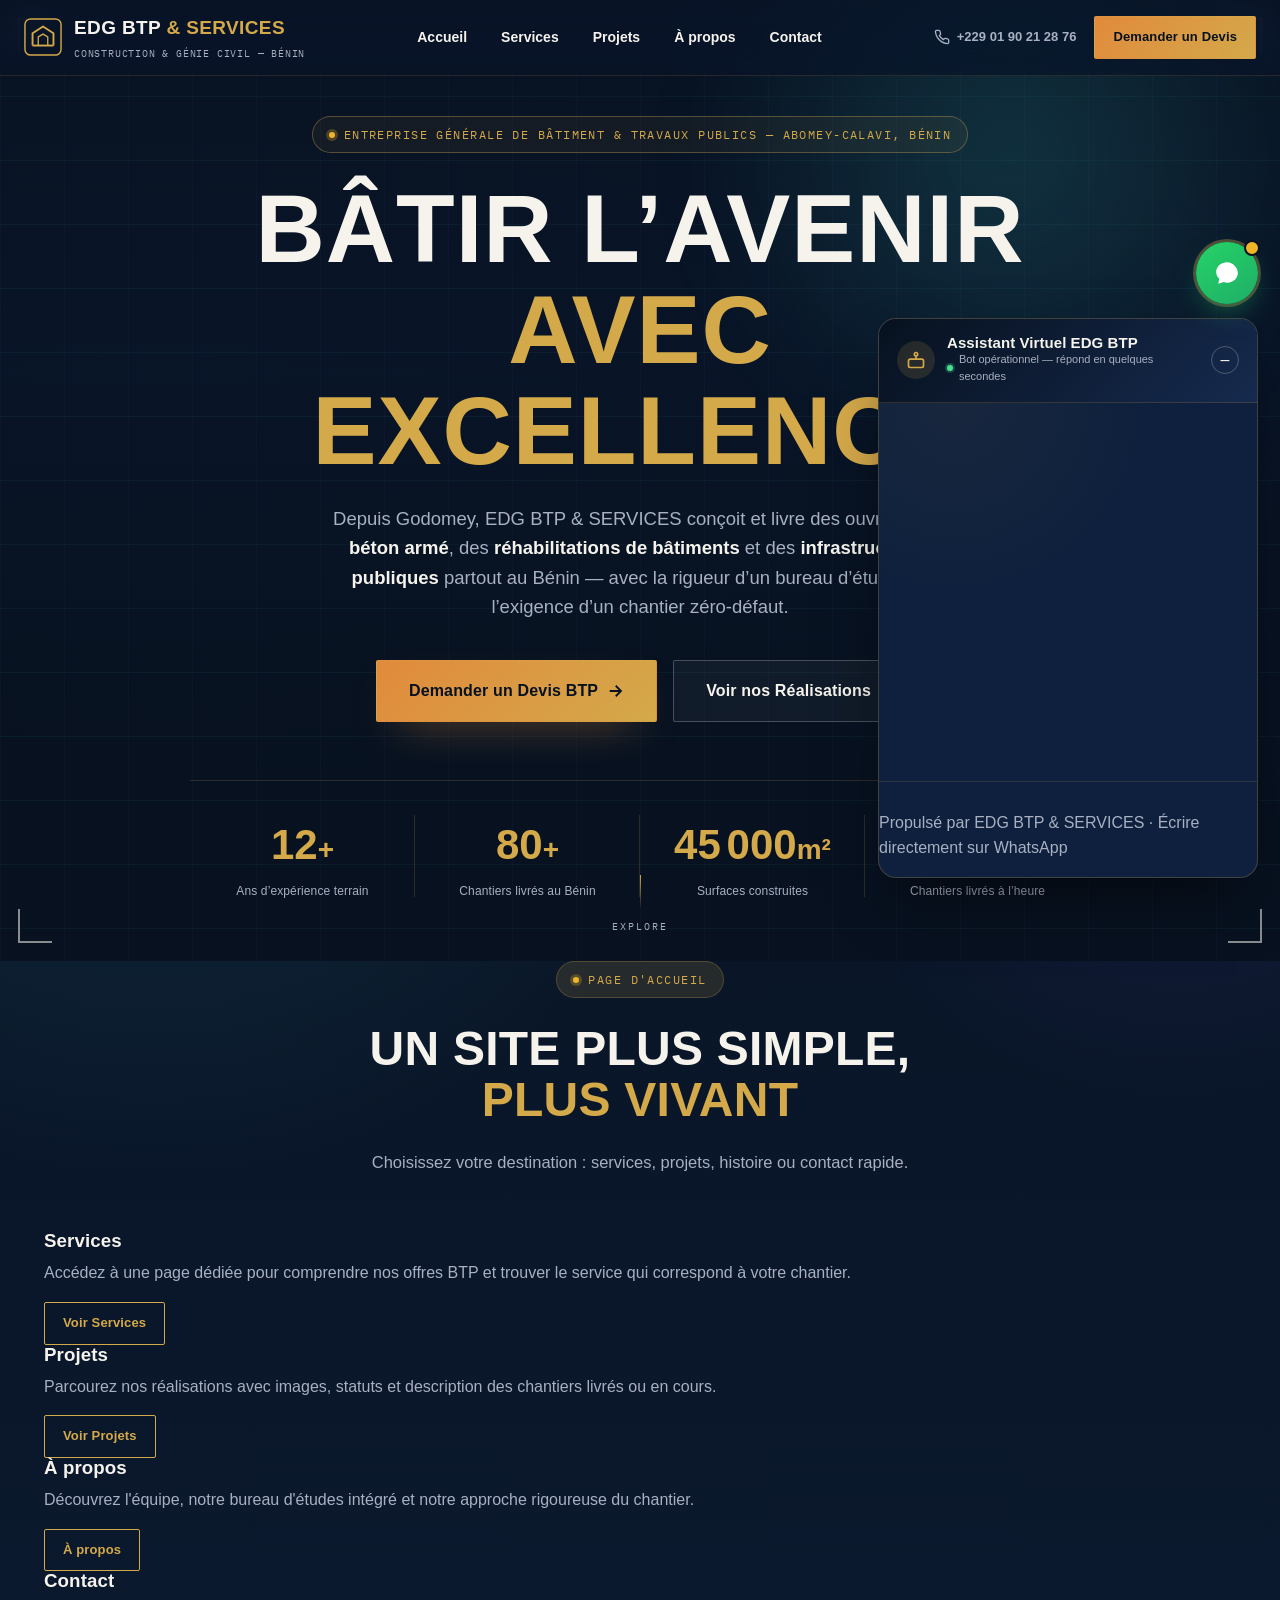
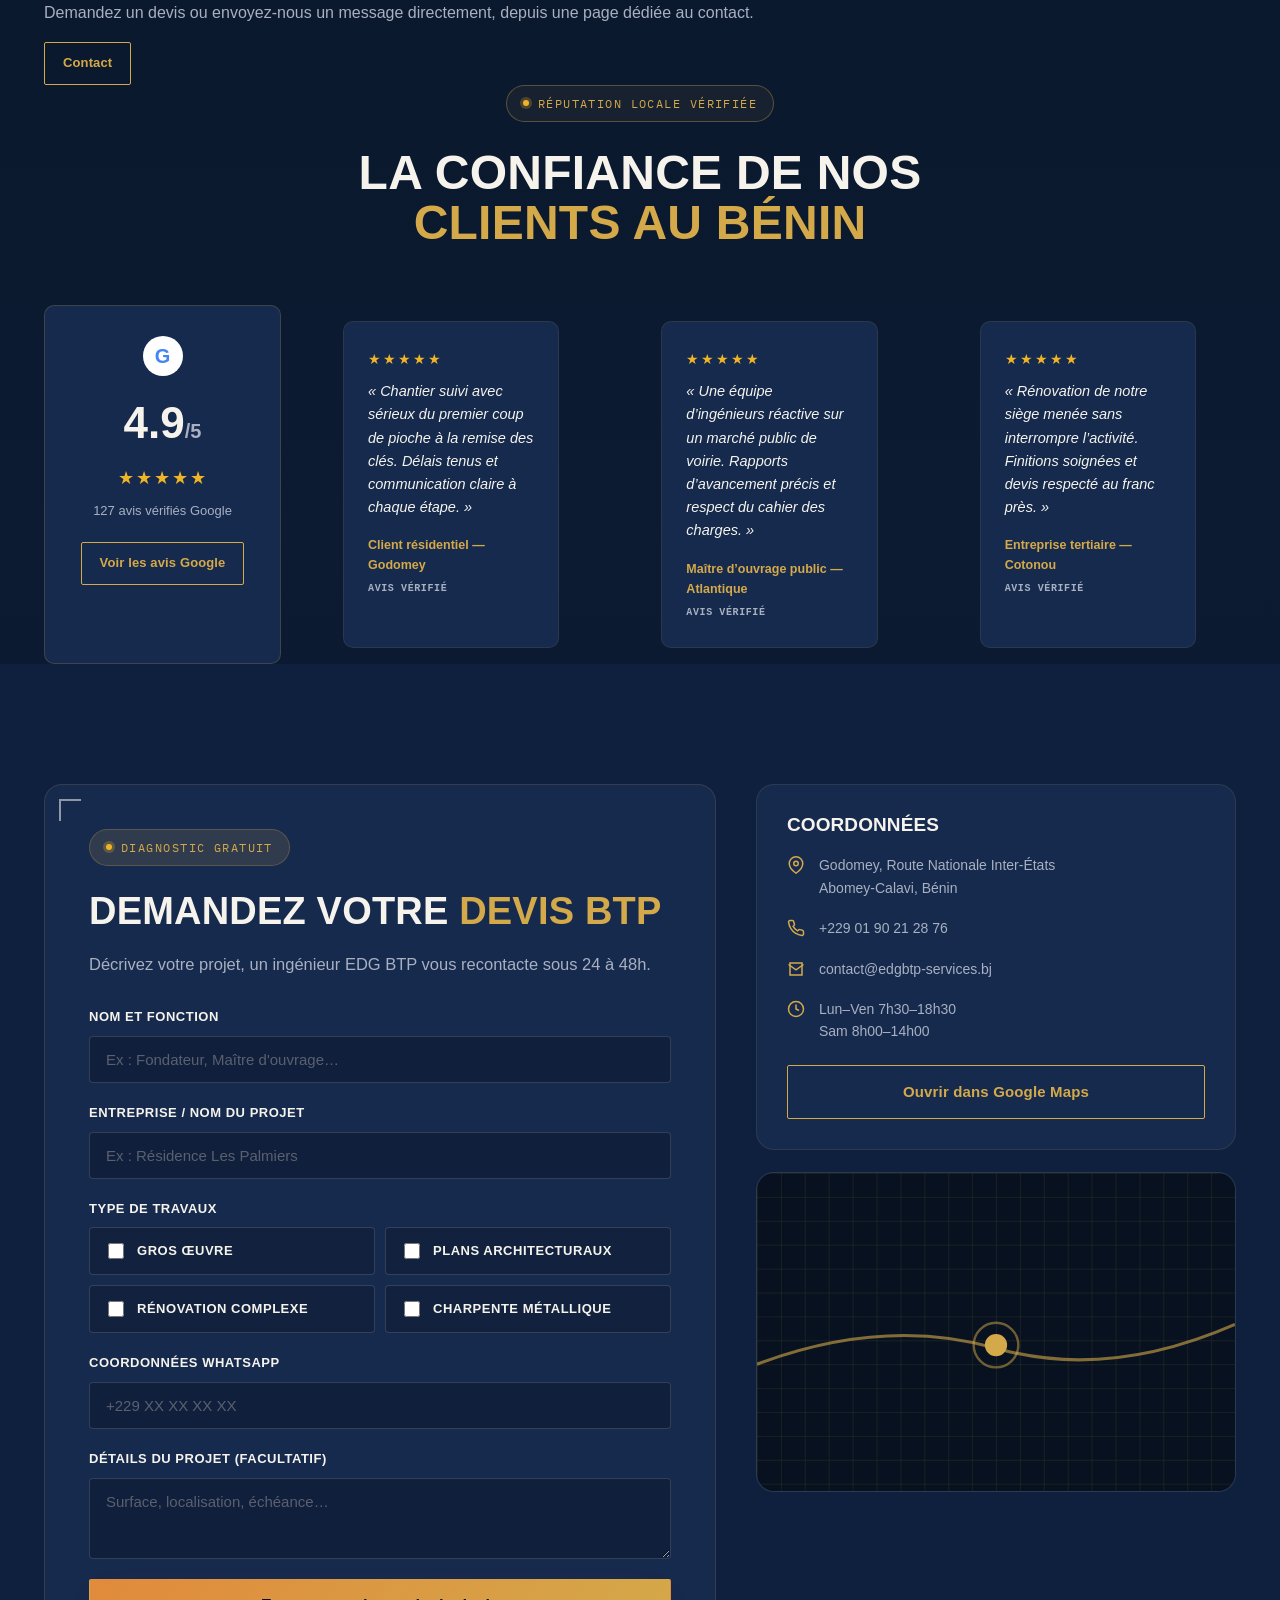
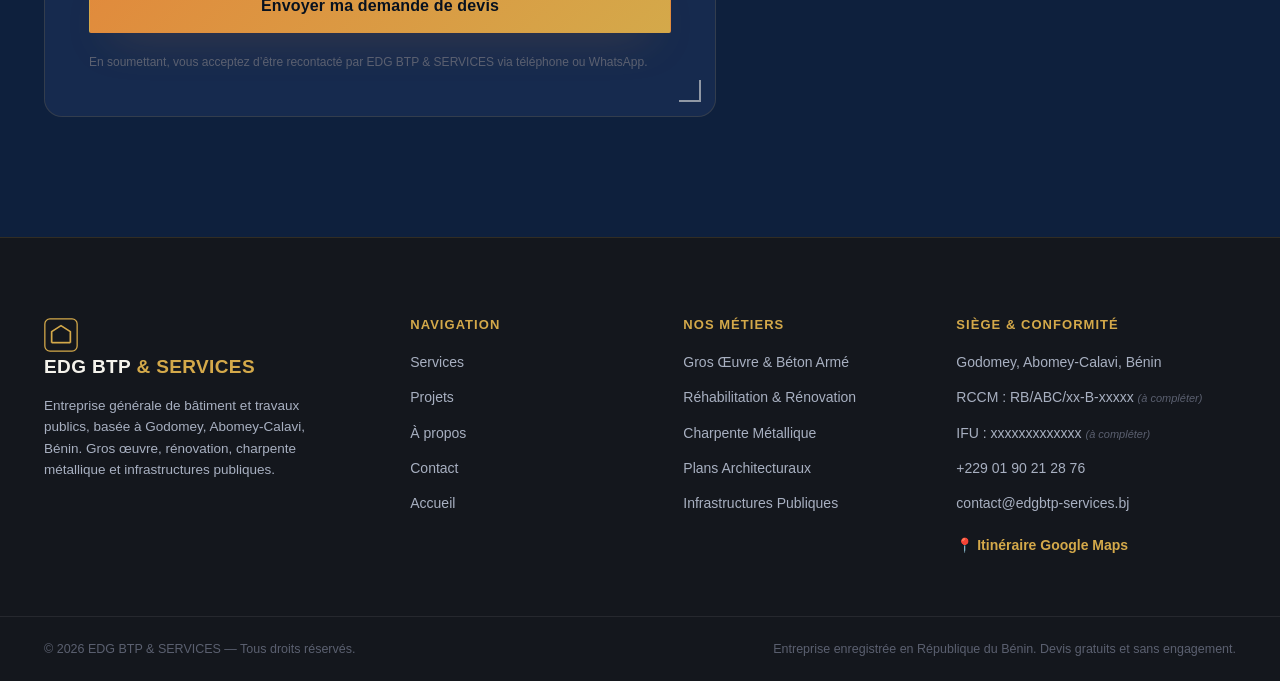
==== commit 5b8f921c: "second commit" ====
--- a/index.html
+++ b/index.html
@@ -148,11 +148,11 @@
     </a>
 
     <nav class="main-nav" id="mainNav" aria-label="Navigation principale">
-      <a href="#expertise">Expertise</a>
-      <a href="#realisations">Réalisations</a>
-      <a href="#apropos">À propos</a>
-      <a href="#avis">Avis clients</a>
-      <a href="#contact">Contact</a>
+      <a href="index.html">Accueil</a>
+      <a href="services.html">Services</a>
+      <a href="projects.html">Projets</a>
+      <a href="about.html">À propos</a>
+      <a href="contact.html">Contact</a>
     </nav>
 
     <div class="header-actions">
@@ -160,7 +160,7 @@
         <svg width="16" height="16" viewBox="0 0 24 24" fill="none" stroke="currentColor" stroke-width="2"><path d="M22 16.92v3a2 2 0 0 1-2.18 2 19.79 19.79 0 0 1-8.63-3.07 19.5 19.5 0 0 1-6-6 19.79 19.79 0 0 1-3.07-8.67A2 2 0 0 1 4.11 2h3a2 2 0 0 1 2 1.72c.127.96.361 1.903.7 2.81a2 2 0 0 1-.45 2.11L8.09 9.91a16 16 0 0 0 6 6l1.27-1.27a2 2 0 0 1 2.11-.45c.907.339 1.85.573 2.81.7A2 2 0 0 1 22 16.92z"/></svg>
         <span>+229 01 90 21 28 76</span>
       </a>
-      <a href="#devis" class="btn btn-primary btn-sm">Demander un Devis</a>
+      <a href="contact.html" class="btn btn-primary btn-sm">Demander un Devis</a>
     </div>
 
     <button class="nav-toggle" id="navToggle" aria-label="Ouvrir le menu" aria-expanded="false" aria-controls="mainNav">
@@ -174,6 +174,10 @@
 <!-- ============================= HERO ============================= -->
 <section class="hero" id="accueil">
   <div class="hero-bg" aria-hidden="true">
+    <video autoplay muted loop playsinline poster="https://images.unsplash.com/photo-1504384308090-c894fdcc538d?auto=format&fit=crop&w=1600&q=80">
+      <source src="https://www.w3schools.com/html/mov_bbb.mp4" type="video/mp4">
+      Votre navigateur ne prend pas en charge la vidéo de fond.
+    </video>
     <div class="blueprint-grid"></div>
     <div class="hero-glow"></div>
   </div>
@@ -201,11 +205,11 @@
     </p>
 
     <div class="hero-actions" data-reveal>
-      <a href="#devis" class="btn btn-primary btn-lg">
+      <a href="contact.html" class="btn btn-primary btn-lg">
         Demander un Devis BTP
         <svg width="18" height="18" viewBox="0 0 24 24" fill="none" stroke="currentColor" stroke-width="2.4"><path d="M5 12h14M13 5l7 7-7 7"/></svg>
       </a>
-      <a href="#realisations" class="btn btn-ghost btn-lg">
+      <a href="projects.html" class="btn btn-ghost btn-lg">
         Voir nos Réalisations
       </a>
     </div>
@@ -230,278 +234,47 @@
     </div>
   </div>
 
-  <a href="#expertise" class="scroll-cue" aria-label="Défiler vers le bas">
+  <a href="#explore" class="scroll-cue" aria-label="Explorer les pages">
     <span class="scroll-cue-line"></span>
-    SCROLL
+    EXPLORE
   </a>
 </section>
 
-<!-- ============================= EXPERTISE ============================= -->
-<section class="expertise" id="expertise">
+<section class="landing-links" id="explore">
   <div class="container">
     <div class="section-head">
-      <p class="eyebrow eyebrow-dark" data-reveal><span class="eyebrow-dot"></span>Notre savoir-faire</p>
-      <h2 data-reveal>Cinq métiers, <span class="text-gold">une seule exigence</span></h2>
-      <p class="section-lede" data-reveal>De l&rsquo;étude technique à la livraison, EDG BTP &amp; SERVICES maîtrise l&rsquo;ensemble de la chaîne de construction.</p>
-    </div>
-
-    <div class="expertise-grid">
-      <article class="expertise-card" data-reveal>
-        <span class="card-corner tl" aria-hidden="true"></span><span class="card-corner br" aria-hidden="true"></span>
-        <div class="expertise-icon">
-          <svg width="30" height="30" viewBox="0 0 24 24" fill="none" stroke="currentColor" stroke-width="1.6"><path d="M3 21h18M5 21V7l7-4 7 4v14M9 21v-6h6v6M9 12h.01M15 12h.01M9 9h.01M15 9h.01"/></svg>
-        </div>
-        <span class="expertise-code">BTP-01</span>
-        <h3>Gros Œuvre &amp; Béton Armé</h3>
-        <p>Fondations, structures porteuses, dalles et voiles en béton armé, exécutés selon les normes CEBTP et les plans d&rsquo;ingénieur.</p>
+      <p class="eyebrow eyebrow-dark" data-reveal><span class="eyebrow-dot"></span>Page d'accueil</p>
+      <h2 data-reveal>Un site plus simple, <span class="text-gold">plus vivant</span></h2>
+      <p class="section-lede" data-reveal>Choisissez votre destination : services, projets, histoire ou contact rapide.</p>
+    </div>
+    <div class="landing-grid">
+      <article class="landing-card" data-reveal>
+        <h3>Services</h3>
+        <p>Accédez à une page dédiée pour comprendre nos offres BTP et trouver le service qui correspond à votre chantier.</p>
+        <a href="services.html" class="btn btn-outline btn-sm">Voir Services</a>
       </article>
-
-      <article class="expertise-card" data-reveal>
-        <span class="card-corner tl" aria-hidden="true"></span><span class="card-corner br" aria-hidden="true"></span>
-        <div class="expertise-icon">
-          <svg width="30" height="30" viewBox="0 0 24 24" fill="none" stroke="currentColor" stroke-width="1.6"><path d="M3 7l9-4 9 4M4 10v10h16V10M9 21v-6h6v6M12 3v7"/></svg>
-        </div>
-        <span class="expertise-code">BTP-02</span>
-        <h3>Réhabilitation &amp; Rénovation</h3>
-        <p>Remise à niveau structurelle, extensions et rénovations complexes de bâtiments résidentiels, tertiaires et administratifs.</p>
+      <article class="landing-card" data-reveal>
+        <h3>Projets</h3>
+        <p>Parcourez nos réalisations avec images, statuts et description des chantiers livrés ou en cours.</p>
+        <a href="projects.html" class="btn btn-outline btn-sm">Voir Projets</a>
       </article>
-
-      <article class="expertise-card" data-reveal>
-        <span class="card-corner tl" aria-hidden="true"></span><span class="card-corner br" aria-hidden="true"></span>
-        <div class="expertise-icon">
-          <svg width="30" height="30" viewBox="0 0 24 24" fill="none" stroke="currentColor" stroke-width="1.6"><path d="M4 21V10l8-6 8 6v11M4 21h16M8 21v-7h8v7M4 10l8 4 8-4"/></svg>
-        </div>
-        <span class="expertise-code">BTP-03</span>
-        <h3>Charpente Métallique</h3>
-        <p>Conception et montage de charpentes et hangars métalliques industriels, calculés pour la résilience climatique locale.</p>
+      <article class="landing-card" data-reveal>
+        <h3>À propos</h3>
+        <p>Découvrez l'équipe, notre bureau d'études intégré et notre approche rigoureuse du chantier.</p>
+        <a href="about.html" class="btn btn-outline btn-sm">À propos</a>
       </article>
-
-      <article class="expertise-card" data-reveal>
-        <span class="card-corner tl" aria-hidden="true"></span><span class="card-corner br" aria-hidden="true"></span>
-        <div class="expertise-icon">
-          <svg width="30" height="30" viewBox="0 0 24 24" fill="none" stroke="currentColor" stroke-width="1.6"><path d="M3 3h18v18H3zM3 9h18M9 21V9"/></svg>
-        </div>
-        <span class="expertise-code">BTP-04</span>
-        <h3>Plans Architecturaux &amp; Études</h3>
-        <p>Conception architecturale, plans d&rsquo;exécution et études de structure pour sécuriser chaque projet avant le premier coup de pioche.</p>
+      <article class="landing-card" data-reveal>
+        <h3>Contact</h3>
+        <p>Demandez un devis ou envoyez-nous un message directement, depuis une page dédiée au contact.</p>
+        <a href="contact.html" class="btn btn-outline btn-sm">Contact</a>
       </article>
-
-      <article class="expertise-card" data-reveal>
-        <span class="card-corner tl" aria-hidden="true"></span><span class="card-corner br" aria-hidden="true"></span>
-        <div class="expertise-icon">
-          <svg width="30" height="30" viewBox="0 0 24 24" fill="none" stroke="currentColor" stroke-width="1.6"><path d="M3 17l4-6 4 3 4-8 6 11M3 21h18"/></svg>
-        </div>
-        <span class="expertise-code">BTP-05</span>
-        <h3>Infrastructures Publiques &amp; VRD</h3>
-        <p>Voirie, réseaux divers, drainage et ouvrages d&rsquo;assainissement pour les marchés publics et privés.</p>
-      </article>
-
-      <article class="expertise-card expertise-card--cta" data-reveal>
-        <h3>Un projet en tête ?</h3>
-        <p>Nos ingénieurs étudient votre cahier des charges et reviennent avec un chiffrage clair.</p>
-        <a href="#devis" class="btn btn-primary btn-sm">Démarrer un diagnostic</a>
-      </article>
     </div>
   </div>
 </section>
 
-<!-- ============================= PORTFOLIO ============================= -->
-<section class="portfolio" id="realisations">
-  <div class="container">
-    <div class="section-head">
-      <p class="eyebrow" data-reveal><span class="eyebrow-dot"></span>Preuves de terrain</p>
-      <h2 data-reveal>Chantiers réels <span class="text-gold">au Bénin</span></h2>
-      <p class="section-lede" data-reveal>Un aperçu des ouvrages actuellement en cours ou livrés par nos équipes, du gros œuvre à l&rsquo;infrastructure publique.</p>
-    </div>
-
-    <div class="portfolio-filters" role="tablist" aria-label="Filtrer les réalisations" data-reveal>
-      <button class="filter-chip is-active" data-filter="all" role="tab" aria-selected="true">Tous</button>
-      <button class="filter-chip" data-filter="gros-oeuvre" role="tab" aria-selected="false">Gros Œuvre</button>
-      <button class="filter-chip" data-filter="renovation" role="tab" aria-selected="false">Rénovation</button>
-      <button class="filter-chip" data-filter="charpente" role="tab" aria-selected="false">Charpente Métallique</button>
-      <button class="filter-chip" data-filter="infrastructure" role="tab" aria-selected="false">Infrastructure Publique</button>
-    </div>
-
-    <div class="portfolio-grid" id="portfolioGrid">
-
-      <article class="project-card" data-category="gros-oeuvre" data-reveal>
-        <div class="project-media project-media--01">
-          <span class="card-corner tl" aria-hidden="true"></span><span class="card-corner br" aria-hidden="true"></span>
-          <span class="project-tag">Gros Œuvre</span>
-          <span class="project-code">CHANTIER N°014</span>
-        </div>
-        <div class="project-body">
-          <h3>Résidence R+2 — Godomey</h3>
-          <p class="project-loc">📍 Abomey-Calavi, Bénin</p>
-          <p>Structure complète en béton armé, fondations spéciales sur sol argileux, livraison clé en main.</p>
-          <div class="progress-row">
-            <div class="progress-bar"><span style="width:100%" data-progress="100"></span></div>
-            <span class="progress-pct">100%</span>
-          </div>
-          <span class="status-pill status-done">Livré</span>
-        </div>
-      </article>
-
-      <article class="project-card" data-category="renovation" data-reveal>
-        <div class="project-media project-media--02">
-          <span class="card-corner tl" aria-hidden="true"></span><span class="card-corner br" aria-hidden="true"></span>
-          <span class="project-tag">Rénovation Complexe</span>
-          <span class="project-code">CHANTIER N°021</span>
-        </div>
-        <div class="project-body">
-          <h3>Réhabilitation Siège Administratif</h3>
-          <p class="project-loc">📍 Cotonou, Bénin</p>
-          <p>Reprise en sous-œuvre, renforcement structurel et remise aux normes électriques d&rsquo;un immeuble de bureaux.</p>
-          <div class="progress-row">
-            <div class="progress-bar"><span style="width:85%" data-progress="85"></span></div>
-            <span class="progress-pct">85%</span>
-          </div>
-          <span class="status-pill status-progress">En cours</span>
-        </div>
-      </article>
-
-      <article class="project-card" data-category="charpente" data-reveal>
-        <div class="project-media project-media--03">
-          <span class="card-corner tl" aria-hidden="true"></span><span class="card-corner br" aria-hidden="true"></span>
-          <span class="project-tag">Charpente Métallique</span>
-          <span class="project-code">CHANTIER N°009</span>
-        </div>
-        <div class="project-body">
-          <h3>Hangar Industriel</h3>
-          <p class="project-loc">📍 Zone Industrielle, Calavi</p>
-          <p>Charpente métallique de grande portée pour entrepôt logistique, bardage et couverture isolée.</p>
-          <div class="progress-row">
-            <div class="progress-bar"><span style="width:100%" data-progress="100"></span></div>
-            <span class="progress-pct">100%</span>
-          </div>
-          <span class="status-pill status-done">Livré</span>
-        </div>
-      </article>
-
-      <article class="project-card" data-category="infrastructure" data-reveal>
-        <div class="project-media project-media--04">
-          <span class="card-corner tl" aria-hidden="true"></span><span class="card-corner br" aria-hidden="true"></span>
-          <span class="project-tag">Infrastructure Publique</span>
-          <span class="project-code">CHANTIER N°027</span>
-        </div>
-        <div class="project-body">
-          <h3>Voirie &amp; Drainage</h3>
-          <p class="project-loc">📍 Abomey-Calavi, Bénin</p>
-          <p>Réalisation de voirie bitumée et de réseaux d&rsquo;assainissement pluvial pour un lotissement communal.</p>
-          <div class="progress-row">
-            <div class="progress-bar"><span style="width:60%" data-progress="60"></span></div>
-            <span class="progress-pct">60%</span>
-          </div>
-          <span class="status-pill status-progress">En cours</span>
-        </div>
-      </article>
-
-      <article class="project-card" data-category="gros-oeuvre" data-reveal>
-        <div class="project-media project-media--05">
-          <span class="card-corner tl" aria-hidden="true"></span><span class="card-corner br" aria-hidden="true"></span>
-          <span class="project-tag">Plans + Gros Œuvre</span>
-          <span class="project-code">CHANTIER N°033</span>
-        </div>
-        <div class="project-body">
-          <h3>Villa Duplex Standing</h3>
-          <p class="project-loc">📍 Akpakpa, Cotonou</p>
-          <p>Étude architecturale sur-mesure et exécution du gros œuvre d&rsquo;une villa duplex haut de gamme.</p>
-          <div class="progress-row">
-            <div class="progress-bar"><span style="width:100%" data-progress="100"></span></div>
-            <span class="progress-pct">100%</span>
-          </div>
-          <span class="status-pill status-done">Livré</span>
-        </div>
-      </article>
-
-      <article class="project-card" data-category="infrastructure" data-reveal>
-        <div class="project-media project-media--06">
-          <span class="card-corner tl" aria-hidden="true"></span><span class="card-corner br" aria-hidden="true"></span>
-          <span class="project-tag">Bâtiment Public</span>
-          <span class="project-code">CHANTIER N°041</span>
-        </div>
-        <div class="project-body">
-          <h3>Extension École Primaire</h3>
-          <p class="project-loc">📍 Zè, Département de l&rsquo;Atlantique</p>
-          <p>Construction de deux modules de classes supplémentaires et d&rsquo;un bloc sanitaire dans le cadre d&rsquo;un marché public.</p>
-          <div class="progress-row">
-            <div class="progress-bar"><span style="width:40%" data-progress="40"></span></div>
-            <span class="progress-pct">40%</span>
-          </div>
-          <span class="status-pill status-progress">En cours</span>
-        </div>
-      </article>
-
-    </div>
-  </div>
-</section>
-
-<!-- ============================= STATS BAND ============================= -->
-<section class="stats-band">
-  <div class="container stats-band-inner">
-    <div class="band-stat" data-reveal>
-      <span class="band-num" data-count="12">0</span><span class="stat-suffix">ans</span>
-      <p>d&rsquo;expertise BTP au Bénin</p>
-    </div>
-    <div class="band-stat" data-reveal>
-      <span class="band-num" data-count="80">0</span><span class="stat-suffix">+</span>
-      <p>chantiers menés à terme</p>
-    </div>
-    <div class="band-stat" data-reveal>
-      <span class="band-num" data-count="24">0</span><span class="stat-suffix">/7</span>
-      <p>ingénieur de permanence</p>
-    </div>
-    <div class="band-stat" data-reveal>
-      <span class="band-num" data-count="4">0</span><span class="stat-suffix">.9★</span>
-      <p>note moyenne clients</p>
-    </div>
-  </div>
-</section>
-
-<!-- ============================= À PROPOS ============================= -->
-<section class="about" id="apropos">
-  <div class="container about-grid">
-    <div class="about-visual" data-reveal>
-      <span class="corner tl" aria-hidden="true"></span><span class="corner tr" aria-hidden="true"></span>
-      <span class="corner bl" aria-hidden="true"></span><span class="corner br" aria-hidden="true"></span>
-      <svg viewBox="0 0 400 460" class="blueprint-illustration" role="img" aria-label="Schéma technique d&rsquo;un bâtiment en coupe">
-        <defs><pattern id="gridpat" width="20" height="20" patternUnits="userSpaceOnUse"><path d="M20 0H0V20" fill="none" stroke="rgba(212,169,74,0.12)" stroke-width="1"/></pattern></defs>
-        <rect width="400" height="460" fill="url(#gridpat)"/>
-        <g fill="none" stroke="#D4A94A" stroke-width="1.4">
-          <rect x="70" y="140" width="260" height="270"/>
-          <line x1="70" y1="200" x2="330" y2="200"/>
-          <line x1="70" y1="260" x2="330" y2="260"/>
-          <line x1="70" y1="320" x2="330" y2="320"/>
-          <line x1="150" y1="140" x2="150" y2="410"/>
-          <line x1="250" y1="140" x2="250" y2="410"/>
-          <path d="M60 140 L200 50 L340 140" />
-        </g>
-        <g stroke="#8B8F98" stroke-width="0.8" opacity="0.7">
-          <line x1="70" y1="425" x2="330" y2="425"/>
-          <line x1="70" y1="418" x2="70" y2="432"/>
-          <line x1="330" y1="418" x2="330" y2="432"/>
-        </g>
-        <text x="200" y="444" fill="#8B8F98" font-family="IBM Plex Mono" font-size="11" text-anchor="middle">ÉLÉVATION — ÉCH. 1:100</text>
-      </svg>
-    </div>
-
-    <div class="about-content" data-reveal>
-      <p class="eyebrow eyebrow-dark"><span class="eyebrow-dot"></span>Qui sommes-nous</p>
-      <h2>Un bureau d&rsquo;ingénieurs, <span class="text-gold">un esprit de chantier</span></h2>
-      <p>EDG BTP &amp; SERVICES est une entreprise générale de bâtiment et travaux publics implantée à Godomey, Abomey-Calavi. Nous réunissons ingénieurs en génie civil, conducteurs de travaux et équipes qualifiées pour livrer des ouvrages conformes, sûrs et durables partout au Bénin.</p>
-      <ul class="credential-list">
-        <li><strong>Bureau d&rsquo;études intégré</strong> — plans, métrés et calculs de structure en interne.</li>
-        <li><strong>Conduite de travaux rigoureuse</strong> — suivi de chantier hebdomadaire et reporting client.</li>
-        <li><strong>Matériaux contrôlés</strong> — approvisionnement suivi et essais béton en laboratoire.</li>
-        <li><strong>Marchés publics &amp; privés</strong> — expérience confirmée sur appels d&rsquo;offres institutionnels.</li>
-      </ul>
-      <a href="#contact" class="btn btn-outline">Rencontrer l&rsquo;équipe</a>
-    </div>
-  </div>
-</section>
-
-<!-- ============================= TRUST / SOCIAL PROOF ============================= -->
-<section class="trust" id="avis">
+</main>
+
+<!-- ============================= FOOTER ============================= -->
   <div class="container">
     <div class="section-head">
       <p class="eyebrow" data-reveal><span class="eyebrow-dot"></span>Réputation locale vérifiée</p>
@@ -635,11 +408,11 @@
 
     <div class="footer-col">
       <h4>Navigation</h4>
-      <a href="#expertise">Expertise</a>
-      <a href="#realisations">Réalisations</a>
-      <a href="#apropos">À propos</a>
-      <a href="#avis">Avis clients</a>
-      <a href="#devis">Devis BTP</a>
+      <a href="services.html">Services</a>
+      <a href="projects.html">Projets</a>
+      <a href="about.html">À propos</a>
+      <a href="contact.html">Contact</a>
+      <a href="index.html">Accueil</a>
     </div>
 
     <div class="footer-col">
@@ -699,7 +472,7 @@
         <h3 id="chatTitle">Assistant Virtuel EDG BTP</h3>
         <span class="chat-status"><span class="dot"></span> Bot opérationnel — répond en quelques secondes</span>
       </div>
-      <button class="chat-close" id="chatClose" aria-label="Réduire l'assistant">–</button>
+      <button type="button" class="chat-close" id="chatClose" aria-label="Réduire l'assistant">–</button>
     </div>
 
     <div class="chat-body" id="chatBody" aria-live="polite"></div>
--- a/styles.css
+++ b/styles.css
@@ -6,19 +6,24 @@
    ========================================================================== */
 
 :root{
-  --navy-deep:#0A1428;
-  --navy-panel:#0F1E3B;
-  --navy-elevated:#152A4E;
+  --navy-deep:#07111f;
+  --navy-panel:#0e203d;
+  --navy-elevated:#162a4e;
+  --surface:#0b1731;
   --charcoal:#14171D;
   --gold:#D4A94A;
   --gold-bright:#F0B429;
   --gold-dim:rgba(212,169,74,.14);
-  --concrete:#9296A2;
+  --accent-teal:#3EC5C4;
+  --accent-violet:#7D5BFF;
+  --accent-copper:#E18A3C;
+  --concrete:#A8B0C1;
   --concrete-dark:#5B6070;
   --off-white:#F5F3EC;
   --white:#FFFFFF;
   --whatsapp:#1FAE68;
   --whatsapp-bright:#25D366;
+  --shadow-glow:0 24px 70px -24px rgba(10,20,40,.55);
 
   --font-display:'Big Shoulders Display', sans-serif;
   --font-body:'Public Sans', -apple-system, BlinkMacSystemFont, sans-serif;
@@ -40,7 +45,10 @@
 }
 body{
   margin:0;
-  background:var(--navy-deep);
+  min-height:100vh;
+  background:radial-gradient(circle at 12% 14%, rgba(62,197,196,.16), transparent 18%),
+             radial-gradient(circle at 92% 18%, rgba(125,91,255,.12), transparent 12%),
+             linear-gradient(180deg, #07111f 0%, #0c1b32 55%, #07111f 100%);
   color:var(--off-white);
   font-family:var(--font-body);
   font-size:16px;
@@ -75,11 +83,11 @@
   white-space:nowrap;
 }
 .btn svg{transition:transform .3s var(--ease);}
-.btn-primary{background:var(--gold);color:var(--navy-deep);box-shadow:0 0 0 0 rgba(240,180,41,.5);}
-.btn-primary:hover{background:var(--gold-bright);transform:translateY(-2px);box-shadow:0 10px 24px -8px rgba(240,180,41,.55);}
+.btn-primary{background:linear-gradient(135deg, var(--accent-copper), var(--gold));color:var(--navy-deep);box-shadow:0 18px 45px -24px rgba(225,138,60,.84);}
+.btn-primary:hover{background:linear-gradient(135deg, var(--gold-bright), var(--accent-copper));transform:translateY(-2px);box-shadow:0 18px 55px -28px rgba(225,138,60,.7);}
 .btn-primary:hover svg{transform:translateX(3px);}
-.btn-ghost{background:transparent;color:var(--off-white);border-color:rgba(245,243,236,.3);}
-.btn-ghost:hover{border-color:var(--gold);color:var(--gold);transform:translateY(-2px);}
+.btn-ghost{background:rgba(255,255,255,.04);color:var(--off-white);border-color:rgba(245,243,236,.24);}
+.btn-ghost:hover{background:linear-gradient(135deg, rgba(62,197,196,.14), rgba(125,91,255,.14));border-color:rgba(62,197,196,.45);color:var(--gold);transform:translateY(-2px);}
 .btn-outline{background:transparent;color:var(--gold);border-color:var(--gold);}
 .btn-outline:hover{background:var(--gold);color:var(--navy-deep);}
 .btn-whatsapp{background:var(--whatsapp);color:#fff;}
@@ -127,18 +135,21 @@
 .hero{
   position:relative;min-height:100svh;display:flex;flex-direction:column;justify-content:center;
   padding:calc(var(--header-h) + 40px) 24px 60px;overflow:hidden;
-  background:radial-gradient(ellipse 120% 80% at 50% -10%, #16294C 0%, var(--navy-deep) 60%);
-}
-.hero-bg{position:absolute;inset:0;z-index:0;}
+  background:linear-gradient(180deg, rgba(8,18,33,.95) 0%, rgba(11,27,53,.95) 40%, rgba(8,18,33,.95) 100%);
+}
+.hero-bg{position:absolute;inset:0;z-index:0;overflow:hidden;}
+.hero-bg video{position:absolute;inset:0;width:100%;height:100%;object-fit:cover;filter:brightness(.45) contrast(1.05) saturate(1.2);}
+.hero-bg::before{content:'';position:absolute;inset:0;background:linear-gradient(180deg, rgba(7,17,31,.34) 0%, rgba(7,17,31,.76) 58%, rgba(7,17,31,.92) 100%);}
 .blueprint-grid{
   position:absolute;inset:-10%;
-  background-image:linear-gradient(rgba(212,169,74,.07) 1px, transparent 1px),linear-gradient(90deg, rgba(212,169,74,.07) 1px, transparent 1px);
-  background-size:56px 56px;
-  mask-image:radial-gradient(ellipse 70% 60% at 50% 35%, black 20%, transparent 80%);
-  animation:driftGrid 40s linear infinite;
-}
-@keyframes driftGrid{from{transform:translate(0,0);}to{transform:translate(56px,56px);}}
-.hero-glow{position:absolute;top:-20%;right:-10%;width:60%;height:70%;background:radial-gradient(circle, rgba(212,169,74,.16), transparent 65%);filter:blur(40px);}
+  background-image:linear-gradient(rgba(62,197,196,.08) 1px, transparent 1px),linear-gradient(90deg, rgba(125,91,255,.08) 1px, transparent 1px);
+  background-size:64px 64px;
+  pointer-events:none;
+  opacity:.7;
+  animation:driftGrid 36s linear infinite;
+}
+@keyframes driftGrid{from{transform:translate(0,0);}to{transform:translate(64px,64px);}}
+.hero-glow{position:absolute;top:-20%;right:-8%;width:58%;height:72%;background:radial-gradient(circle, rgba(62,197,196,.18), transparent 62%);filter:blur(44px);}
 
 .corner-frame{position:absolute;inset:18px;pointer-events:none;z-index:1;}
 .corner{position:absolute;width:34px;height:34px;border-color:var(--gold);opacity:.55;}
@@ -246,18 +257,29 @@
 .project-card.is-hidden{display:none;}
 
 .project-media{
-  position:relative;height:210px;
-  display:flex;flex-direction:column;justify-content:space-between;padding:16px;
-  background-size:cover;
-}
-.project-media--01{background:repeating-linear-gradient(135deg, #1A3057 0 14px, #16294C 14px 28px);}
-.project-media--02{background:repeating-linear-gradient(45deg, #263A63 0 14px, #1A2A4C 14px 28px);}
-.project-media--03{background:repeating-linear-gradient(115deg, #2C2216 0 14px, #1E1810 14px 28px);}
-.project-media--04{background:repeating-linear-gradient(65deg, #1D3327 0 14px, #142418 14px 28px);}
-.project-media--05{background:repeating-linear-gradient(160deg, #33261B 0 14px, #241B13 14px 28px);}
-.project-media--06{background:repeating-linear-gradient(20deg, #26314A 0 14px, #1A2237 14px 28px);}
+  position:relative;height:240px;
+  overflow:hidden;
+  display:flex;flex-direction:column;justify-content:space-between;
+  background:#091627;
+}
+.project-media img{
+  position:absolute;inset:0;width:100%;height:100%;object-fit:cover;
+  transition:transform .7s var(--ease), filter .7s var(--ease);
+}
 .project-media::after{
-  content:"";position:absolute;inset:0;
+  content:"";position:absolute;inset:0;background:linear-gradient(180deg, rgba(10,20,40,0) 28%, rgba(10,20,40,.88) 100%);pointer-events:none;
+}
+.project-media .project-tag,
+.project-media .project-code{
+  position:relative;z-index:1;
+}
+.project-card:hover img{transform:scale(1.08);filter:brightness(.95);}
+.project-media--01{background:linear-gradient(135deg, rgba(7,17,31,.55), rgba(10,32,65,.4));}
+.project-media--02{background:linear-gradient(145deg, rgba(12,24,54,.6), rgba(35,56,87,.35));}
+.project-media--03{background:linear-gradient(135deg, rgba(16,24,35,.7), rgba(61,42,27,.3));}
+.project-media--04{background:linear-gradient(160deg, rgba(21,37,35,.65), rgba(16,28,33,.35));}
+.project-media--05{background:linear-gradient(120deg, rgba(31,20,15,.6), rgba(44,26,22,.3));}
+.project-media--06{background:linear-gradient(100deg, rgba(22,32,54,.6), rgba(13,22,35,.35));}
   background-image:linear-gradient(rgba(212,169,74,.09) 1px, transparent 1px),linear-gradient(90deg, rgba(212,169,74,.09) 1px, transparent 1px);
   background-size:24px 24px;
 }
@@ -446,7 +468,7 @@
 .chat-panel-title h3{font-size:15px;margin:0;color:var(--off-white);font-family:var(--font-body);font-weight:800;}
 .chat-status{display:flex;align-items:center;gap:6px;font-size:11px;color:var(--concrete);}
 .chat-status .dot{width:6px;height:6px;border-radius:50%;background:#4ADE94;box-shadow:0 0 0 2px rgba(74,222,148,.25);}
-.chat-close{background:none;border:1px solid rgba(245,243,236,.25);color:var(--off-white);width:28px;height:28px;border-radius:50%;font-size:16px;cursor:pointer;flex:none;line-height:1;}
+.chat-close{position:relative;z-index:2;background:none;border:1px solid rgba(245,243,236,.25);color:var(--off-white);width:28px;height:28px;border-radius:50%;font-size:16px;cursor:pointer;flex:none;line-height:1;}
 .chat-close:hover{border-color:var(--gold);color:var(--gold);}
 
 .chat-body{flex:1;overflow-y:auto;padding:18px;display:flex;flex-direction:column;gap:12px;background:
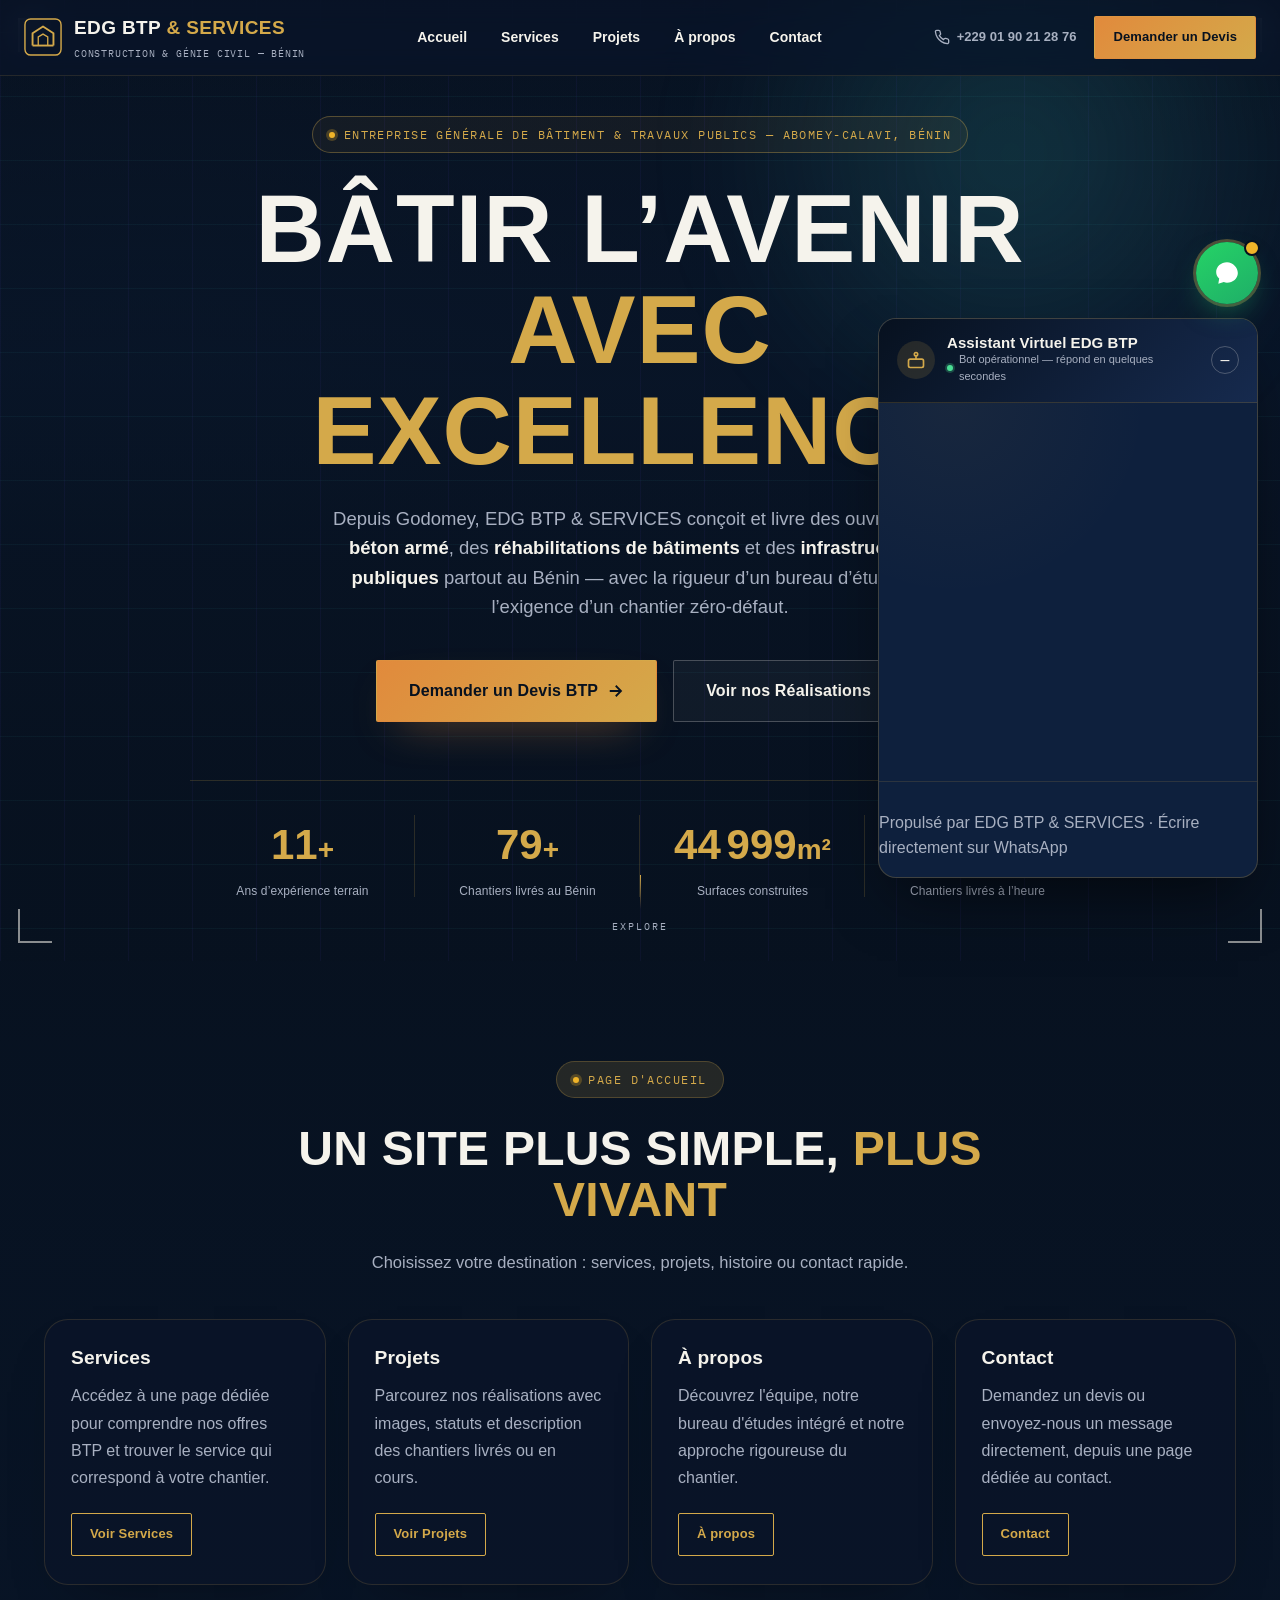
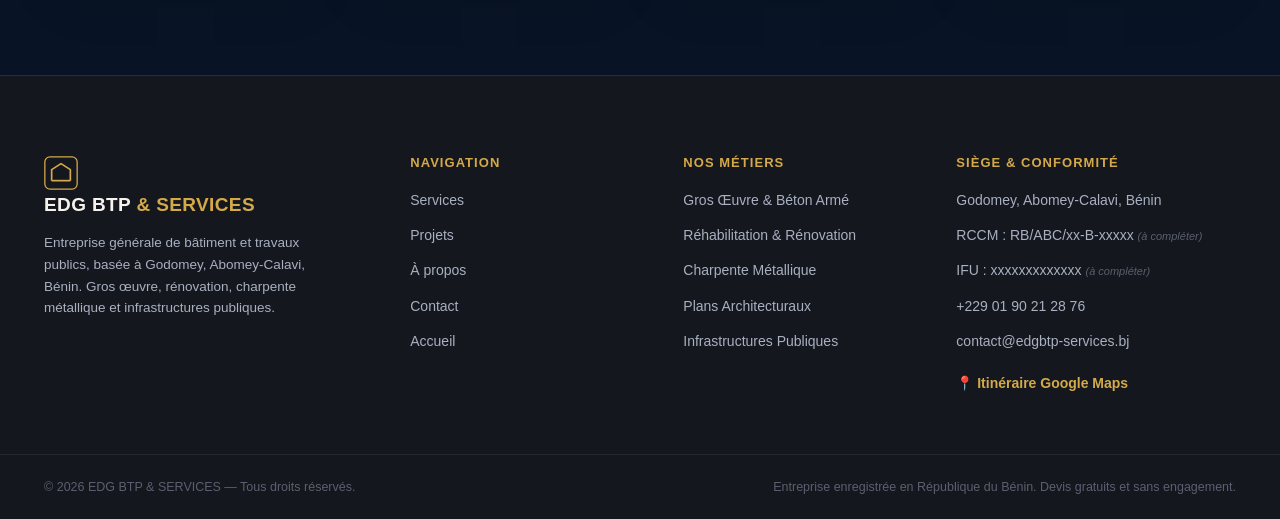
==== commit f06a9899: "fifth commit" ====
--- a/index.html
+++ b/index.html
@@ -275,127 +275,6 @@
 </main>
 
 <!-- ============================= FOOTER ============================= -->
-  <div class="container">
-    <div class="section-head">
-      <p class="eyebrow" data-reveal><span class="eyebrow-dot"></span>Réputation locale vérifiée</p>
-      <h2 data-reveal>La confiance de nos <span class="text-gold">clients au Bénin</span></h2>
-    </div>
-
-    <div class="trust-grid">
-      <div class="rating-card" data-reveal>
-        <span class="google-g" aria-hidden="true">G</span>
-        <div class="rating-score">4.9<span>/5</span></div>
-        <div class="stars" aria-label="4,9 sur 5 étoiles">★★★★★</div>
-        <p>127 avis vérifiés Google</p>
-        <a href="https://www.google.com/maps/place/EDG+BTP+%26+SERVICES/@6.4081539,2.2456874,17z/data=!3m1!4b1!4m6!3m5!1s0x1024a7e8b8cb074f:0x887a2db29287c5c2!8m2!3d6.4081539!4d2.2482677!16s%2Fg%2F11zb797s4n?entry=ttu&g_ep=EgoyMDI2MDYyOC4wIKXMDSoASAFQAw%3D%3D" target="_blank" rel="noopener" class="btn btn-outline btn-sm">Voir les avis Google</a>
-      </div>
-
-      <blockquote class="testimonial-card" data-reveal>
-        <div class="stars sm" aria-hidden="true">★★★★★</div>
-        <p>&laquo; Chantier suivi avec sérieux du premier coup de pioche à la remise des clés. Délais tenus et communication claire à chaque étape. &raquo;</p>
-        <footer>Client résidentiel — Godomey <span class="verified">Avis vérifié</span></footer>
-      </blockquote>
-
-      <blockquote class="testimonial-card" data-reveal>
-        <div class="stars sm" aria-hidden="true">★★★★★</div>
-        <p>&laquo; Une équipe d&rsquo;ingénieurs réactive sur un marché public de voirie. Rapports d&rsquo;avancement précis et respect du cahier des charges. &raquo;</p>
-        <footer>Maître d&rsquo;ouvrage public — Atlantique <span class="verified">Avis vérifié</span></footer>
-      </blockquote>
-
-      <blockquote class="testimonial-card" data-reveal>
-        <div class="stars sm" aria-hidden="true">★★★★★</div>
-        <p>&laquo; Rénovation de notre siège menée sans interrompre l&rsquo;activité. Finitions soignées et devis respecté au franc près. &raquo;</p>
-        <footer>Entreprise tertiaire — Cotonou <span class="verified">Avis vérifié</span></footer>
-      </blockquote>
-    </div>
-  </div>
-</section>
-
-<!-- ============================= DEVIS / CONTACT ============================= -->
-<section class="contact" id="contact">
-  <div class="container contact-grid">
-    <div class="contact-form-wrap" data-reveal id="devis">
-      <span class="corner tl" aria-hidden="true"></span><span class="corner br" aria-hidden="true"></span>
-      <p class="eyebrow eyebrow-dark"><span class="eyebrow-dot"></span>Diagnostic gratuit</p>
-      <h2>Demandez votre <span class="text-gold">Devis BTP</span></h2>
-      <p class="section-lede">Décrivez votre projet, un ingénieur EDG BTP vous recontacte sous 24 à 48h.</p>
-
-      <form id="quoteForm" class="quote-form" novalidate>
-        <div class="form-row">
-          <label for="qName">Nom et fonction</label>
-          <input type="text" id="qName" name="qName" placeholder="Ex : Fondateur, Maître d'ouvrage…" required>
-        </div>
-        <div class="form-row">
-          <label for="qCompany">Entreprise / Nom du projet</label>
-          <input type="text" id="qCompany" name="qCompany" placeholder="Ex : Résidence Les Palmiers">
-        </div>
-        <div class="form-row">
-          <label>Type de travaux</label>
-          <div class="checkbox-grid">
-            <label class="checkbox-chip"><input type="checkbox" name="qType" value="Gros Œuvre"><span>Gros Œuvre</span></label>
-            <label class="checkbox-chip"><input type="checkbox" name="qType" value="Plans Architecturaux"><span>Plans Architecturaux</span></label>
-            <label class="checkbox-chip"><input type="checkbox" name="qType" value="Rénovation Complexe"><span>Rénovation Complexe</span></label>
-            <label class="checkbox-chip"><input type="checkbox" name="qType" value="Charpente Métallique"><span>Charpente Métallique</span></label>
-          </div>
-        </div>
-        <div class="form-row">
-          <label for="qWhatsapp">Coordonnées WhatsApp</label>
-          <input type="tel" id="qWhatsapp" name="qWhatsapp" placeholder="+229 XX XX XX XX" required>
-        </div>
-        <div class="form-row">
-          <label for="qMessage">Détails du projet (facultatif)</label>
-          <textarea id="qMessage" name="qMessage" rows="3" placeholder="Surface, localisation, échéance…"></textarea>
-        </div>
-        <button type="submit" class="btn btn-primary btn-lg btn-block">Envoyer ma demande de devis</button>
-        <p class="form-note">En soumettant, vous acceptez d&rsquo;être recontacté par EDG BTP &amp; SERVICES via téléphone ou WhatsApp.</p>
-      </form>
-
-      <div class="form-success" id="formSuccess" hidden>
-        <div class="success-check" aria-hidden="true">✓</div>
-        <h3>Diagnostic validé !</h3>
-        <p>Monsieur le Fondateur ou un ingénieur de permanence vous recontactera sous peu.</p>
-        <a href="https://wa.me/2290190212876" target="_blank" rel="noopener" class="btn btn-whatsapp">Continuer sur WhatsApp</a>
-      </div>
-    </div>
-
-    <aside class="contact-side" data-reveal>
-      <div class="side-card">
-        <h3>Coordonnées</h3>
-        <ul class="side-list">
-          <li>
-            <svg width="18" height="18" viewBox="0 0 24 24" fill="none" stroke="currentColor" stroke-width="2"><path d="M21 10c0 7-9 13-9 13s-9-6-9-13a9 9 0 0118 0z"/><circle cx="12" cy="10" r="3"/></svg>
-            <span>Godomey, Route Nationale Inter-États<br>Abomey-Calavi, Bénin</span>
-          </li>
-          <li>
-            <svg width="18" height="18" viewBox="0 0 24 24" fill="none" stroke="currentColor" stroke-width="2"><path d="M22 16.92v3a2 2 0 0 1-2.18 2 19.79 19.79 0 0 1-8.63-3.07 19.5 19.5 0 0 1-6-6 19.79 19.79 0 0 1-3.07-8.67A2 2 0 0 1 4.11 2h3a2 2 0 0 1 2 1.72c.127.96.361 1.903.7 2.81a2 2 0 0 1-.45 2.11L8.09 9.91a16 16 0 0 0 6 6l1.27-1.27a2 2 0 0 1 2.11-.45c.907.339 1.85.573 2.81.7A2 2 0 0 1 22 16.92z"/></svg>
-            <span>+229 01 90 21 28 76</span>
-          </li>
-          <li>
-            <svg width="18" height="18" viewBox="0 0 24 24" fill="none" stroke="currentColor" stroke-width="2"><path d="M4 4h16v16H4z"/><path d="M22 6l-10 7L2 6"/></svg>
-            <span>contact@edgbtp-services.bj</span>
-          </li>
-          <li>
-            <svg width="18" height="18" viewBox="0 0 24 24" fill="none" stroke="currentColor" stroke-width="2"><circle cx="12" cy="12" r="10"/><path d="M12 6v6l4 2"/></svg>
-            <span>Lun–Ven 7h30–18h30<br>Sam 8h00–14h00</span>
-          </li>
-        </ul>
-        <a href="https://www.google.com/maps/place/EDG+BTP+%26+SERVICES/@6.4081539,2.2456874,17z/data=!3m1!4b1!4m6!3m5!1s0x1024a7e8b8cb074f:0x887a2db29287c5c2!8m2!3d6.4081539!4d2.2482677!16s%2Fg%2F11zb797s4n?entry=ttu&g_ep=EgoyMDI2MDYyOC4wIKXMDSoASAFQAw%3D%3D" target="_blank" rel="noopener" class="btn btn-outline btn-block">
-          Ouvrir dans Google Maps
-        </a>
-      </div>
-
-      <div class="side-card side-card--map">
-        <div class="map-placeholder" role="img" aria-label="Carte schématique de localisation du siège EDG BTP à Godomey, Abomey-Calavi">
-          <svg viewBox="0 0 300 200"><defs><pattern id="mapgrid" width="15" height="15" patternUnits="userSpaceOnUse"><path d="M15 0H0V15" fill="none" stroke="rgba(212,169,74,0.18)" stroke-width="0.6"/></pattern></defs><rect width="300" height="200" fill="url(#mapgrid)"/><path d="M0 120 Q80 90 150 110 T300 95" stroke="#D4A94A" stroke-width="2" fill="none" opacity="0.6"/><circle cx="150" cy="108" r="7" fill="#D4A94A"/><circle cx="150" cy="108" r="14" fill="none" stroke="#D4A94A" stroke-width="1.5" opacity="0.5"/></svg>
-        </div>
-      </div>
-    </aside>
-  </div>
-</section>
-
-</main>
-
-<!-- ============================= FOOTER ============================= -->
 <footer class="site-footer">
   <div class="container footer-grid">
     <div class="footer-brand">
--- a/styles.css
+++ b/styles.css
@@ -208,6 +208,14 @@
 .section-lede{font-size:16.5px;}
 section:not(.hero) .eyebrow{color:var(--gold);border-color:rgba(212,169,74,.25);}
 
+.landing-links{padding:100px 0 90px;background:linear-gradient(180deg, rgba(7,17,31,.92) 0%, rgba(8,20,38,.98) 100%);}
+.landing-links .section-head{max-width:720px;margin-bottom:44px;}
+.landing-grid{display:grid;grid-template-columns:repeat(4,minmax(220px,1fr));gap:22px;}
+.landing-card{position:relative;overflow:hidden;border:1px solid rgba(212,169,74,.16);border-radius:24px;background:rgba(10,20,40,.9);padding:28px 26px;box-shadow:0 24px 55px -30px rgba(0,0,0,.4);transition:transform .3s var(--ease), border-color .3s var(--ease), background .3s var(--ease);}
+.landing-card:hover{transform:translateY(-4px);border-color:rgba(212,169,74,.4);background:rgba(18,32,58,.98);}
+.landing-card h3{font-size:1.2rem;margin-bottom:14px;color:var(--off-white);}
+.landing-card p{margin:0 0 22px;color:var(--concrete);line-height:1.7;}
+
 /* corner motif for cards (signature element) */
 .card-corner{position:absolute;width:16px;height:16px;border-color:var(--gold);opacity:0;transition:opacity .35s var(--ease);}
 .card-corner.tl{top:10px;left:10px;border-top:2px solid;border-left:2px solid;}
